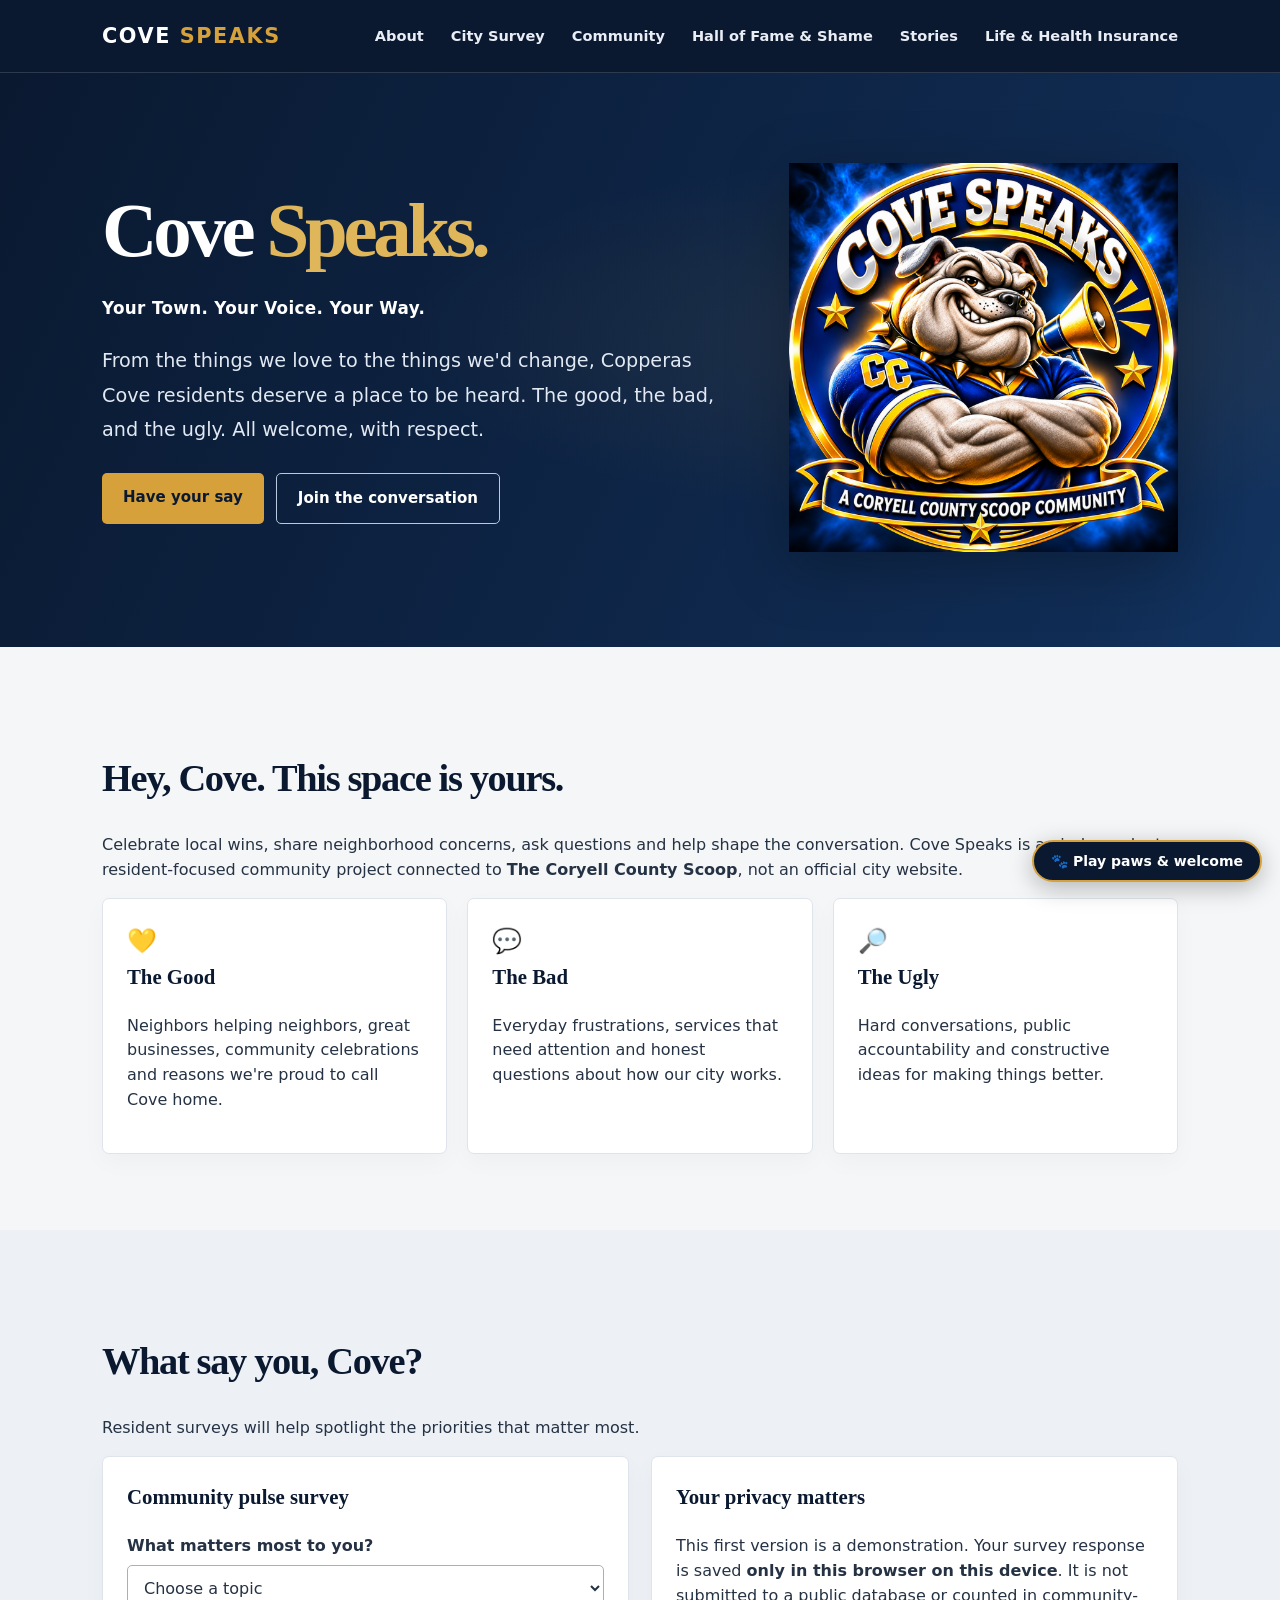
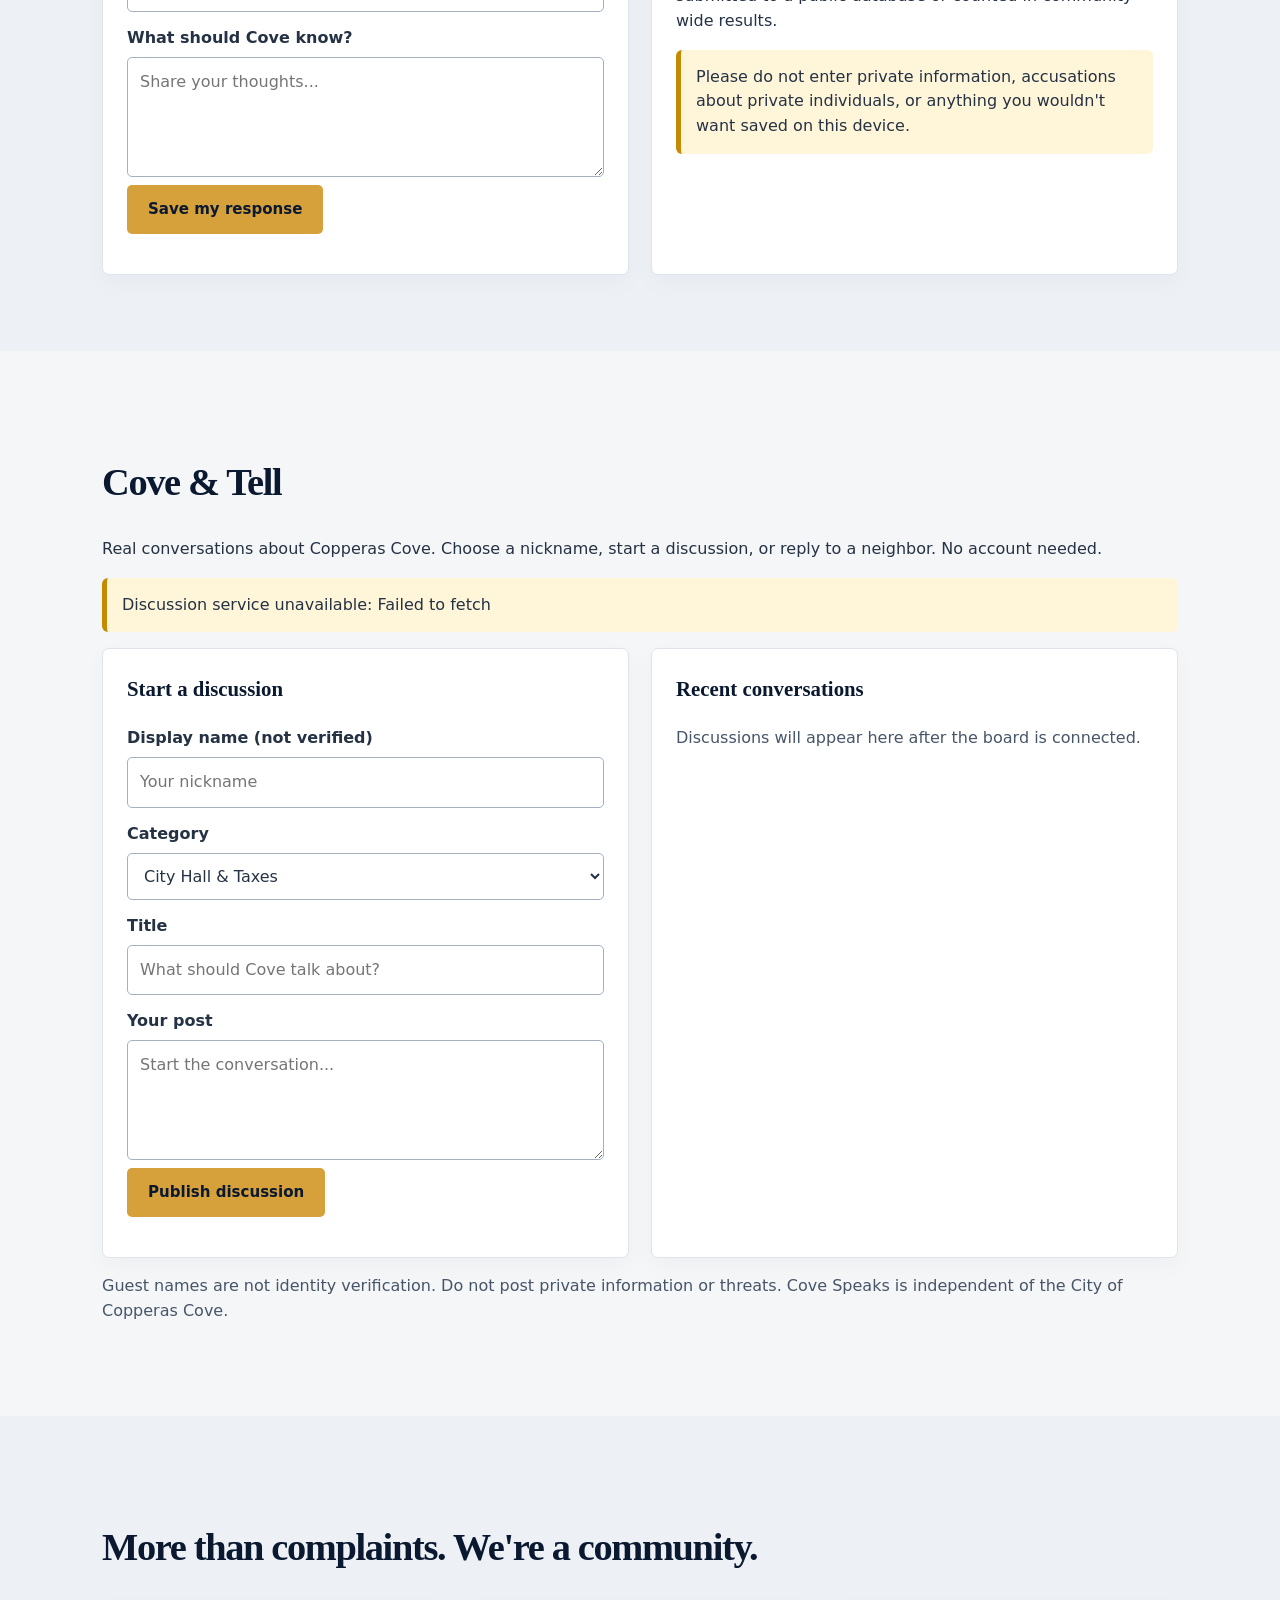
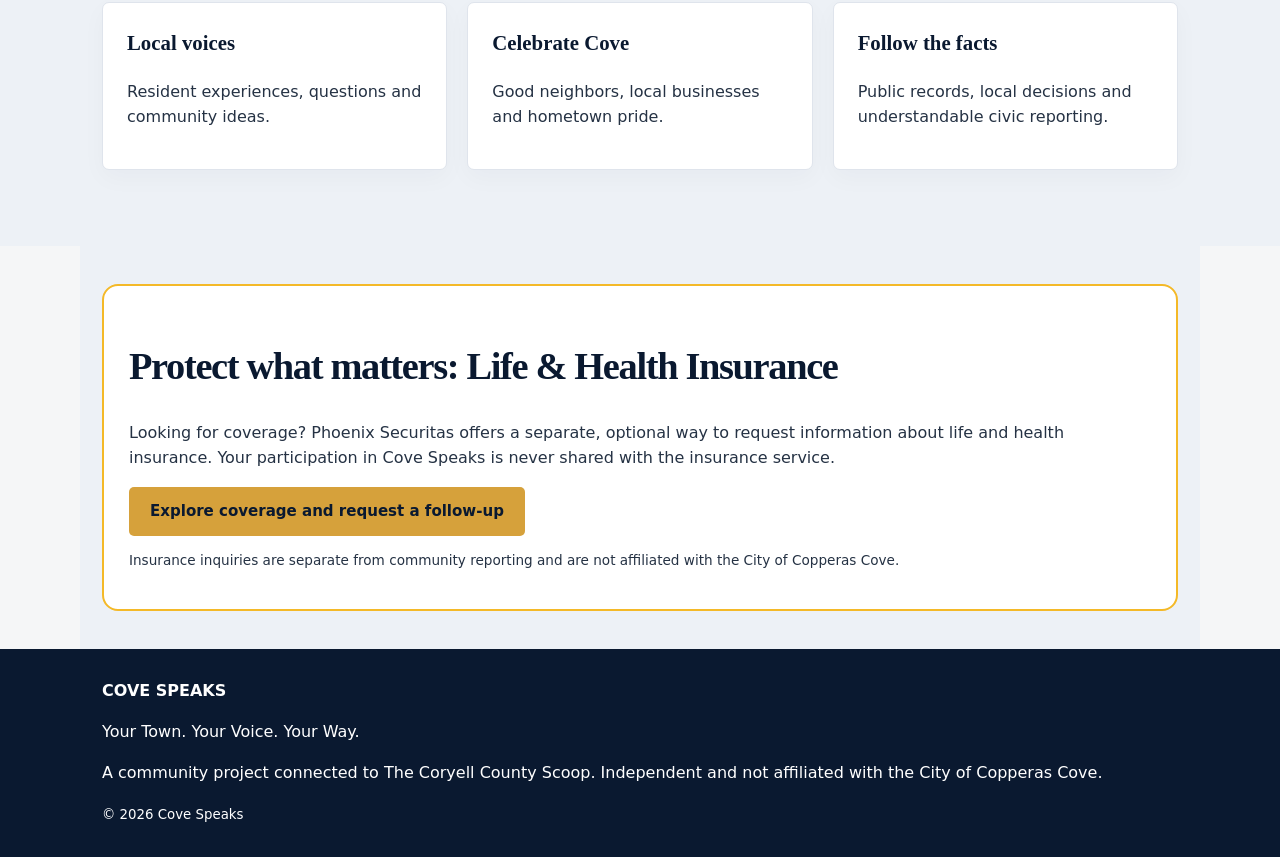
==== index.html @ c3edc69b "Add clearly labeled optional insurance lead flywheel to Cove Speaks homepage" ====
<!doctype html>
<html lang="en"><head><meta charset="utf-8"><meta name="viewport" content="width=device-width,initial-scale=1"><meta name="theme-color" content="#1046B5"><meta name="description" content="Cove Speaks: your town, your voice, your way. A community space for Copperas Cove residents."><title>Cove Speaks | Your Town. Your Voice.</title>
<style>
:root{--blue:#1046b5;--navy:#081b43;--gold:#f4b928;--paper:#fafaf7;--ink:#252b36}*{box-sizing:border-box}html{scroll-behavior:smooth}body{margin:0;font:17px/1.55 system-ui,-apple-system,Segoe UI,sans-serif;background:var(--paper);color:var(--ink)}a{color:#063b9c}a:focus-visible,button:focus-visible,input:focus-visible,textarea:focus-visible{outline:3px solid #d18a00;outline-offset:3px}.wrap{max-width:1120px;margin:auto;padding:0 22px}header{background:var(--navy);color:white}header .wrap{display:flex;align-items:center;justify-content:space-between;gap:15px;flex-wrap:wrap;padding-top:14px;padding-bottom:14px}.brand{font-size:1.6rem;font-weight:900;color:white;text-decoration:none;letter-spacing:-.03em}.brand span{color:var(--gold)}nav{display:flex;flex-wrap:wrap;gap:16px}nav a{color:white;font-weight:650;text-decoration:none}nav a:hover{text-decoration:underline}.hero{background:linear-gradient(135deg,#1046b5,#081b43);color:white;padding:70px 0}.hero .wrap{display:grid;grid-template-columns:1.4fr 1fr;align-items:center;gap:30px}h1{font-size:clamp(2.6rem,6vw,5.4rem);line-height:1.05;margin:0 0 18px}h2{font-size:clamp(1.7rem,3vw,2.4rem);line-height:1.2;color:var(--navy)}.hero p{font-size:1.2rem;max-width:620px}.gold{color:var(--gold)}.mascot{display:grid;place-items:center;min-height:300px;border:5px solid var(--gold);border-radius:45% 45% 32% 32%;background:#ffffff18;text-align:center}.mascot .dog{font-size:clamp(6rem,16vw,12rem);line-height:1}.mascot strong{display:block;color:var(--gold);font-size:1.4rem}.btn{display:inline-block;border:0;border-radius:12px;padding:13px 20px;background:var(--gold);color:var(--navy);font:inherit;font-weight:800;text-decoration:none;cursor:pointer}.btn:hover{filter:brightness(.94)}.btn.secondary{background:white;color:var(--blue)}.actions{display:flex;flex-wrap:wrap;gap:12px;margin-top:25px}section{padding:56px 0}.cards{display:grid;grid-template-columns:repeat(3,1fr);gap:20px}.card{background:white;border:1px solid #d9dfeb;border-radius:18px;padding:24px;box-shadow:0 6px 18px #081b4310}.card h3{margin-top:0;color:var(--navy);font-size:1.4rem}.icon{font-size:2rem}fieldset{border:0;padding:0;margin:0}label{display:block;font-weight:700;margin:14px 0 6px}input,textarea,select{width:100%;padding:12px;border:2px solid #8997ae;border-radius:9px;background:white;color:var(--ink);font:inherit}textarea{min-height:120px}.note{background:#fff5d9;border-left:5px solid #c48b00;padding:15px;border-radius:6px}.muted{color:#475569}.two{display:grid;grid-template-columns:1fr 1fr;gap:22px}footer{background:var(--navy);color:white;padding:30px 0}footer a{color:var(--gold)}.status{font-weight:700;margin-top:12px}@media(max-width:760px){.hero .wrap,.cards,.two{grid-template-columns:1fr}.hero{padding:45px 0}.mascot{min-height:220px}header .wrap{align-items:flex-start}}@media(prefers-reduced-motion:reduce){html{scroll-behavior:auto}}

/* Editorial redesign */
:root{--blue:#174a99;--navy:#0a1930;--gold:#d6a13b;--paper:#f5f6f7;--ink:#253244}body{font-family:Inter,ui-sans-serif,system-ui,-apple-system,Segoe UI,sans-serif;font-size:16px}header{background:#0a1930;border-bottom:1px solid #ffffff24}header .wrap{padding-top:20px;padding-bottom:20px}.brand{font-size:1.3rem;letter-spacing:.075em}nav{gap:27px}nav a{font-size:.91rem;font-weight:550;color:#e9edf5}.hero{background:linear-gradient(110deg,#0a1930 0%,#102c54 65%,#143c74 100%);padding:90px 0 95px}.hero .wrap{grid-template-columns:1.35fr .85fr;gap:70px}.hero h1{font-family:Georgia,Times New Roman,serif;font-size:clamp(3.7rem,6vw,6.5rem);font-weight:700;letter-spacing:-.055em}.hero p{color:#e2e9f3;line-height:1.8}.hero p strong{color:#fff;font-size:1.05rem;letter-spacing:.02em}.hero .gold{color:#e0b65b}.btn{border-radius:5px;padding:13px 21px;background:#d6a13b;color:#0a1930;font-size:.94rem}.btn.secondary{background:transparent;color:#fff;border:1px solid #b9c9e0}.mascot{border:0;border-radius:0;background:transparent;min-height:330px}.crest{width:min(330px,100%);aspect-ratio:1;border:2px solid #d6a13b;border-radius:50%;display:flex;flex-direction:column;justify-content:center;align-items:center;gap:15px;box-shadow:0 0 0 10px #d6a13b16,0 0 0 11px #d6a13b55;background:radial-gradient(circle at center,#1b477c,#091b36)}.crest-top,.crest-bottom{font-size:.7rem;font-weight:750;letter-spacing:.17em;color:#f2d18a}.crest-center{font-family:Georgia,serif;font-size:7rem;line-height:1;font-weight:700;color:white;text-shadow:3px 4px 0 #d6a13b}.crest-bottom{font-size:.58rem}.mascot strong{display:none}section{padding:76px 0}h2{font-family:Georgia,Times New Roman,serif;letter-spacing:-.035em}.card{border-radius:7px;border:1px solid #dfe4ec;box-shadow:0 8px 25px #0a193008}.card h3{font-family:Georgia,serif;font-size:1.3rem}.icon{font-size:1.5rem}section[style]{background:#edf1f6!important}input,textarea,select{border-radius:5px;border:1px solid #a5afbd}footer{background:#0a1930}@media(max-width:760px){.hero .wrap{grid-template-columns:1fr;gap:36px}.hero{padding:60px 0}.mascot{min-height:250px}.crest{width:230px}.crest-center{font-size:5rem}nav{gap:13px}}
.bulldog-badge{display:block;width:min(100%,420px);height:auto;object-fit:contain;filter:drop-shadow(0 14px 30px #0004)}.mascot{min-height:0;display:flex;align-items:center;justify-content:center}@media(max-width:760px){.bulldog-badge{width:min(100%,310px)}}

/* Subtle, accessible hero motion */
@keyframes heroReveal{from{opacity:0;transform:translateY(22px)}to{opacity:1;transform:translateY(0)}}
@keyframes badgeFloat{0%,100%{transform:translateY(0) rotate(-1deg)}50%{transform:translateY(-12px) rotate(1deg)}}
@keyframes badgeGlow{0%,100%{opacity:.38;transform:scale(.95)}50%{opacity:.7;transform:scale(1.06)}}
@keyframes lightDrift{from{background-position:0% 50%}to{background-position:100% 50%}}
.hero{position:relative;isolation:isolate;overflow:hidden;background:linear-gradient(115deg,#0a1930 0%,#102c54 48%,#19457b 70%,#0d2448 100%);background-size:180% 180%;animation:lightDrift 18s ease-in-out infinite alternate}
.hero::before{content:"";position:absolute;inset:0;z-index:-1;pointer-events:none;background:radial-gradient(ellipse at 76% 46%,#d6a13b1a,transparent 42%)}
.hero h1{animation:heroReveal .8s ease-out both}
.hero p{animation:heroReveal .85s ease-out .14s both}
.hero .actions{animation:heroReveal .85s ease-out .3s both}
.hero .mascot{position:relative;animation:heroReveal .9s ease-out .2s both}
.hero .mascot::before{content:"";position:absolute;z-index:-1;width:80%;aspect-ratio:1;border-radius:50%;background:radial-gradient(circle,#d6a13b36 0%,#1d6cb52a 48%,transparent 72%);animation:badgeGlow 6s ease-in-out infinite}
.hero .bulldog-badge{animation:badgeFloat 6s ease-in-out infinite;will-change:transform}
@media(prefers-reduced-motion:reduce){.hero,.hero h1,.hero p,.hero .actions,.hero .mascot,.hero .mascot::before,.hero .bulldog-badge{animation:none!important;transform:none!important}}
.discussion-item{border-bottom:1px solid #dfe4ec;padding:14px 0}.discussion-item p{margin:6px 0;overflow-wrap:anywhere}.discussion-link{display:block;border:0;padding:4px 0;background:none;color:#174a99;font:inherit;font-weight:700;text-align:left;cursor:pointer;text-decoration:underline}#discussion-detail[hidden]{display:none}
.report-link{border:0;background:transparent;color:#6a3640;text-decoration:underline;cursor:pointer;padding:6px 0;font:inherit;font-size:.83rem}

/* Cove Speaks entrance: falling paw prints and accessible sound control */
#paw-rain{position:fixed;inset:0;pointer-events:none;overflow:hidden;z-index:2147483000}.falling-paw{position:absolute;top:-70px;color:#d6a13b;opacity:0;font-size:var(--paw-size,30px);font-family:'Apple Color Emoji','Segoe UI Emoji',sans-serif;filter:drop-shadow(0 2px 2px #07132655);animation:pawFall var(--paw-duration,5s) linear var(--paw-delay,0s) forwards}@keyframes pawFall{0%{transform:translate3d(0,-30px,0) rotate(-35deg);opacity:0}12%{opacity:.8}85%{opacity:.75}100%{transform:translate3d(var(--paw-drift,40px),110vh,0) rotate(85deg);opacity:0}}#welcome-sound{position:fixed;right:18px;bottom:18px;z-index:2147483001;border:2px solid #d6a13b;background:#0a1930;color:white;border-radius:999px;padding:11px 17px;font:700 14px system-ui;box-shadow:0 6px 24px #0004;cursor:pointer}#welcome-sound:focus-visible{outline:3px solid #d6a13b;outline-offset:3px}@media(prefers-reduced-motion:reduce){.falling-paw{animation:none;opacity:.65;top:15vh}}
</style></head>
<body><div id="paw-rain" aria-hidden="true"></div><button id="welcome-sound" type="button" aria-label="Play welcome greeting with bulldog barks">🔊 Hear the welcome</button><a href="#main" style="position:absolute;left:-9999px" onfocus="this.style.left='10px'" onblur="this.style.left='-9999px'">Skip to content</a>
<header><div class="wrap"><a class="brand" href="#">COVE <span>SPEAKS</span></a><nav aria-label="Main navigation"><a href="#about">About</a><a href="/survey.html">City Survey</a><a href="#forum">Community</a><a href="/halls.html">Hall of Fame & Shame</a><a href="#stories">Stories</a><a href="/insurance.html">Life & Health Insurance</a></nav></div></header>
<main id="main"><div class="hero"><div class="wrap"><div><h1>Cove <span class="gold">Speaks.</span></h1><p><strong>Your Town. Your Voice. Your Way.</strong></p><p>From the things we love to the things we'd change, Copperas Cove residents deserve a place to be heard. The good, the bad, and the ugly. All welcome, with respect.</p><div class="actions"><a class="btn" href="/survey.html">Have your say</a><a class="btn secondary" href="#forum">Join the conversation</a></div></div><div class="mascot"><img class="bulldog-badge" src="./Cove%20Speaks%20Bulldog%20Mascot%20Badge.png" alt="Cove Speaks bulldog mascot badge, affiliated with The Coryell County Scoop" width="420" height="420" decoding="async" fetchpriority="high"></div></div></div>
<section id="about"><div class="wrap"><h2>Hey, Cove. This space is yours.</h2><p>Celebrate local wins, share neighborhood concerns, ask questions and help shape the conversation. Cove Speaks is an independent resident-focused community project connected to <strong>The Coryell County Scoop</strong>, not an official city website.</p><div class="cards"><article class="card"><div class="icon" aria-hidden="true">💛</div><h3>The Good</h3><p>Neighbors helping neighbors, great businesses, community celebrations and reasons we're proud to call Cove home.</p></article><article class="card"><div class="icon" aria-hidden="true">💬</div><h3>The Bad</h3><p>Everyday frustrations, services that need attention and honest questions about how our city works.</p></article><article class="card"><div class="icon" aria-hidden="true">🔎</div><h3>The Ugly</h3><p>Hard conversations, public accountability and constructive ideas for making things better.</p></article></div></div></section>
<section id="surveys" style="background:#eaf0fc"><div class="wrap"><h2>What say you, Cove?</h2><p>Resident surveys will help spotlight the priorities that matter most.</p><div class="two"><div class="card"><h3>Community pulse survey</h3><form id="survey"><label for="priority">What matters most to you?</label><select id="priority" required><option value="">Choose a topic</option><option>Roads and sidewalks</option><option>Water and utilities</option><option>Property taxes and spending</option><option>Schools and families</option><option>Local businesses</option><option>Parks and recreation</option><option>Something else</option></select><label for="feedback">What should Cove know?</label><textarea id="feedback" maxlength="1500" required placeholder="Share your thoughts..."></textarea><button class="btn" type="submit">Save my response</button><p id="survey-status" class="status" role="status"></p></form></div><div class="card"><h3>Your privacy matters</h3><p>This first version is a demonstration. Your survey response is saved <strong>only in this browser on this device</strong>. It is not submitted to a public database or counted in community-wide results.</p><p class="note">Please do not enter private information, accusations about private individuals, or anything you wouldn't want saved on this device.</p></div></div></div></section>
<section id="forum"><div class="wrap"><h2>Cove &amp; Tell</h2><p>Real conversations about Copperas Cove. Choose a nickname, start a discussion, or reply to a neighbor. No account needed.</p><p class="note" id="board-notice" role="status">The community board is being connected. Posting will open once the Cloudflare database and security checks are ready.</p><div class="two"><div class="card"><h3>Start a discussion</h3><form id="discussion-form"><label for="display-name">Display name (not verified)</label><input id="display-name" maxlength="40" minlength="2" required autocomplete="nickname" placeholder="Your nickname"><label for="discussion-category">Category</label><select id="discussion-category" required><option>City Hall &amp; Taxes</option><option>Schools &amp; Families</option><option>Roads &amp; Utilities</option><option>Local Businesses</option><option>Community Life</option></select><label for="discussion-title">Title</label><input id="discussion-title" maxlength="120" minlength="5" required placeholder="What should Cove talk about?"><label for="discussion-body">Your post</label><textarea id="discussion-body" maxlength="3000" minlength="10" required placeholder="Start the conversation..."></textarea><div id="discussion-captcha"></div><button class="btn" id="discussion-submit" type="submit" disabled>Posting coming soon</button><p id="discussion-status" class="status" role="status"></p></form></div><div class="card"><h3>Recent conversations</h3><div id="discussion-feed" aria-live="polite"><p class="muted">Discussions will appear here after the board is connected.</p></div></div></div><div class="card" id="discussion-detail" hidden style="margin-top:22px"><h3 id="detail-title"></h3><p id="detail-body"></p><div id="reply-feed"></div><h4>Reply to this discussion</h4><form id="reply-form"><label for="reply-name">Display name</label><input id="reply-name" maxlength="40" minlength="2" required><label for="reply-body">Your reply</label><textarea id="reply-body" maxlength="2000" required></textarea><div id="reply-captcha"></div><button class="btn" id="reply-submit" type="submit" disabled>Reply</button><p id="reply-status" role="status"></p></form></div><p class="muted">Guest names are not identity verification. Do not post private information or threats. Cove Speaks is independent of the City of Copperas Cove.</p></div></section>
<section id="stories" style="background:#eaf0fc"><div class="wrap"><h2>More than complaints. We're a community.</h2><div class="cards"><article class="card"><h3>Local voices</h3><p>Resident experiences, questions and community ideas.</p></article><article class="card"><h3>Celebrate Cove</h3><p>Good neighbors, local businesses and hometown pride.</p></article><article class="card"><h3>Follow the facts</h3><p>Public records, local decisions and understandable civic reporting.</p></article></div></div></section><section class="wrap" aria-labelledby="insurance-heading" style="padding:38px 22px"><div style="border:2px solid #f4b928;border-radius:16px;padding:25px;background:white"><h2 id="insurance-heading">Protect what matters: Life & Health Insurance</h2><p>Looking for coverage? Phoenix Securitas offers a separate, optional way to request information about life and health insurance. Your participation in Cove Speaks is never shared with the insurance service.</p><a class="btn" href="/insurance.html">Explore coverage and request a follow-up</a><p style="font-size:.85rem">Insurance inquiries are separate from community reporting and are not affiliated with the City of Copperas Cove.</p></div></section></main>
<footer><div class="wrap"><strong>COVE SPEAKS</strong><p>Your Town. Your Voice. Your Way.</p><p>A community project connected to The Coryell County Scoop. Independent and not affiliated with the City of Copperas Cove.</p><small>© 2026 Cove Speaks</small></div></footer>
<script>
const $=id=>document.getElementById(id);
const read=key=>{try{return JSON.parse(localStorage.getItem(key)||'[]')}catch{return []}};
$('survey').addEventListener('submit',e=>{e.preventDefault();const entries=read('cove_surveys');entries.push({priority:$('priority').value,feedback:$('feedback').value});localStorage.setItem('cove_surveys',JSON.stringify(entries));$('survey-status').textContent='Saved in this browser only. Thank you for speaking up!';e.target.reset()});
/* Set both values after the Cloudflare Worker and Turnstile widget are deployed. */
const DISCUSSION_API='https://covespeaks-api.truewolfflix777.workers.dev';
const TURNSTILE_SITE_KEY='0x4AAAAAAF31k1SBQbLu193m';
let selectedDiscussion=null;
const boardReady=Boolean(DISCUSSION_API&&TURNSTILE_SITE_KEY);
const node=(tag,text)=>{const el=document.createElement(tag);el.textContent=text;return el};
const request=async(path,options={})=>{const response=await fetch(DISCUSSION_API+path,{credentials:'include',...options,headers:{'Content-Type':'application/json',...(options.headers||{})}});const data=await response.json();if(!response.ok)throw Error(data.error||'Request failed');return data};
const captchaWidgets={};
const token=id=>captchaWidgets[id]!==undefined?(window.turnstile?.getResponse(captchaWidgets[id])||''):'';
function renderCaptcha(){if(!boardReady||!window.turnstile)return;for(const id of ['discussion-captcha','reply-captcha'])captchaWidgets[id]=window.turnstile.render('#'+id,{sitekey:TURNSTILE_SITE_KEY});}
async function loadDiscussions(){if(!boardReady)return;try{const data=await request('/api/discussions');const feed=$('discussion-feed');feed.replaceChildren();if(!data.discussions.length)feed.append(node('p','No discussions yet. Start the first one!'));for(const d of data.discussions){const box=document.createElement('article');box.className='discussion-item';box.append(node('small',d.category+' · '+d.display_name+' · '+d.reply_count+' replies'));const btn=document.createElement('button');btn.type='button';btn.className='discussion-link';btn.textContent=d.title;btn.addEventListener('click',()=>openDiscussion(d.id));box.append(btn,node('p',d.body.slice(0,180)));const report=document.createElement('button');report.type='button';report.className='report-link';report.textContent='Report discussion';report.addEventListener('click',()=>reportContent('discussion',d.id));box.append(report);feed.append(box)}}catch(e){$('board-notice').textContent='Discussion service unavailable: '+e.message}}
async function openDiscussion(id){selectedDiscussion=id;try{const data=await request('/api/discussions/'+id);$('discussion-detail').hidden=false;$('detail-title').textContent=data.discussion.title;$('detail-body').textContent=data.discussion.body;const feed=$('reply-feed');feed.replaceChildren();for(const r of data.replies){const article=document.createElement('article');article.className='discussion-item';article.append(node('strong',r.display_name),node('p',r.body));const replyButton=node('button','Reply to this comment');replyButton.type='button';replyButton.className='discussion-link';replyButton.addEventListener('click',()=>{$('reply-body').dataset.parentId=r.id;$('reply-body').focus();$('reply-status').textContent='Replying to '+r.display_name});article.append(replyButton);const report=document.createElement('button');report.type='button';report.className='report-link';report.textContent='Report reply';report.addEventListener('click',()=>reportContent('reply',r.id));article.append(report);feed.append(article)}$('reply-submit').disabled=false;$('discussion-detail').scrollIntoView({behavior:'smooth',block:'start'})}catch(e){$('board-notice').textContent=e.message}}
async function reportContent(targetType,targetId){if(!boardReady)return;const reason=prompt('Why are you reporting this content? Please describe the concern (at least 5 characters).');if(reason===null)return;if(reason.trim().length<5){alert('Please provide a little more detail.');return}const captchaId='discussion-captcha';const turnstileToken=token(captchaId);if(!turnstileToken){alert('Complete the security check in the Start a discussion form before reporting.');$('discussion-form').scrollIntoView({behavior:'smooth'});return}try{await request('/api/reports',{method:'POST',body:JSON.stringify({targetType,targetId,reason,turnstileToken})});alert('Report received. Thank you.');window.turnstile?.reset(captchaWidgets[captchaId])}catch(e){alert('Could not send report: '+e.message);window.turnstile?.reset(captchaWidgets[captchaId])}}
async function submitPost(path,payload,statusId,form){const status=$(statusId);status.textContent='Sending...';try{await request(path,{method:'POST',body:JSON.stringify(payload)});status.textContent='Posted successfully.';form.reset();window.turnstile?.reset(captchaWidgets[path==='/api/discussions'?'discussion-captcha':'reply-captcha']);if(path==='/api/discussions')await loadDiscussions();else await openDiscussion(selectedDiscussion)}catch(e){status.textContent=e.message}}
$('discussion-form').addEventListener('submit',e=>{e.preventDefault();if(!boardReady)return;submitPost('/api/discussions',{displayName:$('display-name').value,category:$('discussion-category').value,title:$('discussion-title').value,body:$('discussion-body').value,turnstileToken:token('discussion-captcha')},'discussion-status',e.target)});
$('reply-form').addEventListener('submit',e=>{e.preventDefault();if(!boardReady||!selectedDiscussion)return;submitPost('/api/replies',{discussionId:selectedDiscussion,parentId:$('reply-body').dataset.parentId||null,displayName:$('reply-name').value,body:$('reply-body').value,turnstileToken:token('reply-captcha')},'reply-status',e.target);delete $('reply-body').dataset.parentId});
if(boardReady){$('board-notice').textContent='Community discussions are open. Be respectful and protect personal information.';$('discussion-submit').disabled=false;$('discussion-submit').textContent='Publish discussion';loadDiscussions();const script=document.createElement('script');script.src='https://challenges.cloudflare.com/turnstile/v0/api.js?render=explicit';script.onload=renderCaptcha;document.head.append(script)}
</script>
<script>
(()=>{
const rain=document.getElementById('paw-rain'),button=document.getElementById('welcome-sound');
function paws(){rain.replaceChildren();for(let i=0;i<65;i++){const paw=document.createElement('span');paw.className='falling-paw';paw.textContent='🐾';paw.style.left=(Math.random()*98)+'%';paw.style.setProperty('--paw-size',(25+Math.random()*36)+'px');paw.style.setProperty('--paw-duration',(5+Math.random()*4)+'s');paw.style.setProperty('--paw-delay',(Math.random()*3)+'s');paw.style.setProperty('--paw-drift',((Math.random()-.5)*190)+'px');rain.appendChild(paw)}}
function bark(ctx,at){const duration=.24,buffer=ctx.createBuffer(1,Math.floor(ctx.sampleRate*duration),ctx.sampleRate),data=buffer.getChannelData(0);for(let i=0;i<data.length;i++){const t=i/ctx.sampleRate;const env=Math.pow(Math.max(0,1-t/duration),1.7);data[i]=(Math.random()*2-1)*env}const source=ctx.createBufferSource(),filter=ctx.createBiquadFilter(),gain=ctx.createGain();source.buffer=buffer;filter.type='bandpass';filter.frequency.value=420;filter.Q.value=.55;gain.gain.value=.48;source.connect(filter).connect(gain).connect(ctx.destination);source.start(at)}
function speak(){if(!('speechSynthesis'in window))return;const synth=window.speechSynthesis;synth.cancel();const msg=new SpeechSynthesisUtterance('Welcome to Cove Speaks!');msg.lang='en-US';msg.rate=.9;msg.volume=1;synth.speak(msg)}
async function welcome(){paws();button.textContent='🐾 Replay paws & welcome';try{const AudioContext=window.AudioContext||window.webkitAudioContext;if(AudioContext){const ctx=new AudioContext();await ctx.resume();bark(ctx,ctx.currentTime+.02);bark(ctx,ctx.currentTime+.34);setTimeout(()=>ctx.close().catch(()=>{}),1600)}}catch(e){}speak()}
button.textContent='🐾 Play paws & welcome';button.addEventListener('click',welcome);
if(!window.matchMedia('(prefers-reduced-motion: reduce)').matches)paws();
})();
</script>
</body></html>
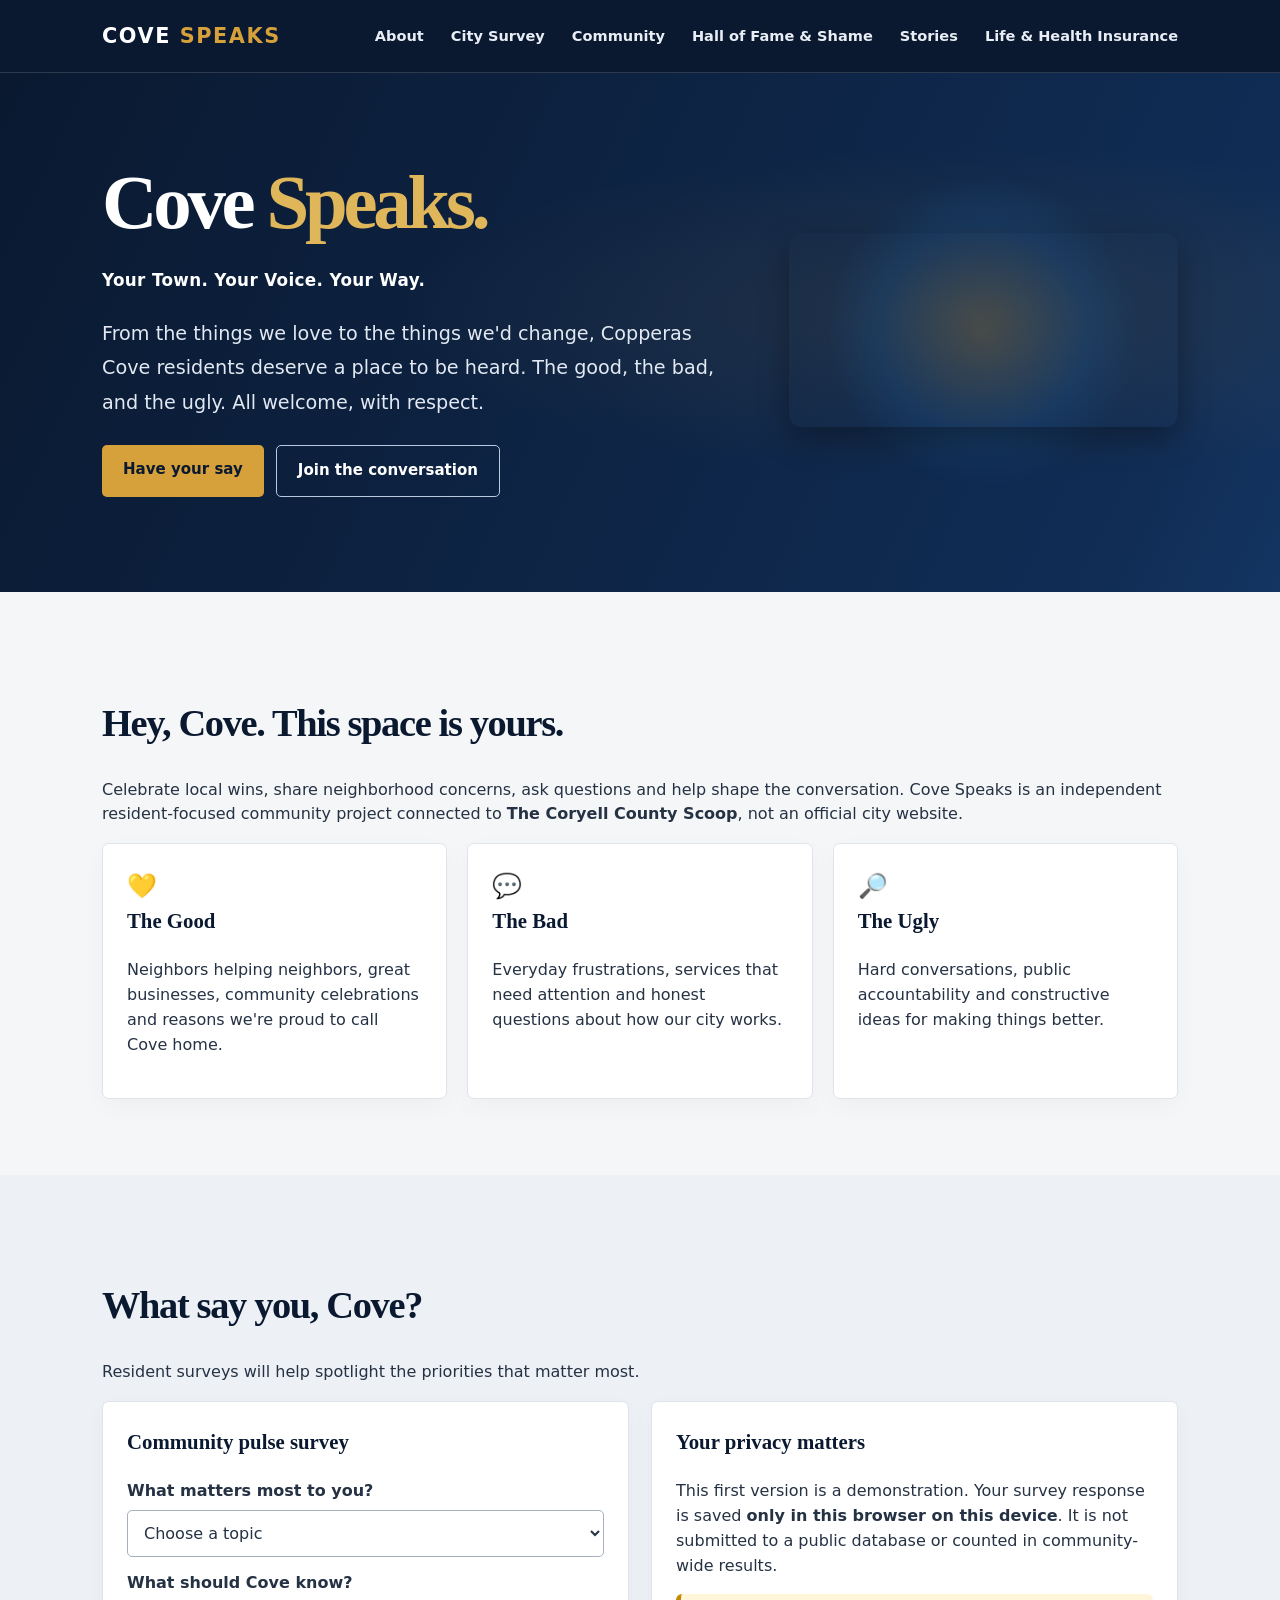
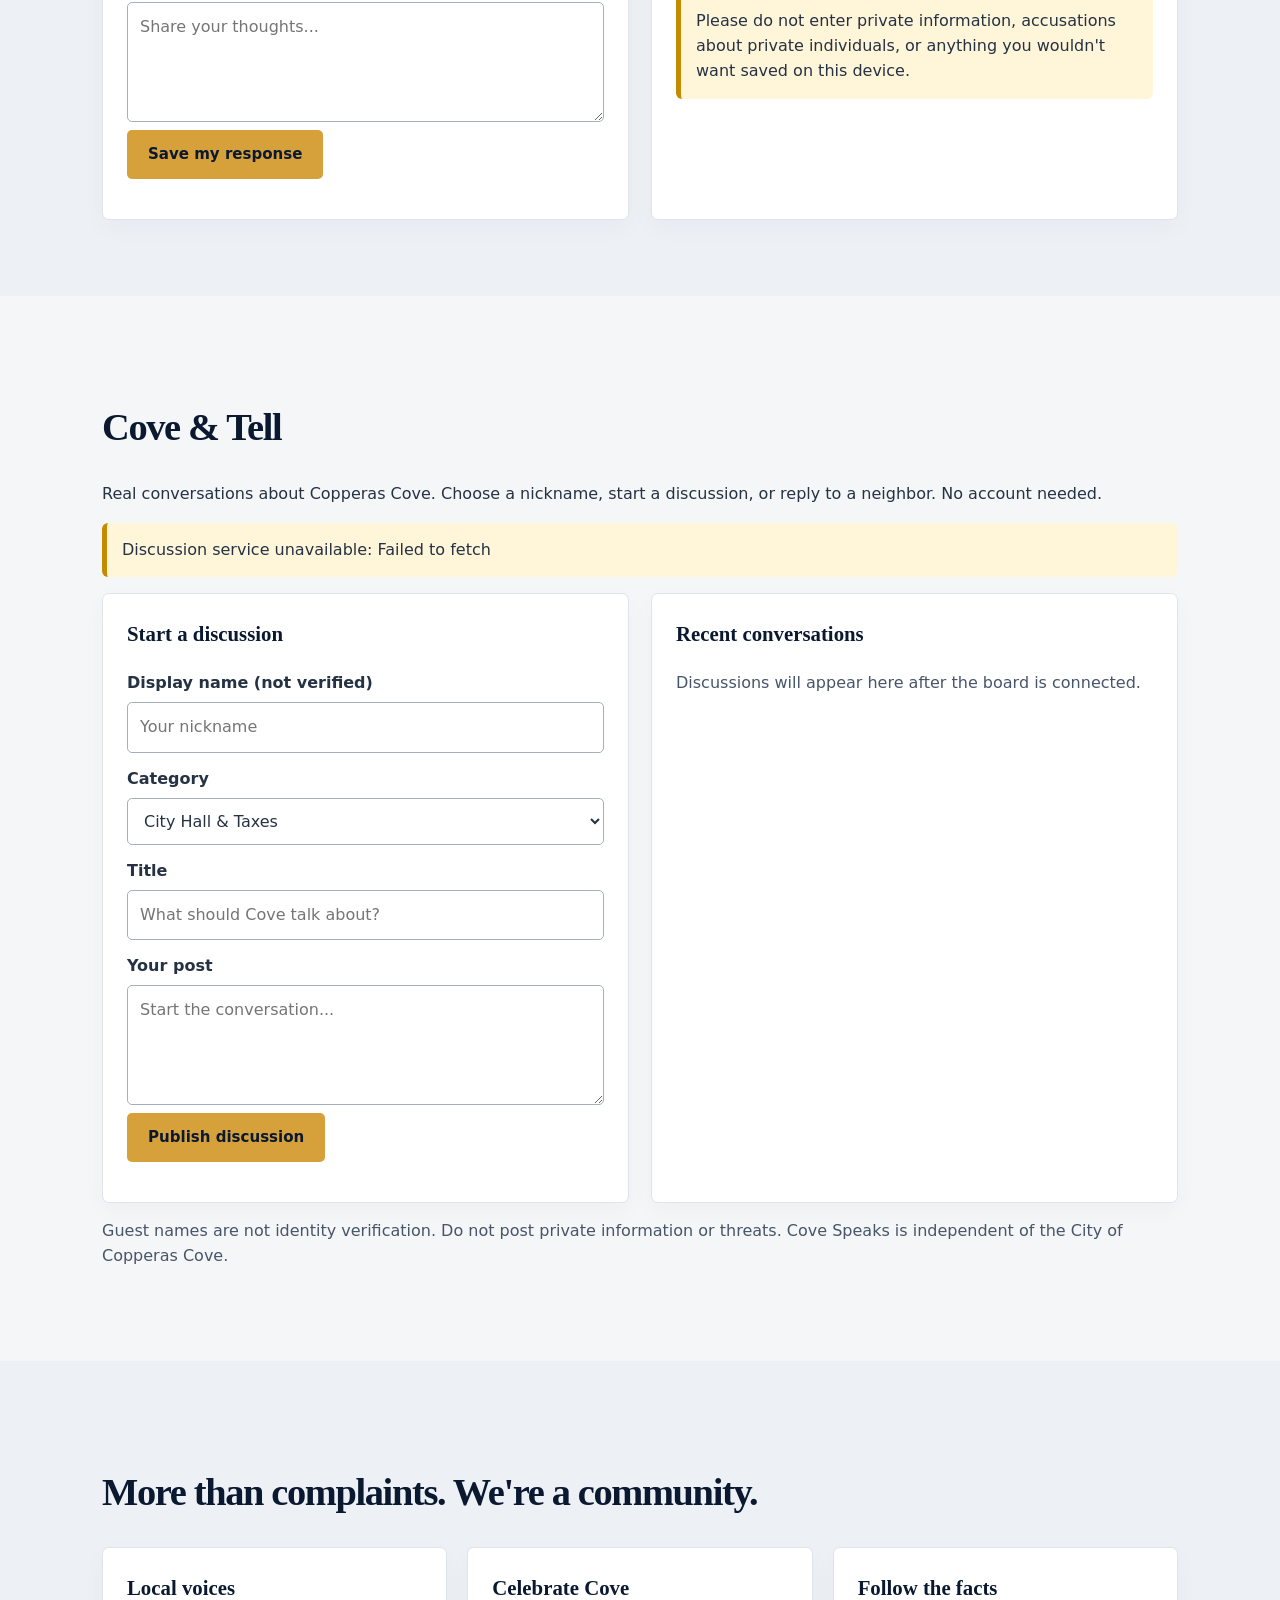
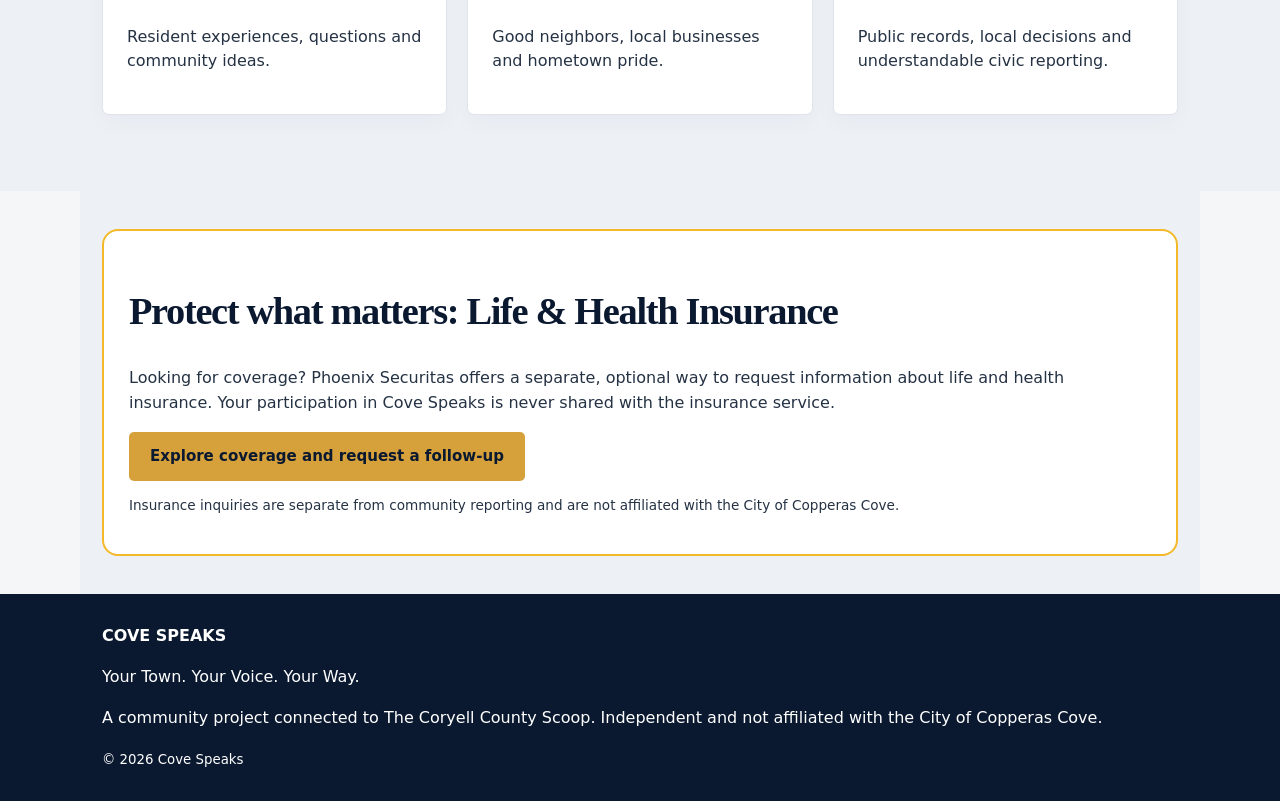
==== commit a067dd70: "Replace homepage hero badge with looping muted video and remove welcome audio player" ====
--- a/index.html
+++ b/index.html
@@ -26,10 +26,10 @@
 
 /* Cove Speaks entrance: falling paw prints and accessible sound control */
 #paw-rain{position:fixed;inset:0;pointer-events:none;overflow:hidden;z-index:2147483000}.falling-paw{position:absolute;top:-70px;color:#d6a13b;opacity:0;font-size:var(--paw-size,30px);font-family:'Apple Color Emoji','Segoe UI Emoji',sans-serif;filter:drop-shadow(0 2px 2px #07132655);animation:pawFall var(--paw-duration,5s) linear var(--paw-delay,0s) forwards}@keyframes pawFall{0%{transform:translate3d(0,-30px,0) rotate(-35deg);opacity:0}12%{opacity:.8}85%{opacity:.75}100%{transform:translate3d(var(--paw-drift,40px),110vh,0) rotate(85deg);opacity:0}}#welcome-sound{position:fixed;right:18px;bottom:18px;z-index:2147483001;border:2px solid #d6a13b;background:#0a1930;color:white;border-radius:999px;padding:11px 17px;font:700 14px system-ui;box-shadow:0 6px 24px #0004;cursor:pointer}#welcome-sound:focus-visible{outline:3px solid #d6a13b;outline-offset:3px}@media(prefers-reduced-motion:reduce){.falling-paw{animation:none;opacity:.65;top:15vh}}
-</style></head>
-<body><div id="paw-rain" aria-hidden="true"></div><button id="welcome-sound" type="button" aria-label="Play welcome greeting with bulldog barks">🔊 Hear the welcome</button><a href="#main" style="position:absolute;left:-9999px" onfocus="this.style.left='10px'" onblur="this.style.left='-9999px'">Skip to content</a>
+.hero-video{display:block;width:100%;max-width:480px;height:auto;max-height:430px;object-fit:contain;border-radius:12px;box-shadow:0 12px 32px #0005}@media(max-width:760px){.hero-video{max-width:100%;max-height:none}}@media(prefers-reduced-motion:reduce){.hero-video{animation:none}}</style></head>
+<body><a href="#main" style="position:absolute;left:-9999px" onfocus="this.style.left='10px'" onblur="this.style.left='-9999px'">Skip to content</a>
 <header><div class="wrap"><a class="brand" href="#">COVE <span>SPEAKS</span></a><nav aria-label="Main navigation"><a href="#about">About</a><a href="/survey.html">City Survey</a><a href="#forum">Community</a><a href="/halls.html">Hall of Fame & Shame</a><a href="#stories">Stories</a><a href="/insurance.html">Life & Health Insurance</a></nav></div></header>
-<main id="main"><div class="hero"><div class="wrap"><div><h1>Cove <span class="gold">Speaks.</span></h1><p><strong>Your Town. Your Voice. Your Way.</strong></p><p>From the things we love to the things we'd change, Copperas Cove residents deserve a place to be heard. The good, the bad, and the ugly. All welcome, with respect.</p><div class="actions"><a class="btn" href="/survey.html">Have your say</a><a class="btn secondary" href="#forum">Join the conversation</a></div></div><div class="mascot"><img class="bulldog-badge" src="./Cove%20Speaks%20Bulldog%20Mascot%20Badge.png" alt="Cove Speaks bulldog mascot badge, affiliated with The Coryell County Scoop" width="420" height="420" decoding="async" fetchpriority="high"></div></div></div>
+<main id="main"><div class="hero"><div class="wrap"><div><h1>Cove <span class="gold">Speaks.</span></h1><p><strong>Your Town. Your Voice. Your Way.</strong></p><p>From the things we love to the things we'd change, Copperas Cove residents deserve a place to be heard. The good, the bad, and the ugly. All welcome, with respect.</p><div class="actions"><a class="btn" href="/survey.html">Have your say</a><a class="btn secondary" href="#forum">Join the conversation</a></div></div><div class="mascot"><video class="hero-video" autoplay muted loop playsinline preload="metadata" aria-label="Cove Speaks welcome video"><source src="/generated_video%20%282%29.mp4" type="video/mp4">Your browser does not support video playback.</video></div></div></div>
 <section id="about"><div class="wrap"><h2>Hey, Cove. This space is yours.</h2><p>Celebrate local wins, share neighborhood concerns, ask questions and help shape the conversation. Cove Speaks is an independent resident-focused community project connected to <strong>The Coryell County Scoop</strong>, not an official city website.</p><div class="cards"><article class="card"><div class="icon" aria-hidden="true">💛</div><h3>The Good</h3><p>Neighbors helping neighbors, great businesses, community celebrations and reasons we're proud to call Cove home.</p></article><article class="card"><div class="icon" aria-hidden="true">💬</div><h3>The Bad</h3><p>Everyday frustrations, services that need attention and honest questions about how our city works.</p></article><article class="card"><div class="icon" aria-hidden="true">🔎</div><h3>The Ugly</h3><p>Hard conversations, public accountability and constructive ideas for making things better.</p></article></div></div></section>
 <section id="surveys" style="background:#eaf0fc"><div class="wrap"><h2>What say you, Cove?</h2><p>Resident surveys will help spotlight the priorities that matter most.</p><div class="two"><div class="card"><h3>Community pulse survey</h3><form id="survey"><label for="priority">What matters most to you?</label><select id="priority" required><option value="">Choose a topic</option><option>Roads and sidewalks</option><option>Water and utilities</option><option>Property taxes and spending</option><option>Schools and families</option><option>Local businesses</option><option>Parks and recreation</option><option>Something else</option></select><label for="feedback">What should Cove know?</label><textarea id="feedback" maxlength="1500" required placeholder="Share your thoughts..."></textarea><button class="btn" type="submit">Save my response</button><p id="survey-status" class="status" role="status"></p></form></div><div class="card"><h3>Your privacy matters</h3><p>This first version is a demonstration. Your survey response is saved <strong>only in this browser on this device</strong>. It is not submitted to a public database or counted in community-wide results.</p><p class="note">Please do not enter private information, accusations about private individuals, or anything you wouldn't want saved on this device.</p></div></div></div></section>
 <section id="forum"><div class="wrap"><h2>Cove &amp; Tell</h2><p>Real conversations about Copperas Cove. Choose a nickname, start a discussion, or reply to a neighbor. No account needed.</p><p class="note" id="board-notice" role="status">The community board is being connected. Posting will open once the Cloudflare database and security checks are ready.</p><div class="two"><div class="card"><h3>Start a discussion</h3><form id="discussion-form"><label for="display-name">Display name (not verified)</label><input id="display-name" maxlength="40" minlength="2" required autocomplete="nickname" placeholder="Your nickname"><label for="discussion-category">Category</label><select id="discussion-category" required><option>City Hall &amp; Taxes</option><option>Schools &amp; Families</option><option>Roads &amp; Utilities</option><option>Local Businesses</option><option>Community Life</option></select><label for="discussion-title">Title</label><input id="discussion-title" maxlength="120" minlength="5" required placeholder="What should Cove talk about?"><label for="discussion-body">Your post</label><textarea id="discussion-body" maxlength="3000" minlength="10" required placeholder="Start the conversation..."></textarea><div id="discussion-captcha"></div><button class="btn" id="discussion-submit" type="submit" disabled>Posting coming soon</button><p id="discussion-status" class="status" role="status"></p></form></div><div class="card"><h3>Recent conversations</h3><div id="discussion-feed" aria-live="polite"><p class="muted">Discussions will appear here after the board is connected.</p></div></div></div><div class="card" id="discussion-detail" hidden style="margin-top:22px"><h3 id="detail-title"></h3><p id="detail-body"></p><div id="reply-feed"></div><h4>Reply to this discussion</h4><form id="reply-form"><label for="reply-name">Display name</label><input id="reply-name" maxlength="40" minlength="2" required><label for="reply-body">Your reply</label><textarea id="reply-body" maxlength="2000" required></textarea><div id="reply-captcha"></div><button class="btn" id="reply-submit" type="submit" disabled>Reply</button><p id="reply-status" role="status"></p></form></div><p class="muted">Guest names are not identity verification. Do not post private information or threats. Cove Speaks is independent of the City of Copperas Cove.</p></div></section>
@@ -57,15 +57,5 @@
 $('reply-form').addEventListener('submit',e=>{e.preventDefault();if(!boardReady||!selectedDiscussion)return;submitPost('/api/replies',{discussionId:selectedDiscussion,parentId:$('reply-body').dataset.parentId||null,displayName:$('reply-name').value,body:$('reply-body').value,turnstileToken:token('reply-captcha')},'reply-status',e.target);delete $('reply-body').dataset.parentId});
 if(boardReady){$('board-notice').textContent='Community discussions are open. Be respectful and protect personal information.';$('discussion-submit').disabled=false;$('discussion-submit').textContent='Publish discussion';loadDiscussions();const script=document.createElement('script');script.src='https://challenges.cloudflare.com/turnstile/v0/api.js?render=explicit';script.onload=renderCaptcha;document.head.append(script)}
 </script>
-<script>
-(()=>{
-const rain=document.getElementById('paw-rain'),button=document.getElementById('welcome-sound');
-function paws(){rain.replaceChildren();for(let i=0;i<65;i++){const paw=document.createElement('span');paw.className='falling-paw';paw.textContent='🐾';paw.style.left=(Math.random()*98)+'%';paw.style.setProperty('--paw-size',(25+Math.random()*36)+'px');paw.style.setProperty('--paw-duration',(5+Math.random()*4)+'s');paw.style.setProperty('--paw-delay',(Math.random()*3)+'s');paw.style.setProperty('--paw-drift',((Math.random()-.5)*190)+'px');rain.appendChild(paw)}}
-function bark(ctx,at){const duration=.24,buffer=ctx.createBuffer(1,Math.floor(ctx.sampleRate*duration),ctx.sampleRate),data=buffer.getChannelData(0);for(let i=0;i<data.length;i++){const t=i/ctx.sampleRate;const env=Math.pow(Math.max(0,1-t/duration),1.7);data[i]=(Math.random()*2-1)*env}const source=ctx.createBufferSource(),filter=ctx.createBiquadFilter(),gain=ctx.createGain();source.buffer=buffer;filter.type='bandpass';filter.frequency.value=420;filter.Q.value=.55;gain.gain.value=.48;source.connect(filter).connect(gain).connect(ctx.destination);source.start(at)}
-function speak(){if(!('speechSynthesis'in window))return;const synth=window.speechSynthesis;synth.cancel();const msg=new SpeechSynthesisUtterance('Welcome to Cove Speaks!');msg.lang='en-US';msg.rate=.9;msg.volume=1;synth.speak(msg)}
-async function welcome(){paws();button.textContent='🐾 Replay paws & welcome';try{const AudioContext=window.AudioContext||window.webkitAudioContext;if(AudioContext){const ctx=new AudioContext();await ctx.resume();bark(ctx,ctx.currentTime+.02);bark(ctx,ctx.currentTime+.34);setTimeout(()=>ctx.close().catch(()=>{}),1600)}}catch(e){}speak()}
-button.textContent='🐾 Play paws & welcome';button.addEventListener('click',welcome);
-if(!window.matchMedia('(prefers-reduced-motion: reduce)').matches)paws();
-})();
-</script>
+
 </body></html>
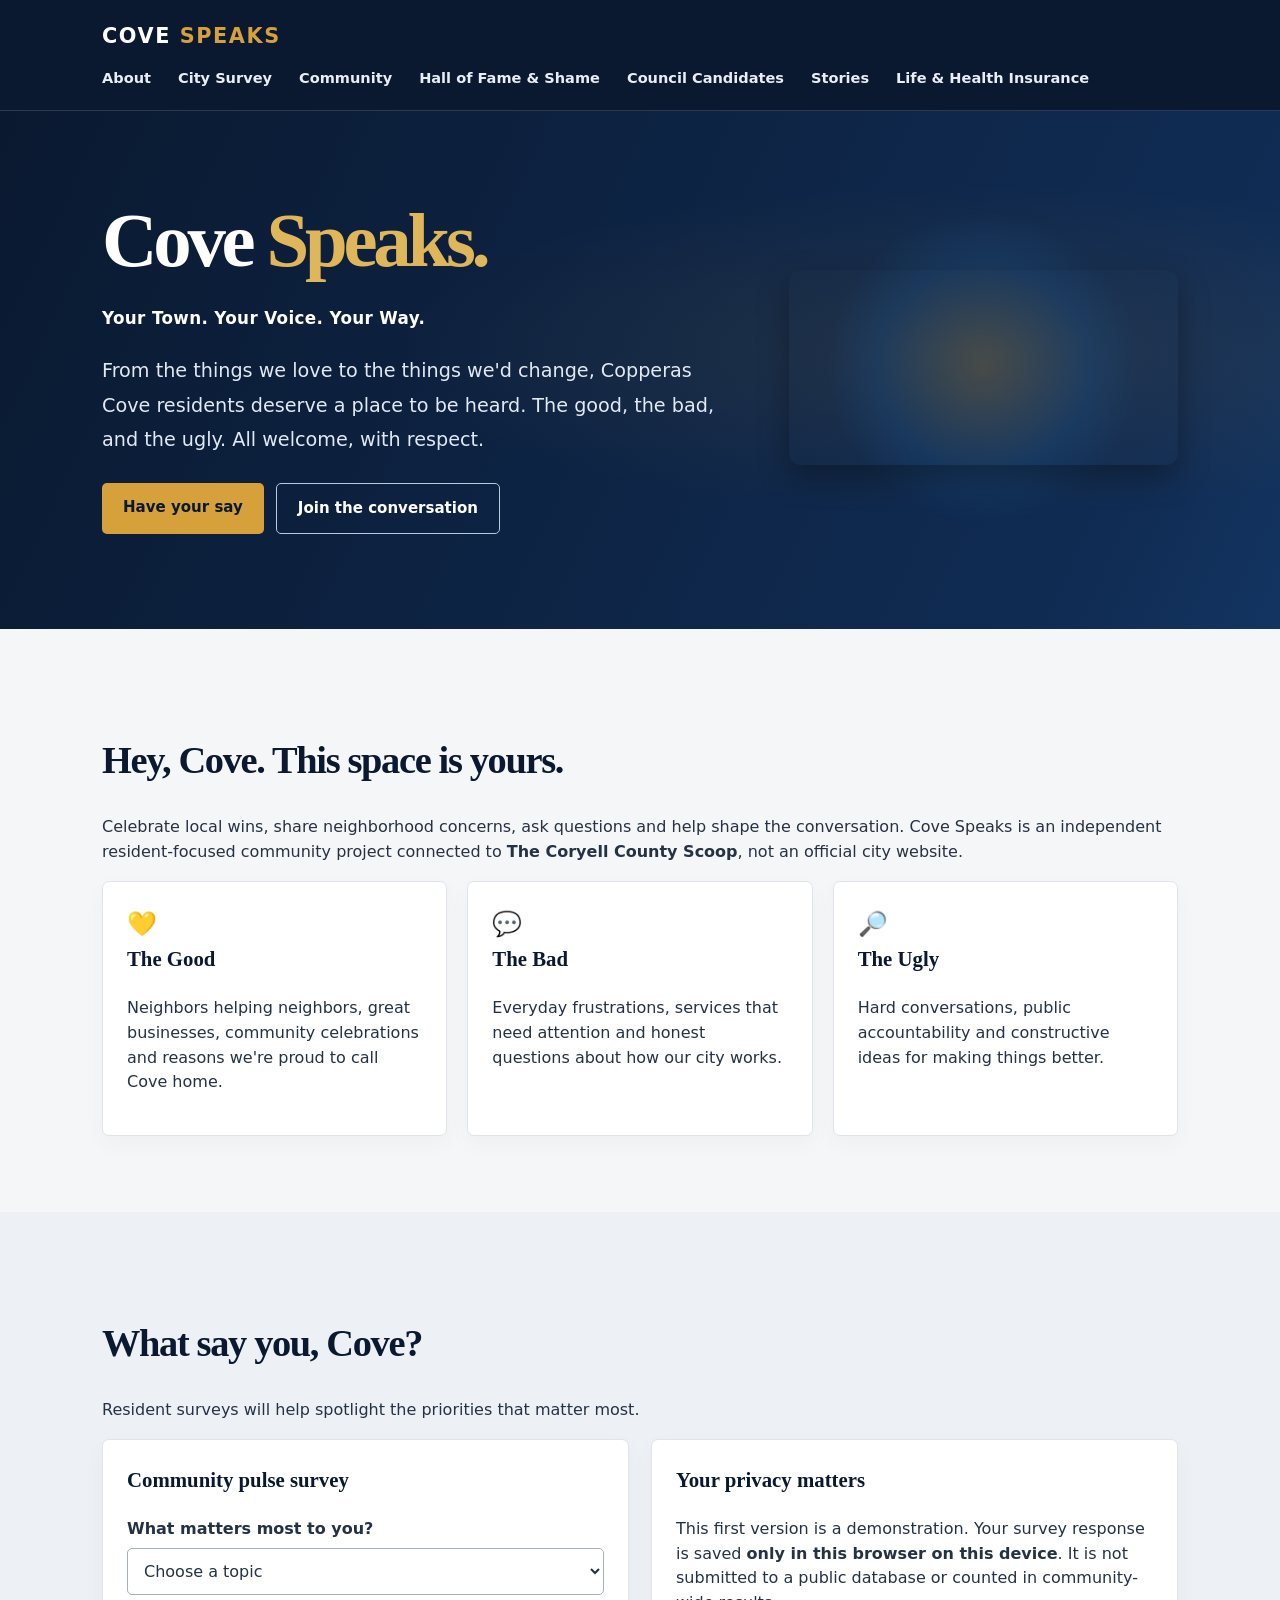
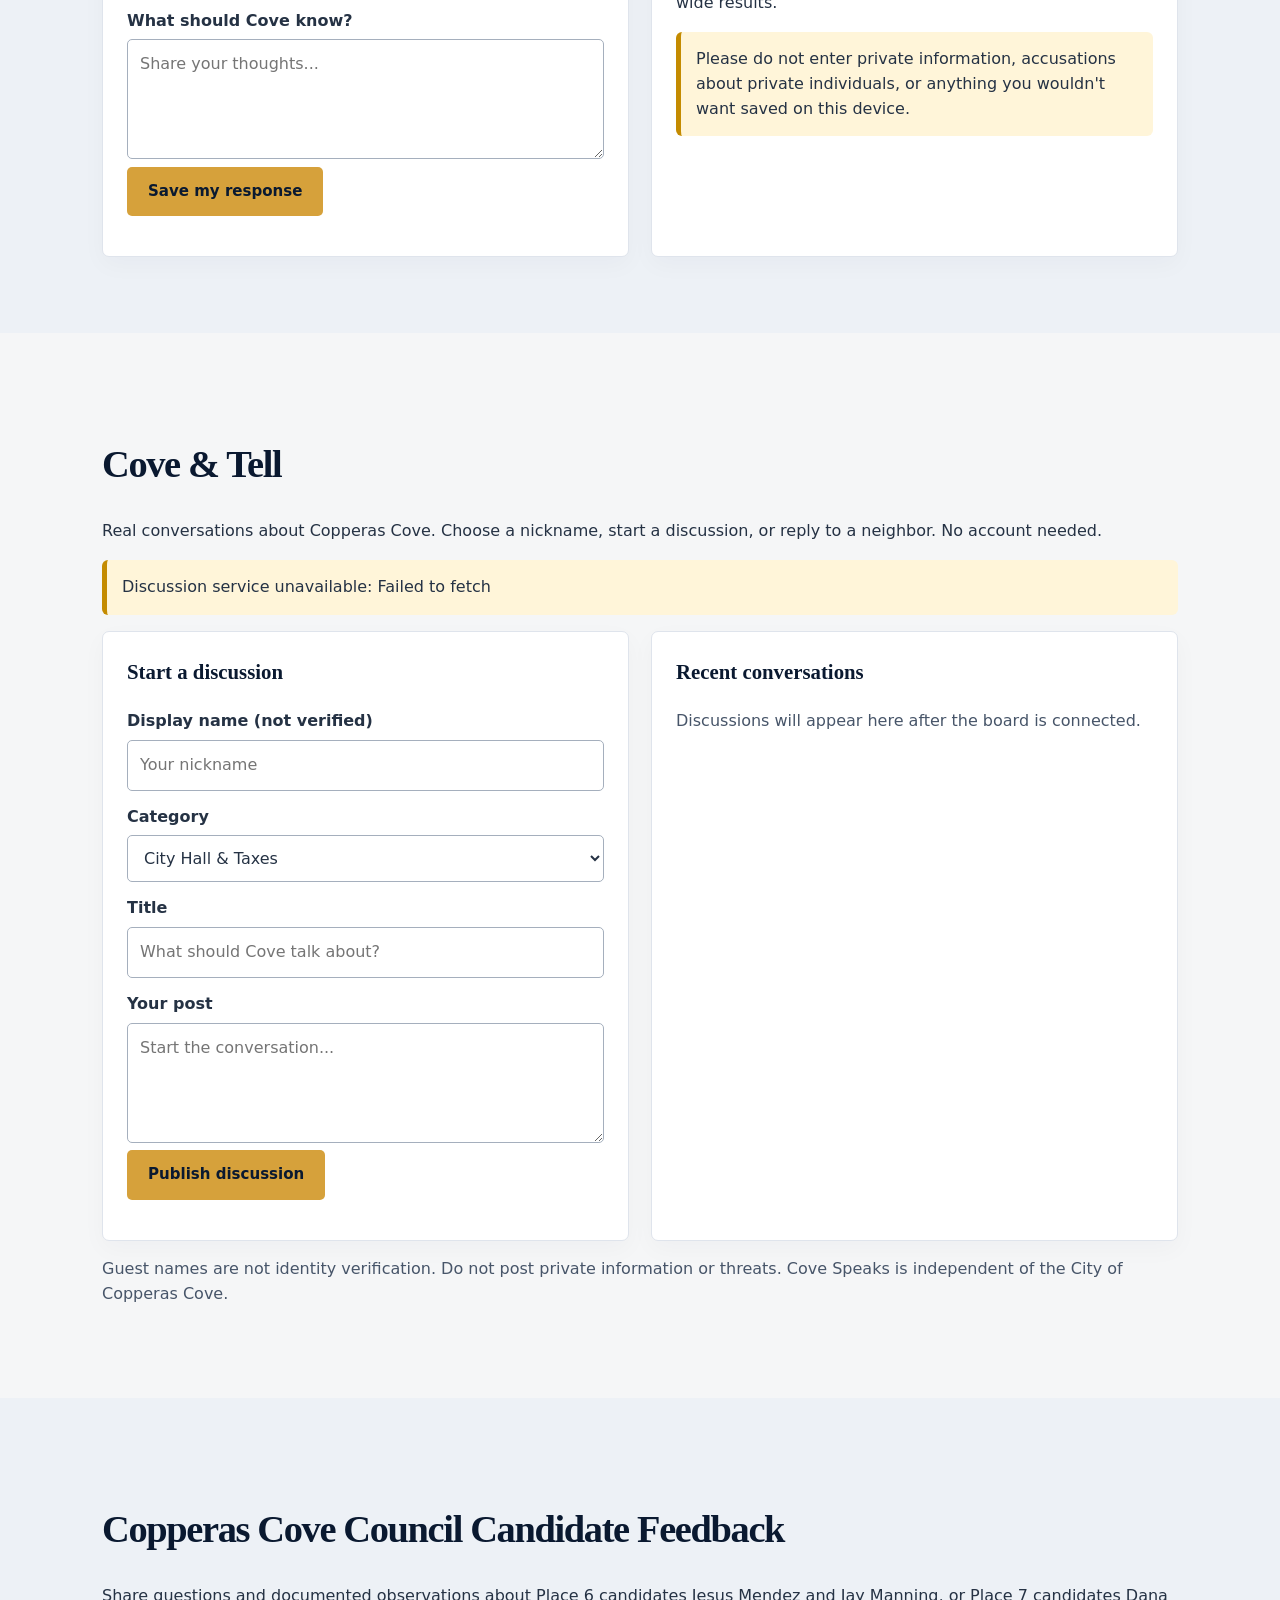
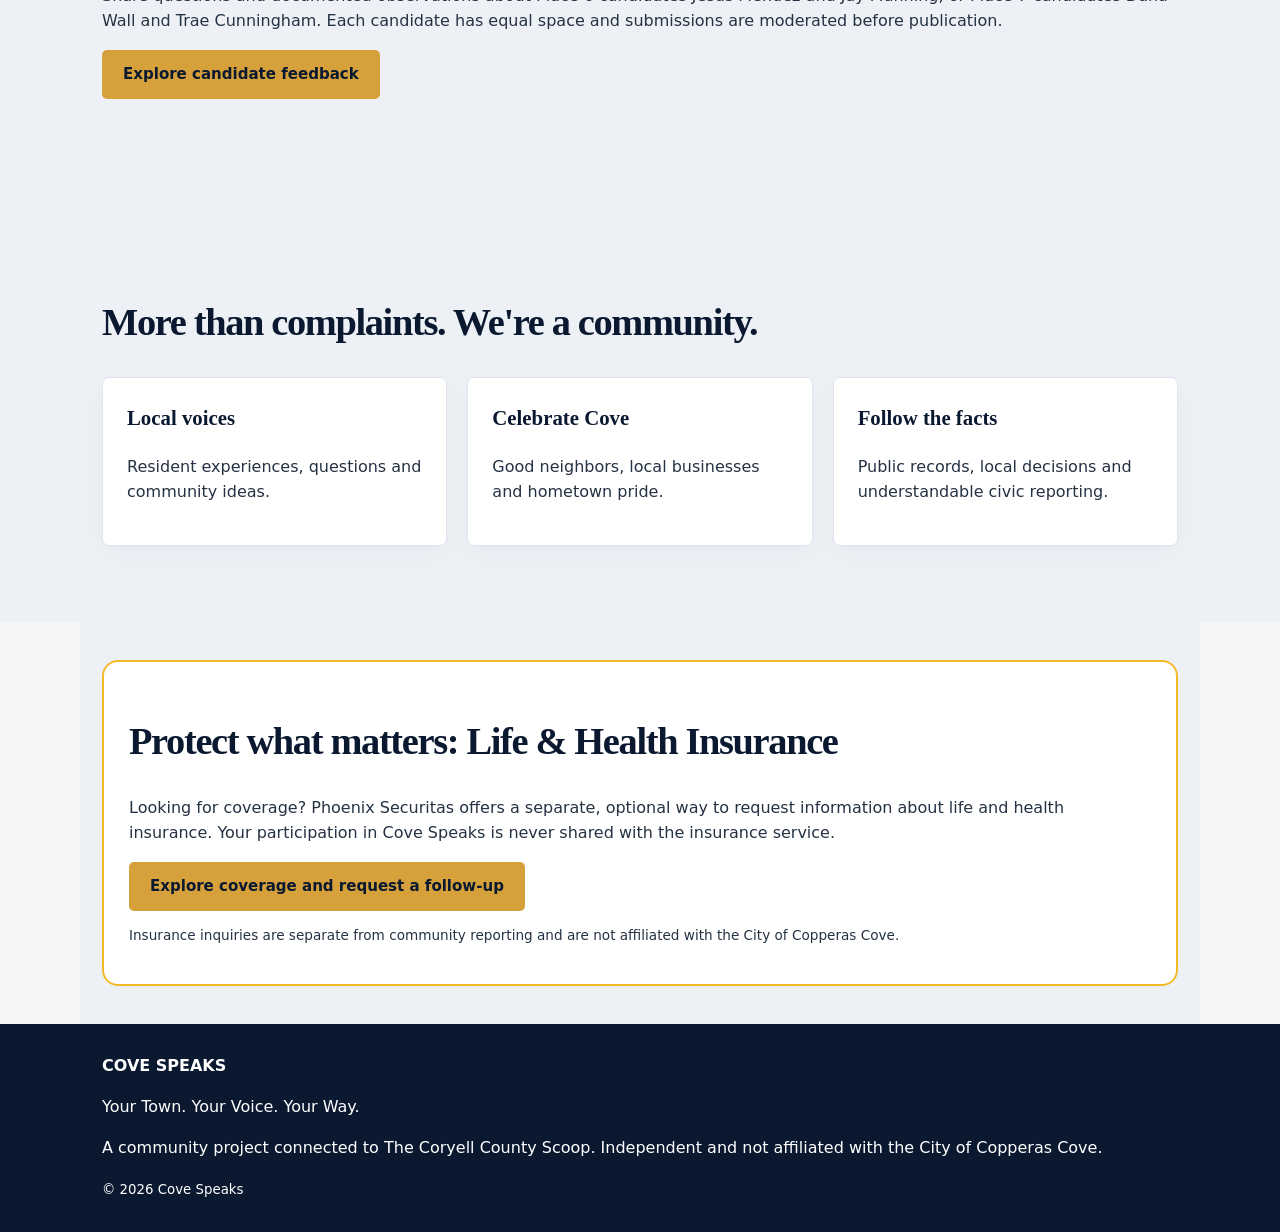
==== commit 2090e97f: "Link candidate feedback area from Cove Speaks homepage" ====
--- a/index.html
+++ b/index.html
@@ -28,12 +28,12 @@
 #paw-rain{position:fixed;inset:0;pointer-events:none;overflow:hidden;z-index:2147483000}.falling-paw{position:absolute;top:-70px;color:#d6a13b;opacity:0;font-size:var(--paw-size,30px);font-family:'Apple Color Emoji','Segoe UI Emoji',sans-serif;filter:drop-shadow(0 2px 2px #07132655);animation:pawFall var(--paw-duration,5s) linear var(--paw-delay,0s) forwards}@keyframes pawFall{0%{transform:translate3d(0,-30px,0) rotate(-35deg);opacity:0}12%{opacity:.8}85%{opacity:.75}100%{transform:translate3d(var(--paw-drift,40px),110vh,0) rotate(85deg);opacity:0}}#welcome-sound{position:fixed;right:18px;bottom:18px;z-index:2147483001;border:2px solid #d6a13b;background:#0a1930;color:white;border-radius:999px;padding:11px 17px;font:700 14px system-ui;box-shadow:0 6px 24px #0004;cursor:pointer}#welcome-sound:focus-visible{outline:3px solid #d6a13b;outline-offset:3px}@media(prefers-reduced-motion:reduce){.falling-paw{animation:none;opacity:.65;top:15vh}}
 .hero-video{display:block;width:100%;max-width:480px;height:auto;max-height:430px;object-fit:contain;border-radius:12px;box-shadow:0 12px 32px #0005}@media(max-width:760px){.hero-video{max-width:100%;max-height:none}}@media(prefers-reduced-motion:reduce){.hero-video{animation:none}}</style></head>
 <body><a href="#main" style="position:absolute;left:-9999px" onfocus="this.style.left='10px'" onblur="this.style.left='-9999px'">Skip to content</a>
-<header><div class="wrap"><a class="brand" href="#">COVE <span>SPEAKS</span></a><nav aria-label="Main navigation"><a href="#about">About</a><a href="/survey.html">City Survey</a><a href="#forum">Community</a><a href="/halls.html">Hall of Fame & Shame</a><a href="#stories">Stories</a><a href="/insurance.html">Life & Health Insurance</a></nav></div></header>
+<header><div class="wrap"><a class="brand" href="#">COVE <span>SPEAKS</span></a><nav aria-label="Main navigation"><a href="#about">About</a><a href="/survey.html">City Survey</a><a href="#forum">Community</a><a href="/halls.html">Hall of Fame & Shame</a><a href="/candidates.html">Council Candidates</a><a href="#stories">Stories</a><a href="/insurance.html">Life & Health Insurance</a></nav></div></header>
 <main id="main"><div class="hero"><div class="wrap"><div><h1>Cove <span class="gold">Speaks.</span></h1><p><strong>Your Town. Your Voice. Your Way.</strong></p><p>From the things we love to the things we'd change, Copperas Cove residents deserve a place to be heard. The good, the bad, and the ugly. All welcome, with respect.</p><div class="actions"><a class="btn" href="/survey.html">Have your say</a><a class="btn secondary" href="#forum">Join the conversation</a></div></div><div class="mascot"><video class="hero-video" autoplay muted loop playsinline preload="metadata" aria-label="Cove Speaks welcome video"><source src="/generated_video%20%282%29.mp4" type="video/mp4">Your browser does not support video playback.</video></div></div></div>
 <section id="about"><div class="wrap"><h2>Hey, Cove. This space is yours.</h2><p>Celebrate local wins, share neighborhood concerns, ask questions and help shape the conversation. Cove Speaks is an independent resident-focused community project connected to <strong>The Coryell County Scoop</strong>, not an official city website.</p><div class="cards"><article class="card"><div class="icon" aria-hidden="true">💛</div><h3>The Good</h3><p>Neighbors helping neighbors, great businesses, community celebrations and reasons we're proud to call Cove home.</p></article><article class="card"><div class="icon" aria-hidden="true">💬</div><h3>The Bad</h3><p>Everyday frustrations, services that need attention and honest questions about how our city works.</p></article><article class="card"><div class="icon" aria-hidden="true">🔎</div><h3>The Ugly</h3><p>Hard conversations, public accountability and constructive ideas for making things better.</p></article></div></div></section>
 <section id="surveys" style="background:#eaf0fc"><div class="wrap"><h2>What say you, Cove?</h2><p>Resident surveys will help spotlight the priorities that matter most.</p><div class="two"><div class="card"><h3>Community pulse survey</h3><form id="survey"><label for="priority">What matters most to you?</label><select id="priority" required><option value="">Choose a topic</option><option>Roads and sidewalks</option><option>Water and utilities</option><option>Property taxes and spending</option><option>Schools and families</option><option>Local businesses</option><option>Parks and recreation</option><option>Something else</option></select><label for="feedback">What should Cove know?</label><textarea id="feedback" maxlength="1500" required placeholder="Share your thoughts..."></textarea><button class="btn" type="submit">Save my response</button><p id="survey-status" class="status" role="status"></p></form></div><div class="card"><h3>Your privacy matters</h3><p>This first version is a demonstration. Your survey response is saved <strong>only in this browser on this device</strong>. It is not submitted to a public database or counted in community-wide results.</p><p class="note">Please do not enter private information, accusations about private individuals, or anything you wouldn't want saved on this device.</p></div></div></div></section>
 <section id="forum"><div class="wrap"><h2>Cove &amp; Tell</h2><p>Real conversations about Copperas Cove. Choose a nickname, start a discussion, or reply to a neighbor. No account needed.</p><p class="note" id="board-notice" role="status">The community board is being connected. Posting will open once the Cloudflare database and security checks are ready.</p><div class="two"><div class="card"><h3>Start a discussion</h3><form id="discussion-form"><label for="display-name">Display name (not verified)</label><input id="display-name" maxlength="40" minlength="2" required autocomplete="nickname" placeholder="Your nickname"><label for="discussion-category">Category</label><select id="discussion-category" required><option>City Hall &amp; Taxes</option><option>Schools &amp; Families</option><option>Roads &amp; Utilities</option><option>Local Businesses</option><option>Community Life</option></select><label for="discussion-title">Title</label><input id="discussion-title" maxlength="120" minlength="5" required placeholder="What should Cove talk about?"><label for="discussion-body">Your post</label><textarea id="discussion-body" maxlength="3000" minlength="10" required placeholder="Start the conversation..."></textarea><div id="discussion-captcha"></div><button class="btn" id="discussion-submit" type="submit" disabled>Posting coming soon</button><p id="discussion-status" class="status" role="status"></p></form></div><div class="card"><h3>Recent conversations</h3><div id="discussion-feed" aria-live="polite"><p class="muted">Discussions will appear here after the board is connected.</p></div></div></div><div class="card" id="discussion-detail" hidden style="margin-top:22px"><h3 id="detail-title"></h3><p id="detail-body"></p><div id="reply-feed"></div><h4>Reply to this discussion</h4><form id="reply-form"><label for="reply-name">Display name</label><input id="reply-name" maxlength="40" minlength="2" required><label for="reply-body">Your reply</label><textarea id="reply-body" maxlength="2000" required></textarea><div id="reply-captcha"></div><button class="btn" id="reply-submit" type="submit" disabled>Reply</button><p id="reply-status" role="status"></p></form></div><p class="muted">Guest names are not identity verification. Do not post private information or threats. Cove Speaks is independent of the City of Copperas Cove.</p></div></section>
-<section id="stories" style="background:#eaf0fc"><div class="wrap"><h2>More than complaints. We're a community.</h2><div class="cards"><article class="card"><h3>Local voices</h3><p>Resident experiences, questions and community ideas.</p></article><article class="card"><h3>Celebrate Cove</h3><p>Good neighbors, local businesses and hometown pride.</p></article><article class="card"><h3>Follow the facts</h3><p>Public records, local decisions and understandable civic reporting.</p></article></div></div></section><section class="wrap" aria-labelledby="insurance-heading" style="padding:38px 22px"><div style="border:2px solid #f4b928;border-radius:16px;padding:25px;background:white"><h2 id="insurance-heading">Protect what matters: Life & Health Insurance</h2><p>Looking for coverage? Phoenix Securitas offers a separate, optional way to request information about life and health insurance. Your participation in Cove Speaks is never shared with the insurance service.</p><a class="btn" href="/insurance.html">Explore coverage and request a follow-up</a><p style="font-size:.85rem">Insurance inquiries are separate from community reporting and are not affiliated with the City of Copperas Cove.</p></div></section></main>
+<section id="candidate-feedback" style="background:#fff"><div class="wrap"><h2>Copperas Cove Council Candidate Feedback</h2><p>Share questions and documented observations about Place 6 candidates Jesus Mendez and Jay Manning, or Place 7 candidates Dana Wall and Trae Cunningham. Each candidate has equal space and submissions are moderated before publication.</p><p><a class="btn" href="/candidates.html">Explore candidate feedback</a></p></div></section><section id="stories" style="background:#eaf0fc"><div class="wrap"><h2>More than complaints. We're a community.</h2><div class="cards"><article class="card"><h3>Local voices</h3><p>Resident experiences, questions and community ideas.</p></article><article class="card"><h3>Celebrate Cove</h3><p>Good neighbors, local businesses and hometown pride.</p></article><article class="card"><h3>Follow the facts</h3><p>Public records, local decisions and understandable civic reporting.</p></article></div></div></section><section class="wrap" aria-labelledby="insurance-heading" style="padding:38px 22px"><div style="border:2px solid #f4b928;border-radius:16px;padding:25px;background:white"><h2 id="insurance-heading">Protect what matters: Life & Health Insurance</h2><p>Looking for coverage? Phoenix Securitas offers a separate, optional way to request information about life and health insurance. Your participation in Cove Speaks is never shared with the insurance service.</p><a class="btn" href="/insurance.html">Explore coverage and request a follow-up</a><p style="font-size:.85rem">Insurance inquiries are separate from community reporting and are not affiliated with the City of Copperas Cove.</p></div></section></main>
 <footer><div class="wrap"><strong>COVE SPEAKS</strong><p>Your Town. Your Voice. Your Way.</p><p>A community project connected to The Coryell County Scoop. Independent and not affiliated with the City of Copperas Cove.</p><small>© 2026 Cove Speaks</small></div></footer>
 <script>
 const $=id=>document.getElementById(id);
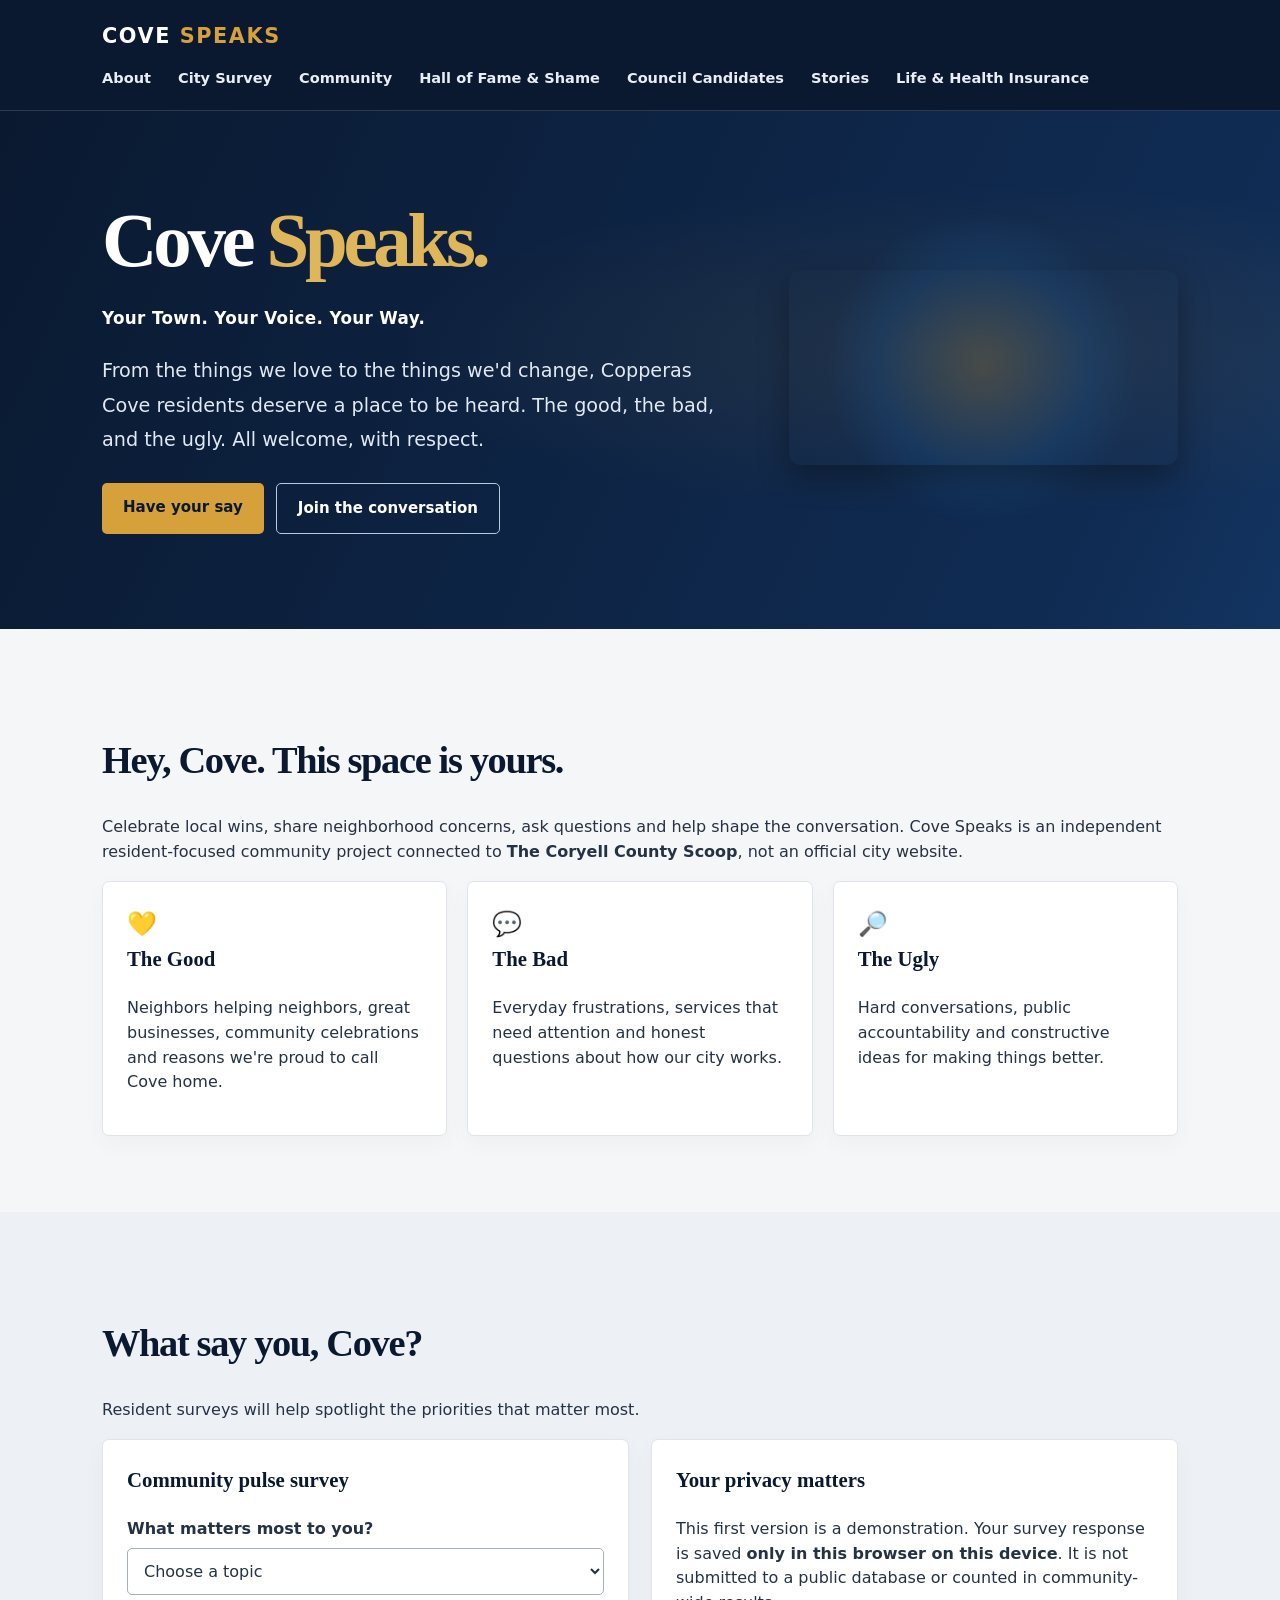
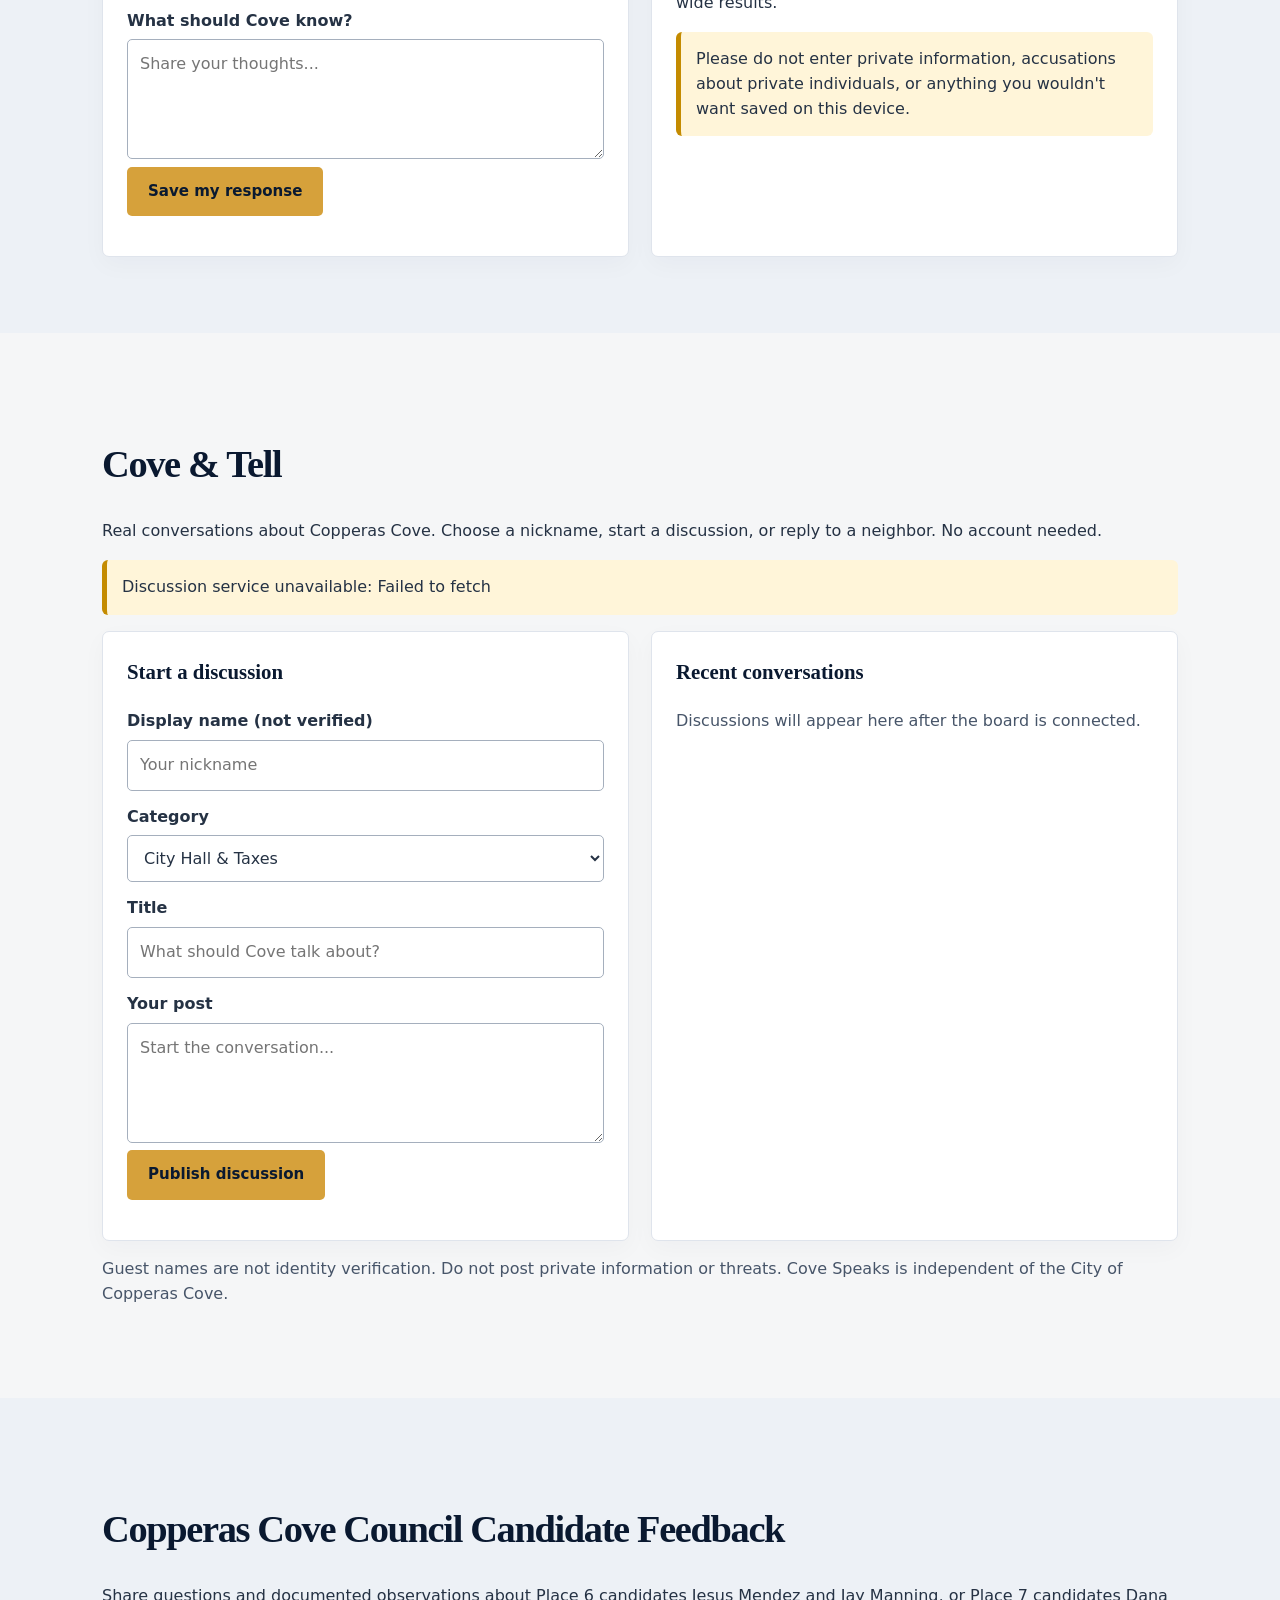
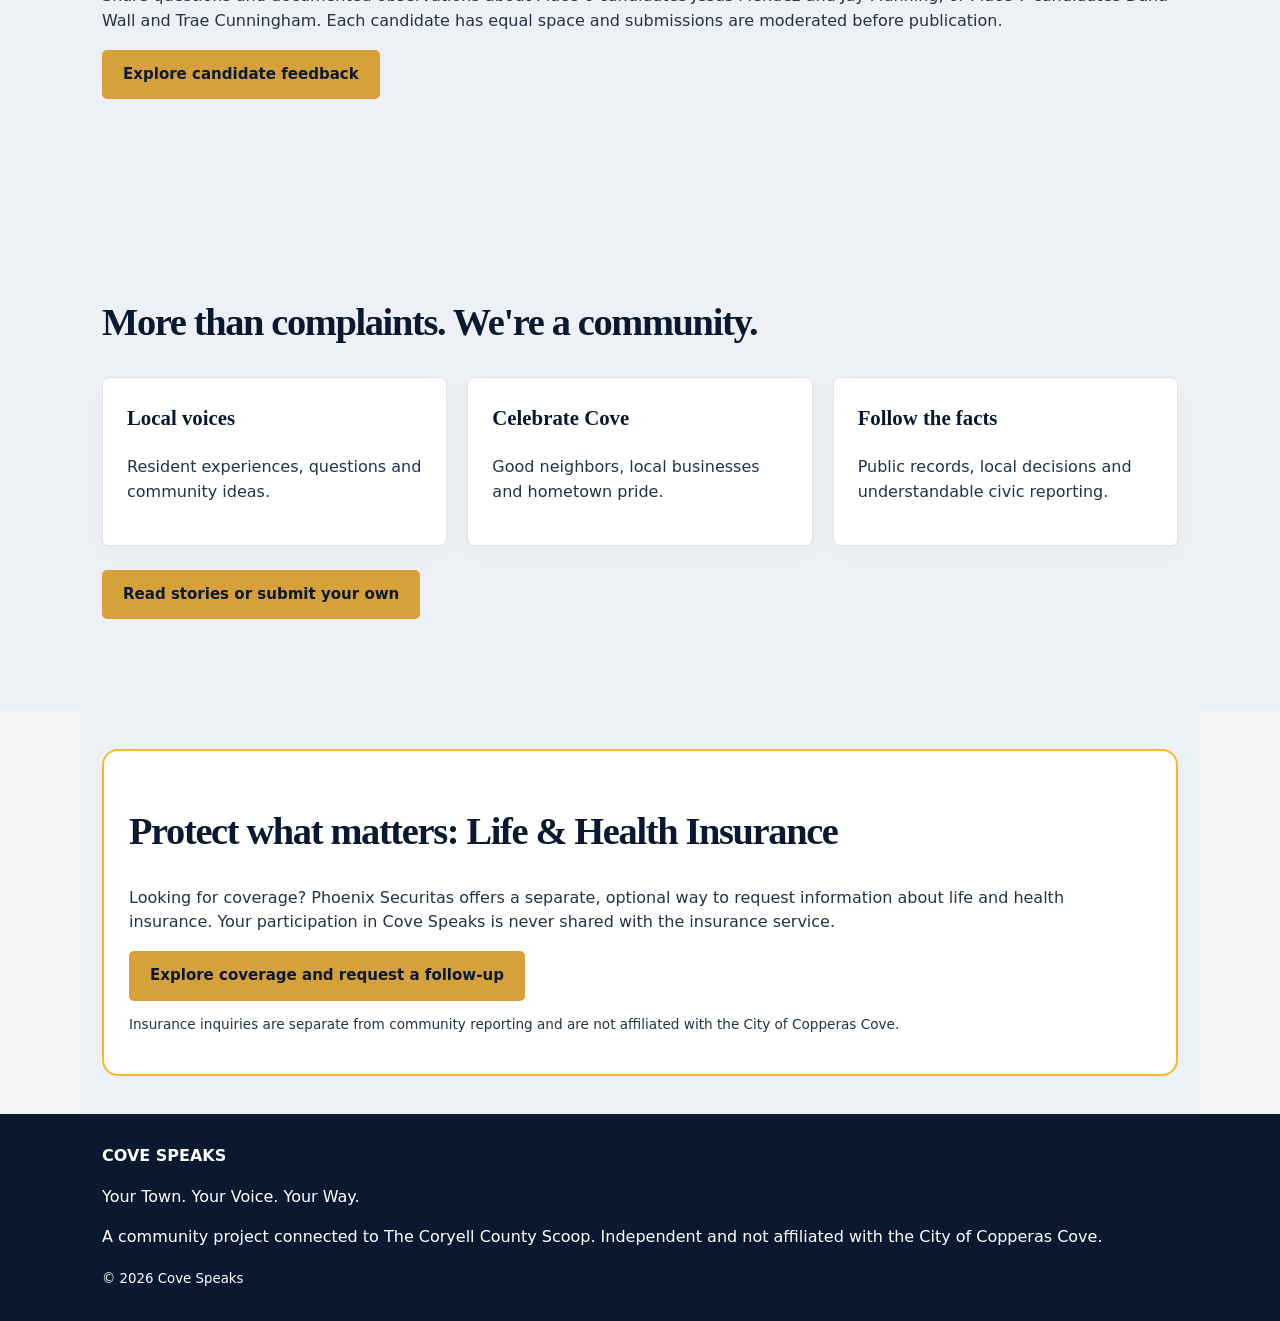
==== commit 3de15f3d: "Connect homepage Stories section to new community newsroom" ====
--- a/index.html
+++ b/index.html
@@ -28,12 +28,12 @@
 #paw-rain{position:fixed;inset:0;pointer-events:none;overflow:hidden;z-index:2147483000}.falling-paw{position:absolute;top:-70px;color:#d6a13b;opacity:0;font-size:var(--paw-size,30px);font-family:'Apple Color Emoji','Segoe UI Emoji',sans-serif;filter:drop-shadow(0 2px 2px #07132655);animation:pawFall var(--paw-duration,5s) linear var(--paw-delay,0s) forwards}@keyframes pawFall{0%{transform:translate3d(0,-30px,0) rotate(-35deg);opacity:0}12%{opacity:.8}85%{opacity:.75}100%{transform:translate3d(var(--paw-drift,40px),110vh,0) rotate(85deg);opacity:0}}#welcome-sound{position:fixed;right:18px;bottom:18px;z-index:2147483001;border:2px solid #d6a13b;background:#0a1930;color:white;border-radius:999px;padding:11px 17px;font:700 14px system-ui;box-shadow:0 6px 24px #0004;cursor:pointer}#welcome-sound:focus-visible{outline:3px solid #d6a13b;outline-offset:3px}@media(prefers-reduced-motion:reduce){.falling-paw{animation:none;opacity:.65;top:15vh}}
 .hero-video{display:block;width:100%;max-width:480px;height:auto;max-height:430px;object-fit:contain;border-radius:12px;box-shadow:0 12px 32px #0005}@media(max-width:760px){.hero-video{max-width:100%;max-height:none}}@media(prefers-reduced-motion:reduce){.hero-video{animation:none}}</style></head>
 <body><a href="#main" style="position:absolute;left:-9999px" onfocus="this.style.left='10px'" onblur="this.style.left='-9999px'">Skip to content</a>
-<header><div class="wrap"><a class="brand" href="#">COVE <span>SPEAKS</span></a><nav aria-label="Main navigation"><a href="#about">About</a><a href="/survey.html">City Survey</a><a href="#forum">Community</a><a href="/halls.html">Hall of Fame & Shame</a><a href="/candidates.html">Council Candidates</a><a href="#stories">Stories</a><a href="/insurance.html">Life & Health Insurance</a></nav></div></header>
+<header><div class="wrap"><a class="brand" href="#">COVE <span>SPEAKS</span></a><nav aria-label="Main navigation"><a href="#about">About</a><a href="/survey.html">City Survey</a><a href="#forum">Community</a><a href="/halls.html">Hall of Fame & Shame</a><a href="/candidates.html">Council Candidates</a><a href="/stories.html">Stories</a><a href="/insurance.html">Life & Health Insurance</a></nav></div></header>
 <main id="main"><div class="hero"><div class="wrap"><div><h1>Cove <span class="gold">Speaks.</span></h1><p><strong>Your Town. Your Voice. Your Way.</strong></p><p>From the things we love to the things we'd change, Copperas Cove residents deserve a place to be heard. The good, the bad, and the ugly. All welcome, with respect.</p><div class="actions"><a class="btn" href="/survey.html">Have your say</a><a class="btn secondary" href="#forum">Join the conversation</a></div></div><div class="mascot"><video class="hero-video" autoplay muted loop playsinline preload="metadata" aria-label="Cove Speaks welcome video"><source src="/generated_video%20%282%29.mp4" type="video/mp4">Your browser does not support video playback.</video></div></div></div>
 <section id="about"><div class="wrap"><h2>Hey, Cove. This space is yours.</h2><p>Celebrate local wins, share neighborhood concerns, ask questions and help shape the conversation. Cove Speaks is an independent resident-focused community project connected to <strong>The Coryell County Scoop</strong>, not an official city website.</p><div class="cards"><article class="card"><div class="icon" aria-hidden="true">💛</div><h3>The Good</h3><p>Neighbors helping neighbors, great businesses, community celebrations and reasons we're proud to call Cove home.</p></article><article class="card"><div class="icon" aria-hidden="true">💬</div><h3>The Bad</h3><p>Everyday frustrations, services that need attention and honest questions about how our city works.</p></article><article class="card"><div class="icon" aria-hidden="true">🔎</div><h3>The Ugly</h3><p>Hard conversations, public accountability and constructive ideas for making things better.</p></article></div></div></section>
 <section id="surveys" style="background:#eaf0fc"><div class="wrap"><h2>What say you, Cove?</h2><p>Resident surveys will help spotlight the priorities that matter most.</p><div class="two"><div class="card"><h3>Community pulse survey</h3><form id="survey"><label for="priority">What matters most to you?</label><select id="priority" required><option value="">Choose a topic</option><option>Roads and sidewalks</option><option>Water and utilities</option><option>Property taxes and spending</option><option>Schools and families</option><option>Local businesses</option><option>Parks and recreation</option><option>Something else</option></select><label for="feedback">What should Cove know?</label><textarea id="feedback" maxlength="1500" required placeholder="Share your thoughts..."></textarea><button class="btn" type="submit">Save my response</button><p id="survey-status" class="status" role="status"></p></form></div><div class="card"><h3>Your privacy matters</h3><p>This first version is a demonstration. Your survey response is saved <strong>only in this browser on this device</strong>. It is not submitted to a public database or counted in community-wide results.</p><p class="note">Please do not enter private information, accusations about private individuals, or anything you wouldn't want saved on this device.</p></div></div></div></section>
 <section id="forum"><div class="wrap"><h2>Cove &amp; Tell</h2><p>Real conversations about Copperas Cove. Choose a nickname, start a discussion, or reply to a neighbor. No account needed.</p><p class="note" id="board-notice" role="status">The community board is being connected. Posting will open once the Cloudflare database and security checks are ready.</p><div class="two"><div class="card"><h3>Start a discussion</h3><form id="discussion-form"><label for="display-name">Display name (not verified)</label><input id="display-name" maxlength="40" minlength="2" required autocomplete="nickname" placeholder="Your nickname"><label for="discussion-category">Category</label><select id="discussion-category" required><option>City Hall &amp; Taxes</option><option>Schools &amp; Families</option><option>Roads &amp; Utilities</option><option>Local Businesses</option><option>Community Life</option></select><label for="discussion-title">Title</label><input id="discussion-title" maxlength="120" minlength="5" required placeholder="What should Cove talk about?"><label for="discussion-body">Your post</label><textarea id="discussion-body" maxlength="3000" minlength="10" required placeholder="Start the conversation..."></textarea><div id="discussion-captcha"></div><button class="btn" id="discussion-submit" type="submit" disabled>Posting coming soon</button><p id="discussion-status" class="status" role="status"></p></form></div><div class="card"><h3>Recent conversations</h3><div id="discussion-feed" aria-live="polite"><p class="muted">Discussions will appear here after the board is connected.</p></div></div></div><div class="card" id="discussion-detail" hidden style="margin-top:22px"><h3 id="detail-title"></h3><p id="detail-body"></p><div id="reply-feed"></div><h4>Reply to this discussion</h4><form id="reply-form"><label for="reply-name">Display name</label><input id="reply-name" maxlength="40" minlength="2" required><label for="reply-body">Your reply</label><textarea id="reply-body" maxlength="2000" required></textarea><div id="reply-captcha"></div><button class="btn" id="reply-submit" type="submit" disabled>Reply</button><p id="reply-status" role="status"></p></form></div><p class="muted">Guest names are not identity verification. Do not post private information or threats. Cove Speaks is independent of the City of Copperas Cove.</p></div></section>
-<section id="candidate-feedback" style="background:#fff"><div class="wrap"><h2>Copperas Cove Council Candidate Feedback</h2><p>Share questions and documented observations about Place 6 candidates Jesus Mendez and Jay Manning, or Place 7 candidates Dana Wall and Trae Cunningham. Each candidate has equal space and submissions are moderated before publication.</p><p><a class="btn" href="/candidates.html">Explore candidate feedback</a></p></div></section><section id="stories" style="background:#eaf0fc"><div class="wrap"><h2>More than complaints. We're a community.</h2><div class="cards"><article class="card"><h3>Local voices</h3><p>Resident experiences, questions and community ideas.</p></article><article class="card"><h3>Celebrate Cove</h3><p>Good neighbors, local businesses and hometown pride.</p></article><article class="card"><h3>Follow the facts</h3><p>Public records, local decisions and understandable civic reporting.</p></article></div></div></section><section class="wrap" aria-labelledby="insurance-heading" style="padding:38px 22px"><div style="border:2px solid #f4b928;border-radius:16px;padding:25px;background:white"><h2 id="insurance-heading">Protect what matters: Life & Health Insurance</h2><p>Looking for coverage? Phoenix Securitas offers a separate, optional way to request information about life and health insurance. Your participation in Cove Speaks is never shared with the insurance service.</p><a class="btn" href="/insurance.html">Explore coverage and request a follow-up</a><p style="font-size:.85rem">Insurance inquiries are separate from community reporting and are not affiliated with the City of Copperas Cove.</p></div></section></main>
+<section id="candidate-feedback" style="background:#fff"><div class="wrap"><h2>Copperas Cove Council Candidate Feedback</h2><p>Share questions and documented observations about Place 6 candidates Jesus Mendez and Jay Manning, or Place 7 candidates Dana Wall and Trae Cunningham. Each candidate has equal space and submissions are moderated before publication.</p><p><a class="btn" href="/candidates.html">Explore candidate feedback</a></p></div></section><section id="stories" style="background:#eaf0fc"><div class="wrap"><h2>More than complaints. We're a community.</h2><div class="cards"><article class="card"><h3>Local voices</h3><p>Resident experiences, questions and community ideas.</p></article><article class="card"><h3>Celebrate Cove</h3><p>Good neighbors, local businesses and hometown pride.</p></article><article class="card"><h3>Follow the facts</h3><p>Public records, local decisions and understandable civic reporting.</p></article></div><p style="margin-top:24px"><a class="btn" href="/stories.html">Read stories or submit your own</a></p></div></section><section class="wrap" aria-labelledby="insurance-heading" style="padding:38px 22px"><div style="border:2px solid #f4b928;border-radius:16px;padding:25px;background:white"><h2 id="insurance-heading">Protect what matters: Life & Health Insurance</h2><p>Looking for coverage? Phoenix Securitas offers a separate, optional way to request information about life and health insurance. Your participation in Cove Speaks is never shared with the insurance service.</p><a class="btn" href="/insurance.html">Explore coverage and request a follow-up</a><p style="font-size:.85rem">Insurance inquiries are separate from community reporting and are not affiliated with the City of Copperas Cove.</p></div></section></main>
 <footer><div class="wrap"><strong>COVE SPEAKS</strong><p>Your Town. Your Voice. Your Way.</p><p>A community project connected to The Coryell County Scoop. Independent and not affiliated with the City of Copperas Cove.</p><small>© 2026 Cove Speaks</small></div></footer>
 <script>
 const $=id=>document.getElementById(id);
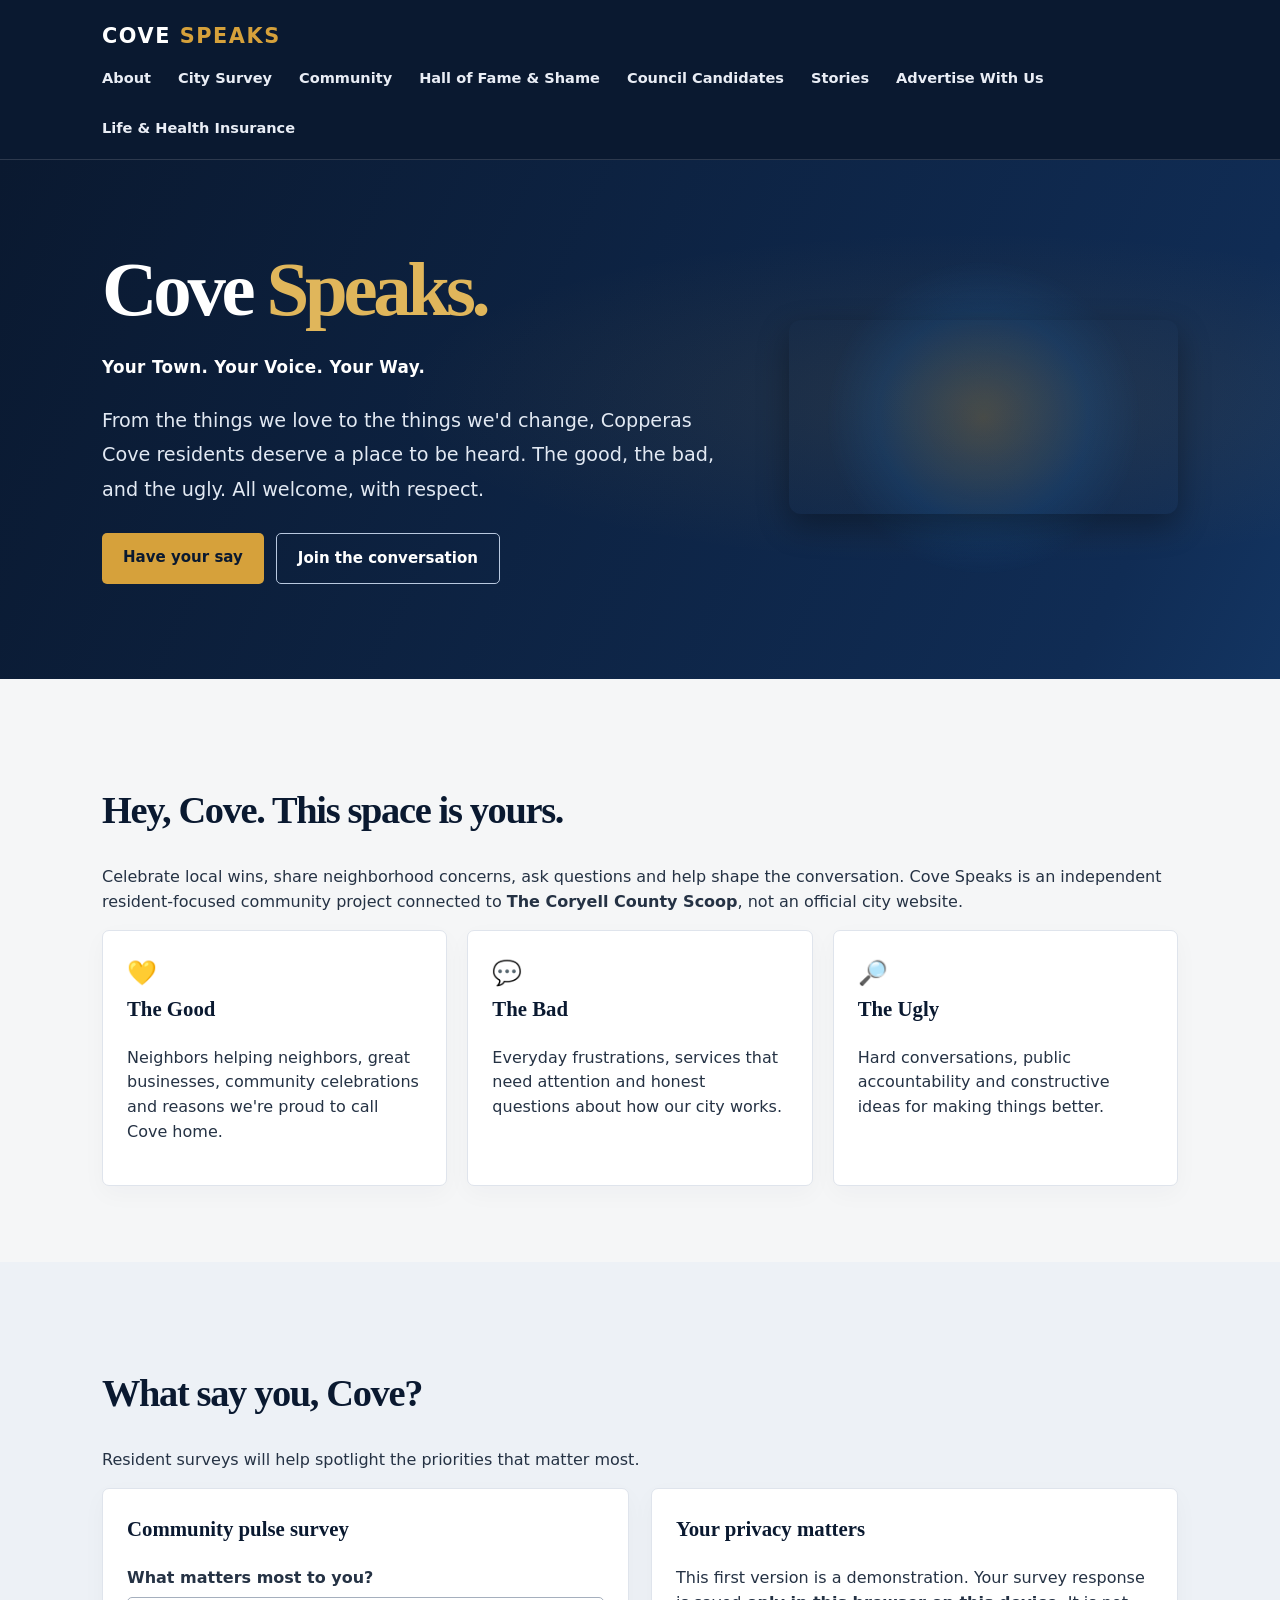
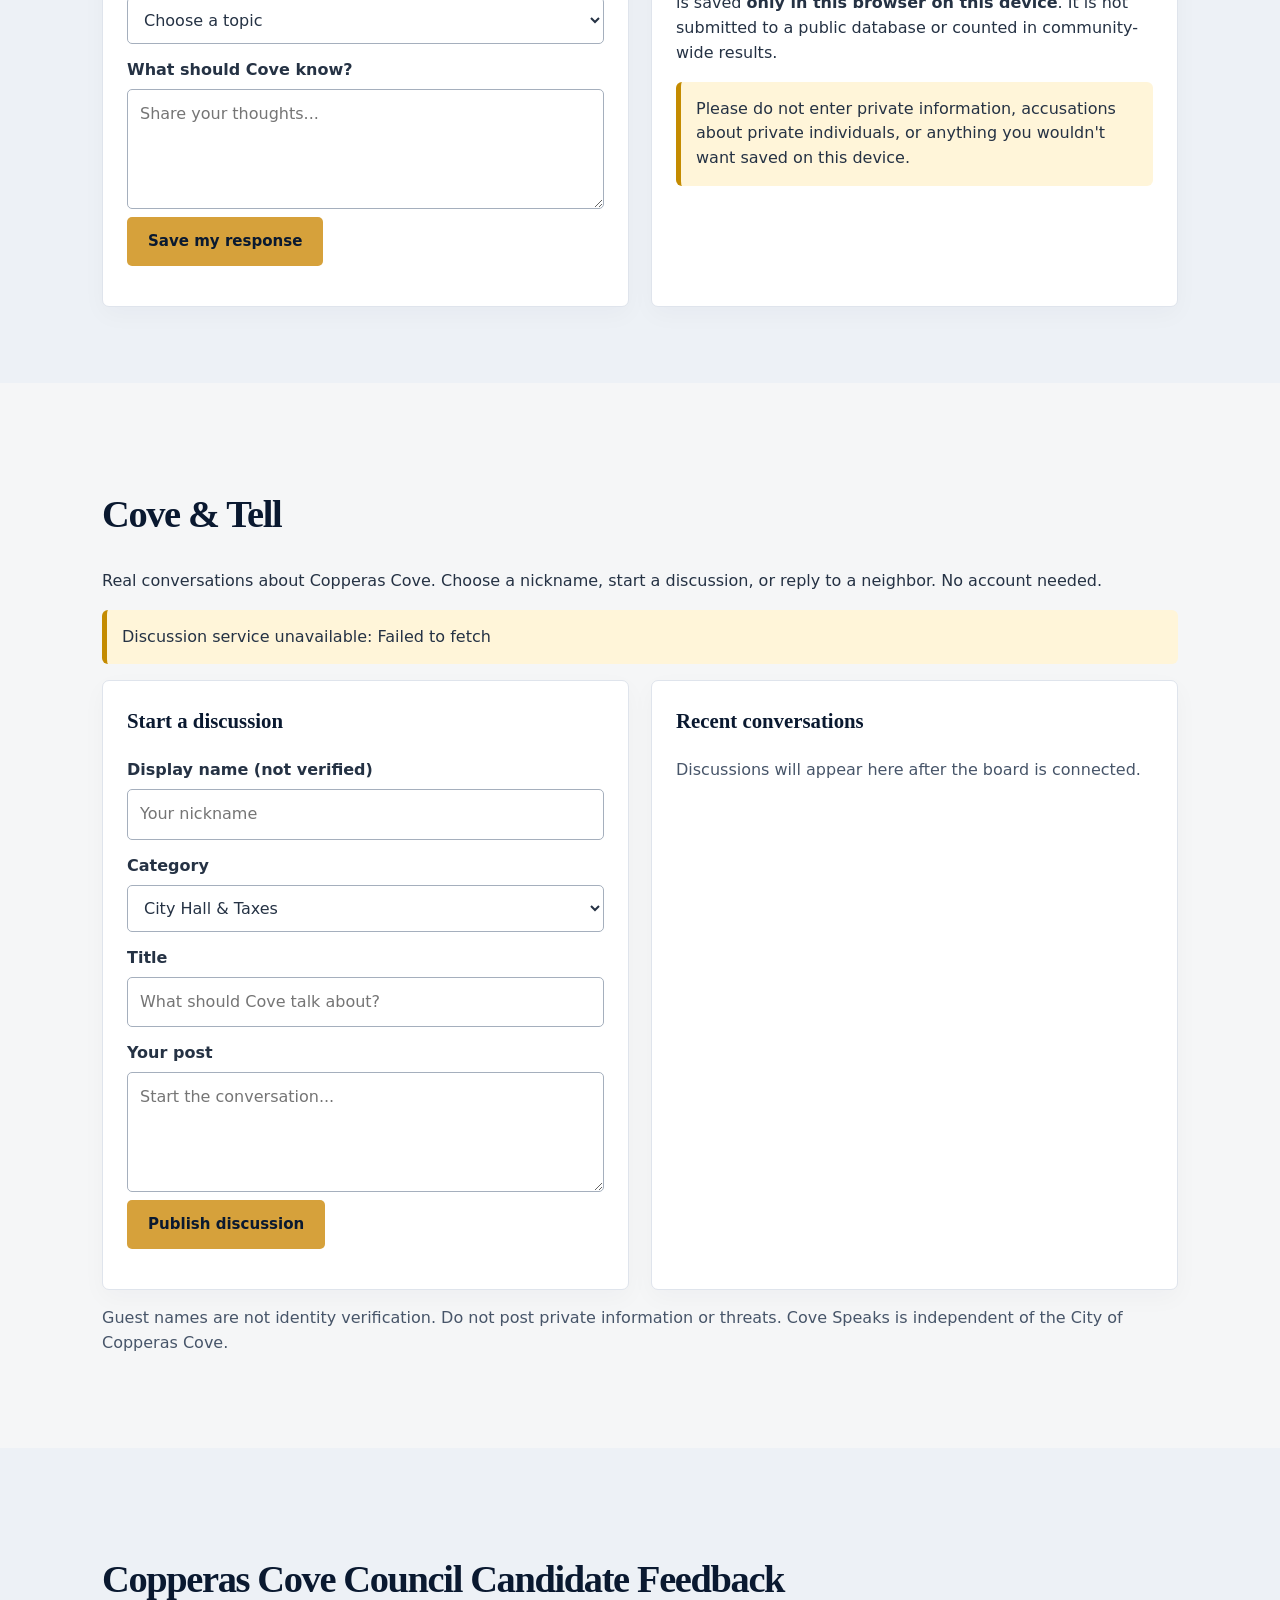
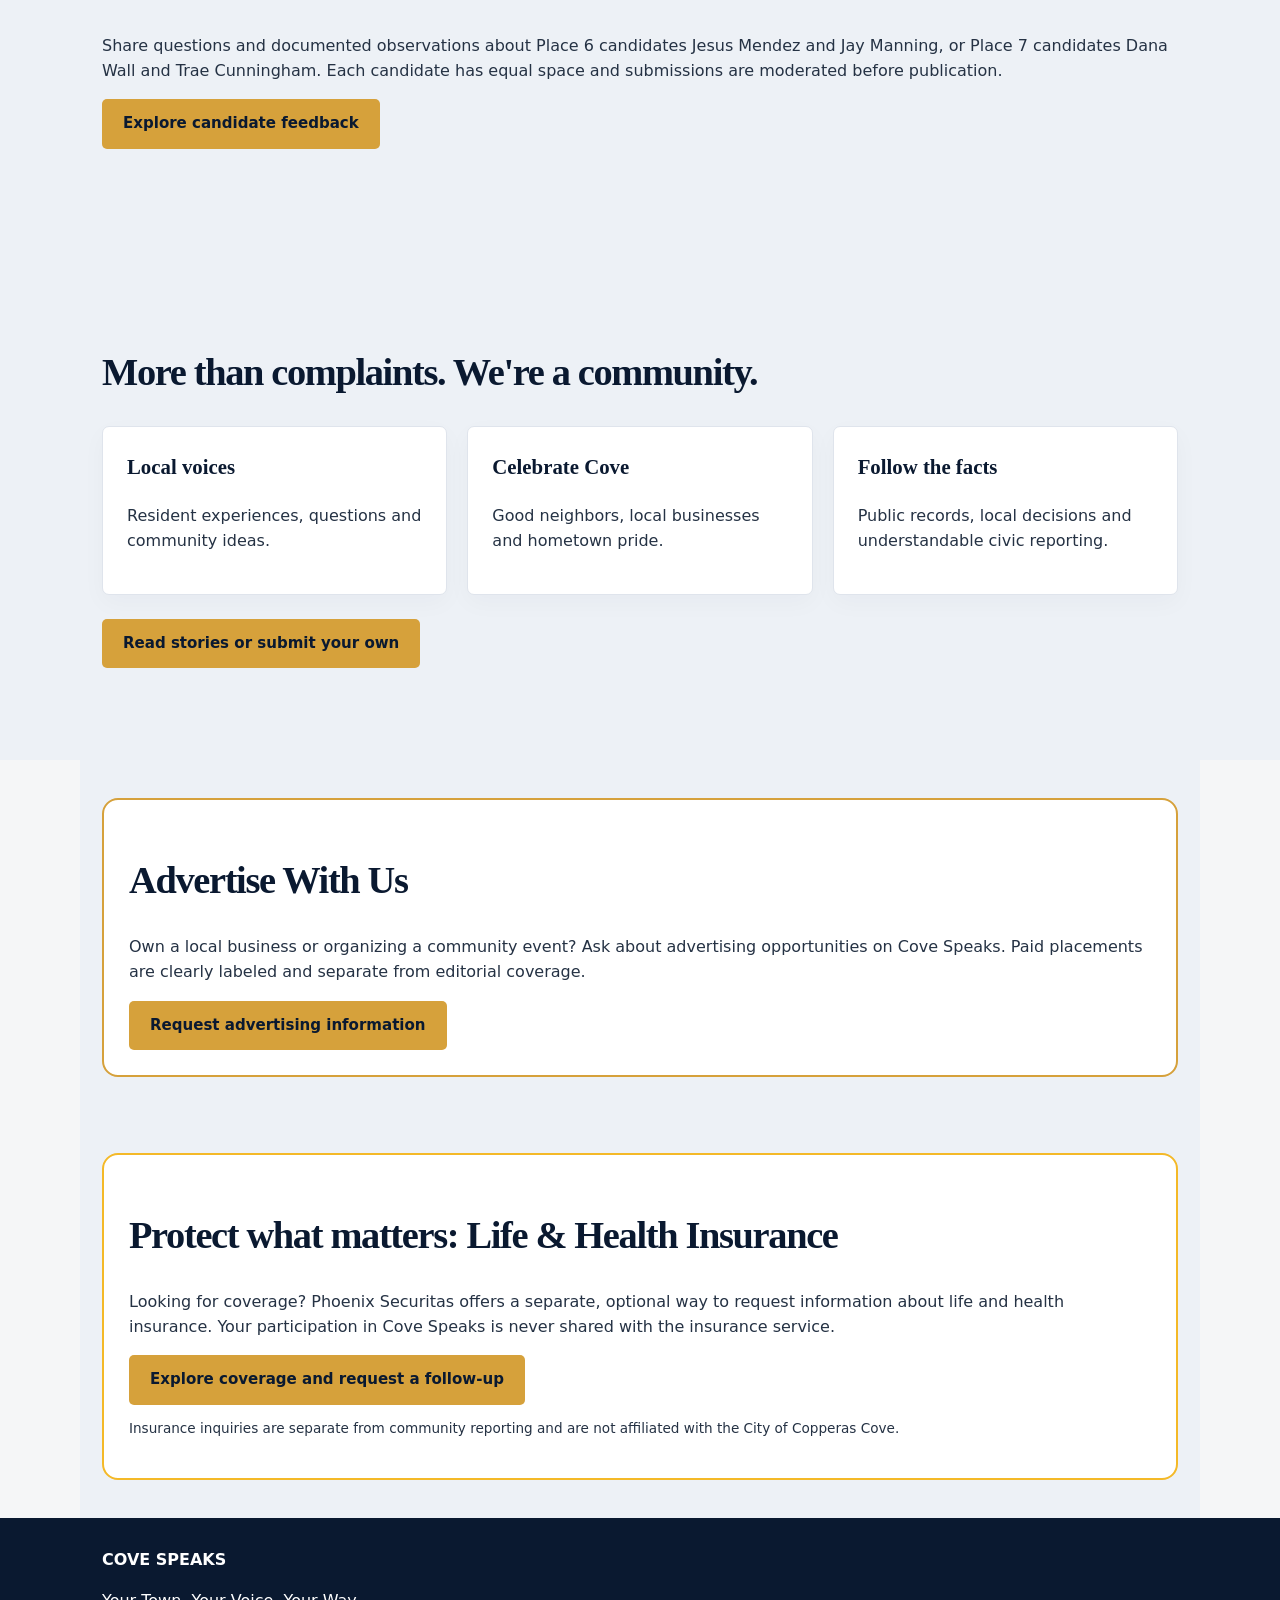
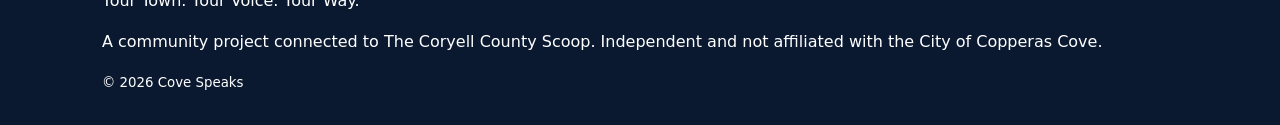
==== commit 3829526e: "Add Advertise With Us to homepage and navigation" ====
--- a/index.html
+++ b/index.html
@@ -28,12 +28,12 @@
 #paw-rain{position:fixed;inset:0;pointer-events:none;overflow:hidden;z-index:2147483000}.falling-paw{position:absolute;top:-70px;color:#d6a13b;opacity:0;font-size:var(--paw-size,30px);font-family:'Apple Color Emoji','Segoe UI Emoji',sans-serif;filter:drop-shadow(0 2px 2px #07132655);animation:pawFall var(--paw-duration,5s) linear var(--paw-delay,0s) forwards}@keyframes pawFall{0%{transform:translate3d(0,-30px,0) rotate(-35deg);opacity:0}12%{opacity:.8}85%{opacity:.75}100%{transform:translate3d(var(--paw-drift,40px),110vh,0) rotate(85deg);opacity:0}}#welcome-sound{position:fixed;right:18px;bottom:18px;z-index:2147483001;border:2px solid #d6a13b;background:#0a1930;color:white;border-radius:999px;padding:11px 17px;font:700 14px system-ui;box-shadow:0 6px 24px #0004;cursor:pointer}#welcome-sound:focus-visible{outline:3px solid #d6a13b;outline-offset:3px}@media(prefers-reduced-motion:reduce){.falling-paw{animation:none;opacity:.65;top:15vh}}
 .hero-video{display:block;width:100%;max-width:480px;height:auto;max-height:430px;object-fit:contain;border-radius:12px;box-shadow:0 12px 32px #0005}@media(max-width:760px){.hero-video{max-width:100%;max-height:none}}@media(prefers-reduced-motion:reduce){.hero-video{animation:none}}</style></head>
 <body><a href="#main" style="position:absolute;left:-9999px" onfocus="this.style.left='10px'" onblur="this.style.left='-9999px'">Skip to content</a>
-<header><div class="wrap"><a class="brand" href="#">COVE <span>SPEAKS</span></a><nav aria-label="Main navigation"><a href="#about">About</a><a href="/survey.html">City Survey</a><a href="#forum">Community</a><a href="/halls.html">Hall of Fame & Shame</a><a href="/candidates.html">Council Candidates</a><a href="/stories.html">Stories</a><a href="/insurance.html">Life & Health Insurance</a></nav></div></header>
+<header><div class="wrap"><a class="brand" href="#">COVE <span>SPEAKS</span></a><nav aria-label="Main navigation"><a href="#about">About</a><a href="/survey.html">City Survey</a><a href="#forum">Community</a><a href="/halls.html">Hall of Fame & Shame</a><a href="/candidates.html">Council Candidates</a><a href="/stories.html">Stories</a><a href="/advertise.html">Advertise With Us</a><a href="/insurance.html">Life & Health Insurance</a></nav></div></header>
 <main id="main"><div class="hero"><div class="wrap"><div><h1>Cove <span class="gold">Speaks.</span></h1><p><strong>Your Town. Your Voice. Your Way.</strong></p><p>From the things we love to the things we'd change, Copperas Cove residents deserve a place to be heard. The good, the bad, and the ugly. All welcome, with respect.</p><div class="actions"><a class="btn" href="/survey.html">Have your say</a><a class="btn secondary" href="#forum">Join the conversation</a></div></div><div class="mascot"><video class="hero-video" autoplay muted loop playsinline preload="metadata" aria-label="Cove Speaks welcome video"><source src="/generated_video%20%282%29.mp4" type="video/mp4">Your browser does not support video playback.</video></div></div></div>
 <section id="about"><div class="wrap"><h2>Hey, Cove. This space is yours.</h2><p>Celebrate local wins, share neighborhood concerns, ask questions and help shape the conversation. Cove Speaks is an independent resident-focused community project connected to <strong>The Coryell County Scoop</strong>, not an official city website.</p><div class="cards"><article class="card"><div class="icon" aria-hidden="true">💛</div><h3>The Good</h3><p>Neighbors helping neighbors, great businesses, community celebrations and reasons we're proud to call Cove home.</p></article><article class="card"><div class="icon" aria-hidden="true">💬</div><h3>The Bad</h3><p>Everyday frustrations, services that need attention and honest questions about how our city works.</p></article><article class="card"><div class="icon" aria-hidden="true">🔎</div><h3>The Ugly</h3><p>Hard conversations, public accountability and constructive ideas for making things better.</p></article></div></div></section>
 <section id="surveys" style="background:#eaf0fc"><div class="wrap"><h2>What say you, Cove?</h2><p>Resident surveys will help spotlight the priorities that matter most.</p><div class="two"><div class="card"><h3>Community pulse survey</h3><form id="survey"><label for="priority">What matters most to you?</label><select id="priority" required><option value="">Choose a topic</option><option>Roads and sidewalks</option><option>Water and utilities</option><option>Property taxes and spending</option><option>Schools and families</option><option>Local businesses</option><option>Parks and recreation</option><option>Something else</option></select><label for="feedback">What should Cove know?</label><textarea id="feedback" maxlength="1500" required placeholder="Share your thoughts..."></textarea><button class="btn" type="submit">Save my response</button><p id="survey-status" class="status" role="status"></p></form></div><div class="card"><h3>Your privacy matters</h3><p>This first version is a demonstration. Your survey response is saved <strong>only in this browser on this device</strong>. It is not submitted to a public database or counted in community-wide results.</p><p class="note">Please do not enter private information, accusations about private individuals, or anything you wouldn't want saved on this device.</p></div></div></div></section>
 <section id="forum"><div class="wrap"><h2>Cove &amp; Tell</h2><p>Real conversations about Copperas Cove. Choose a nickname, start a discussion, or reply to a neighbor. No account needed.</p><p class="note" id="board-notice" role="status">The community board is being connected. Posting will open once the Cloudflare database and security checks are ready.</p><div class="two"><div class="card"><h3>Start a discussion</h3><form id="discussion-form"><label for="display-name">Display name (not verified)</label><input id="display-name" maxlength="40" minlength="2" required autocomplete="nickname" placeholder="Your nickname"><label for="discussion-category">Category</label><select id="discussion-category" required><option>City Hall &amp; Taxes</option><option>Schools &amp; Families</option><option>Roads &amp; Utilities</option><option>Local Businesses</option><option>Community Life</option></select><label for="discussion-title">Title</label><input id="discussion-title" maxlength="120" minlength="5" required placeholder="What should Cove talk about?"><label for="discussion-body">Your post</label><textarea id="discussion-body" maxlength="3000" minlength="10" required placeholder="Start the conversation..."></textarea><div id="discussion-captcha"></div><button class="btn" id="discussion-submit" type="submit" disabled>Posting coming soon</button><p id="discussion-status" class="status" role="status"></p></form></div><div class="card"><h3>Recent conversations</h3><div id="discussion-feed" aria-live="polite"><p class="muted">Discussions will appear here after the board is connected.</p></div></div></div><div class="card" id="discussion-detail" hidden style="margin-top:22px"><h3 id="detail-title"></h3><p id="detail-body"></p><div id="reply-feed"></div><h4>Reply to this discussion</h4><form id="reply-form"><label for="reply-name">Display name</label><input id="reply-name" maxlength="40" minlength="2" required><label for="reply-body">Your reply</label><textarea id="reply-body" maxlength="2000" required></textarea><div id="reply-captcha"></div><button class="btn" id="reply-submit" type="submit" disabled>Reply</button><p id="reply-status" role="status"></p></form></div><p class="muted">Guest names are not identity verification. Do not post private information or threats. Cove Speaks is independent of the City of Copperas Cove.</p></div></section>
-<section id="candidate-feedback" style="background:#fff"><div class="wrap"><h2>Copperas Cove Council Candidate Feedback</h2><p>Share questions and documented observations about Place 6 candidates Jesus Mendez and Jay Manning, or Place 7 candidates Dana Wall and Trae Cunningham. Each candidate has equal space and submissions are moderated before publication.</p><p><a class="btn" href="/candidates.html">Explore candidate feedback</a></p></div></section><section id="stories" style="background:#eaf0fc"><div class="wrap"><h2>More than complaints. We're a community.</h2><div class="cards"><article class="card"><h3>Local voices</h3><p>Resident experiences, questions and community ideas.</p></article><article class="card"><h3>Celebrate Cove</h3><p>Good neighbors, local businesses and hometown pride.</p></article><article class="card"><h3>Follow the facts</h3><p>Public records, local decisions and understandable civic reporting.</p></article></div><p style="margin-top:24px"><a class="btn" href="/stories.html">Read stories or submit your own</a></p></div></section><section class="wrap" aria-labelledby="insurance-heading" style="padding:38px 22px"><div style="border:2px solid #f4b928;border-radius:16px;padding:25px;background:white"><h2 id="insurance-heading">Protect what matters: Life & Health Insurance</h2><p>Looking for coverage? Phoenix Securitas offers a separate, optional way to request information about life and health insurance. Your participation in Cove Speaks is never shared with the insurance service.</p><a class="btn" href="/insurance.html">Explore coverage and request a follow-up</a><p style="font-size:.85rem">Insurance inquiries are separate from community reporting and are not affiliated with the City of Copperas Cove.</p></div></section></main>
+<section id="candidate-feedback" style="background:#fff"><div class="wrap"><h2>Copperas Cove Council Candidate Feedback</h2><p>Share questions and documented observations about Place 6 candidates Jesus Mendez and Jay Manning, or Place 7 candidates Dana Wall and Trae Cunningham. Each candidate has equal space and submissions are moderated before publication.</p><p><a class="btn" href="/candidates.html">Explore candidate feedback</a></p></div></section><section id="stories" style="background:#eaf0fc"><div class="wrap"><h2>More than complaints. We're a community.</h2><div class="cards"><article class="card"><h3>Local voices</h3><p>Resident experiences, questions and community ideas.</p></article><article class="card"><h3>Celebrate Cove</h3><p>Good neighbors, local businesses and hometown pride.</p></article><article class="card"><h3>Follow the facts</h3><p>Public records, local decisions and understandable civic reporting.</p></article></div><p style="margin-top:24px"><a class="btn" href="/stories.html">Read stories or submit your own</a></p></div></section><section class="wrap" aria-labelledby="advertise-heading" style="padding:38px 22px"><div style="border:2px solid #d6a13b;border-radius:16px;padding:25px;background:#fff"><h2 id="advertise-heading">Advertise With Us</h2><p>Own a local business or organizing a community event? Ask about advertising opportunities on Cove Speaks. Paid placements are clearly labeled and separate from editorial coverage.</p><a class="btn" href="/advertise.html">Request advertising information</a></div></section><section class="wrap" aria-labelledby="insurance-heading" style="padding:38px 22px"><div style="border:2px solid #f4b928;border-radius:16px;padding:25px;background:white"><h2 id="insurance-heading">Protect what matters: Life & Health Insurance</h2><p>Looking for coverage? Phoenix Securitas offers a separate, optional way to request information about life and health insurance. Your participation in Cove Speaks is never shared with the insurance service.</p><a class="btn" href="/insurance.html">Explore coverage and request a follow-up</a><p style="font-size:.85rem">Insurance inquiries are separate from community reporting and are not affiliated with the City of Copperas Cove.</p></div></section></main>
 <footer><div class="wrap"><strong>COVE SPEAKS</strong><p>Your Town. Your Voice. Your Way.</p><p>A community project connected to The Coryell County Scoop. Independent and not affiliated with the City of Copperas Cove.</p><small>© 2026 Cove Speaks</small></div></footer>
 <script>
 const $=id=>document.getElementById(id);
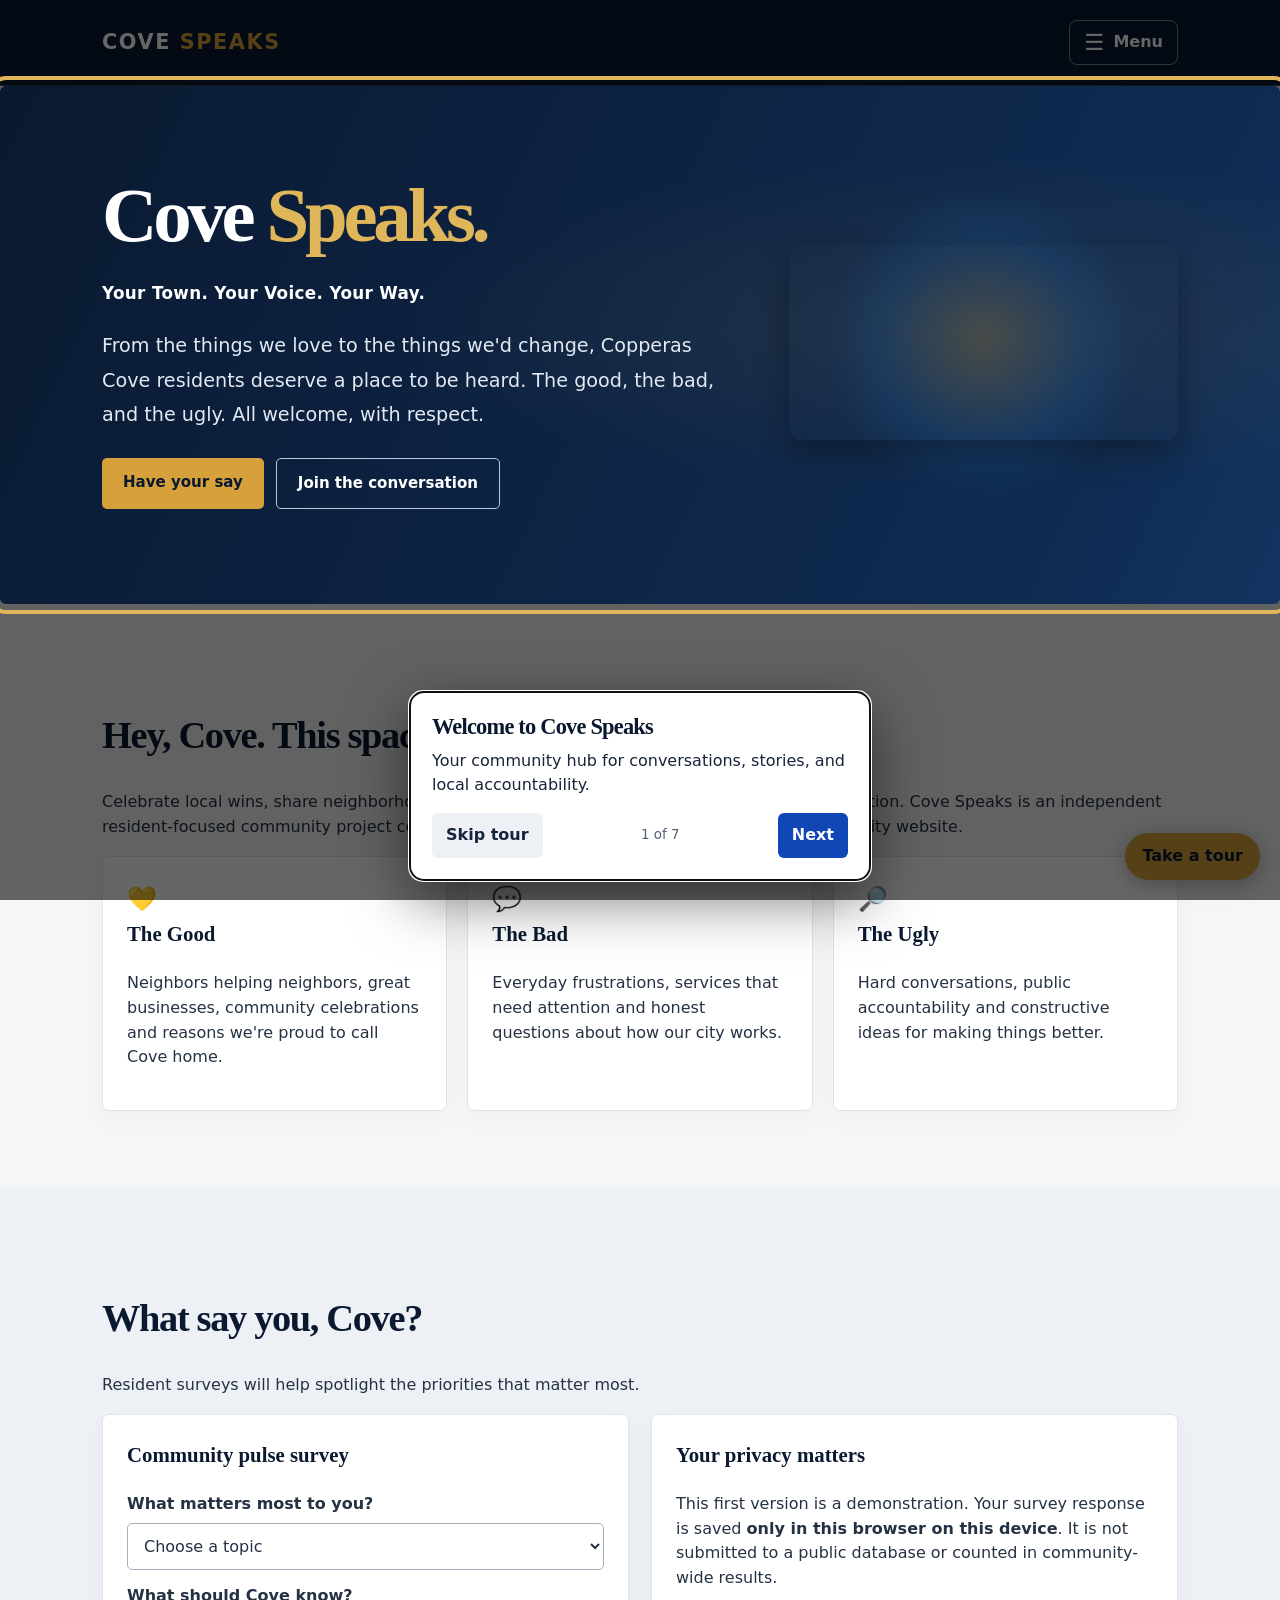
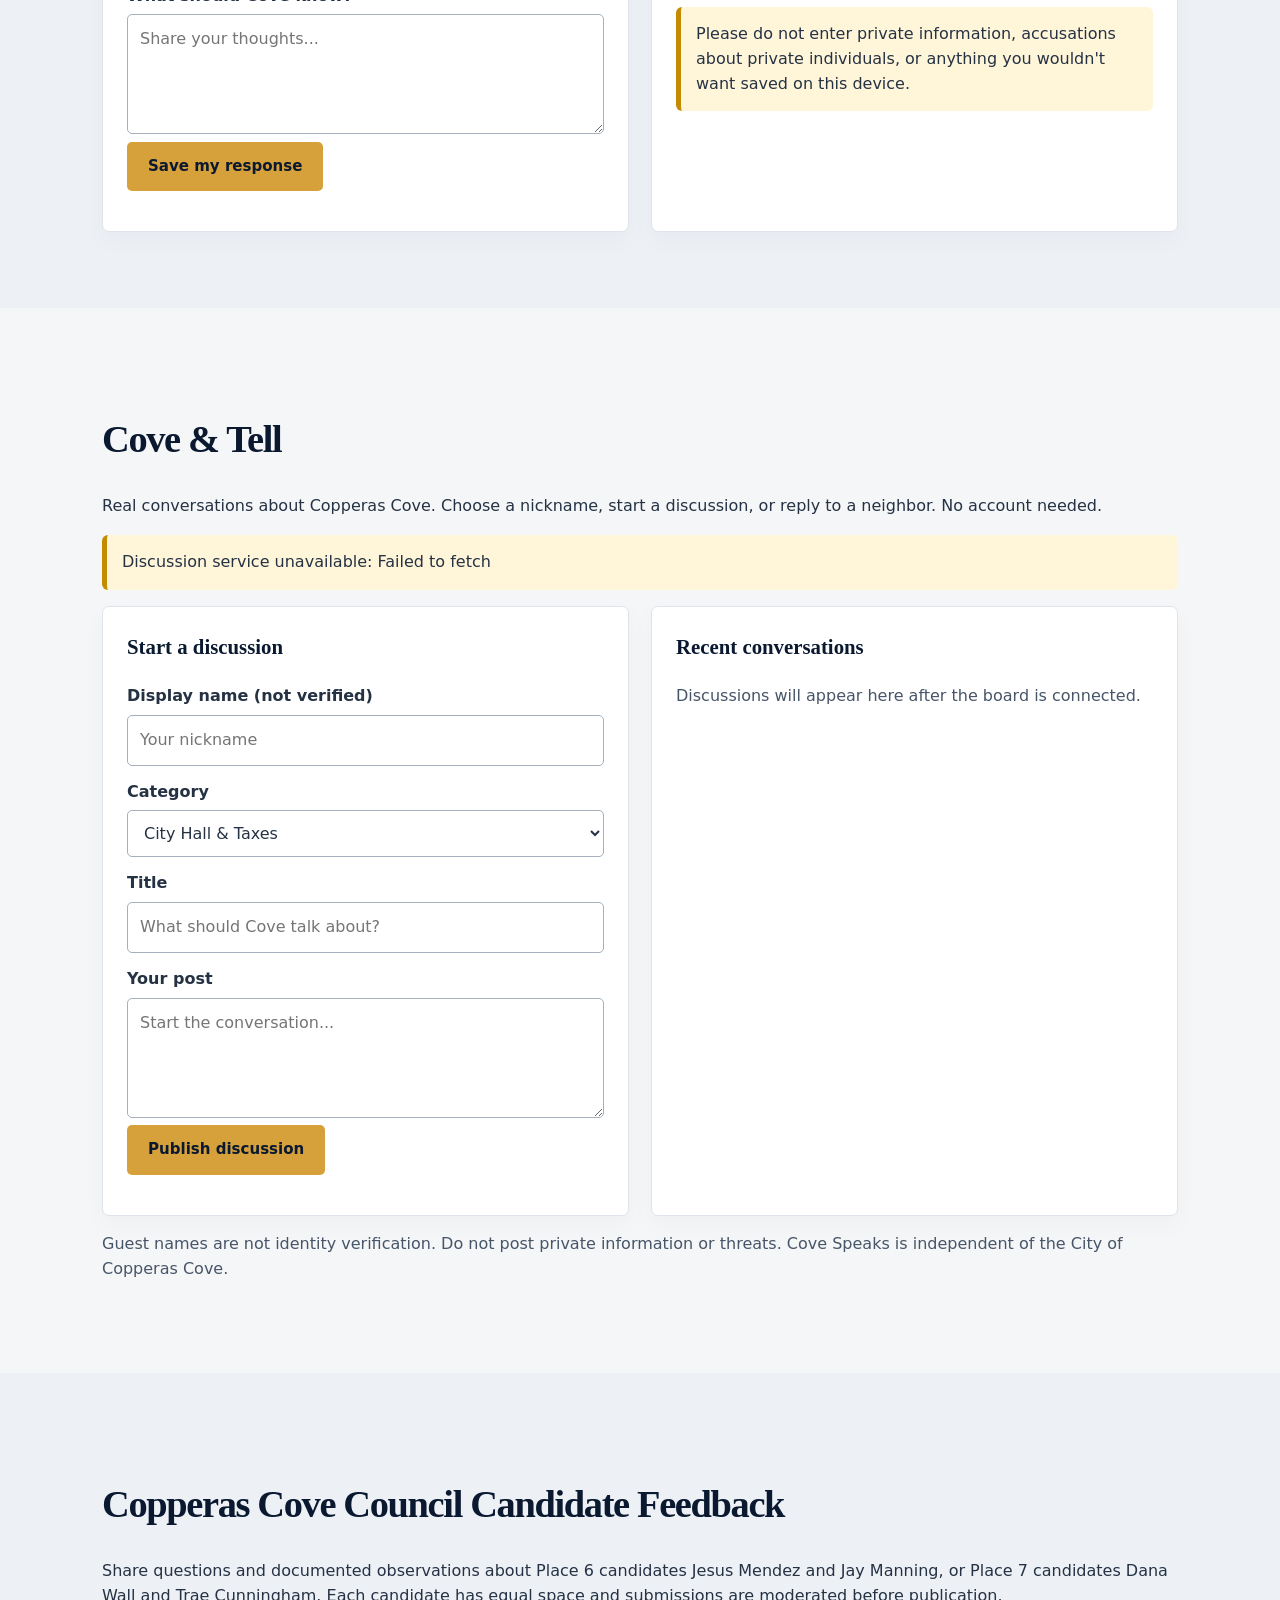
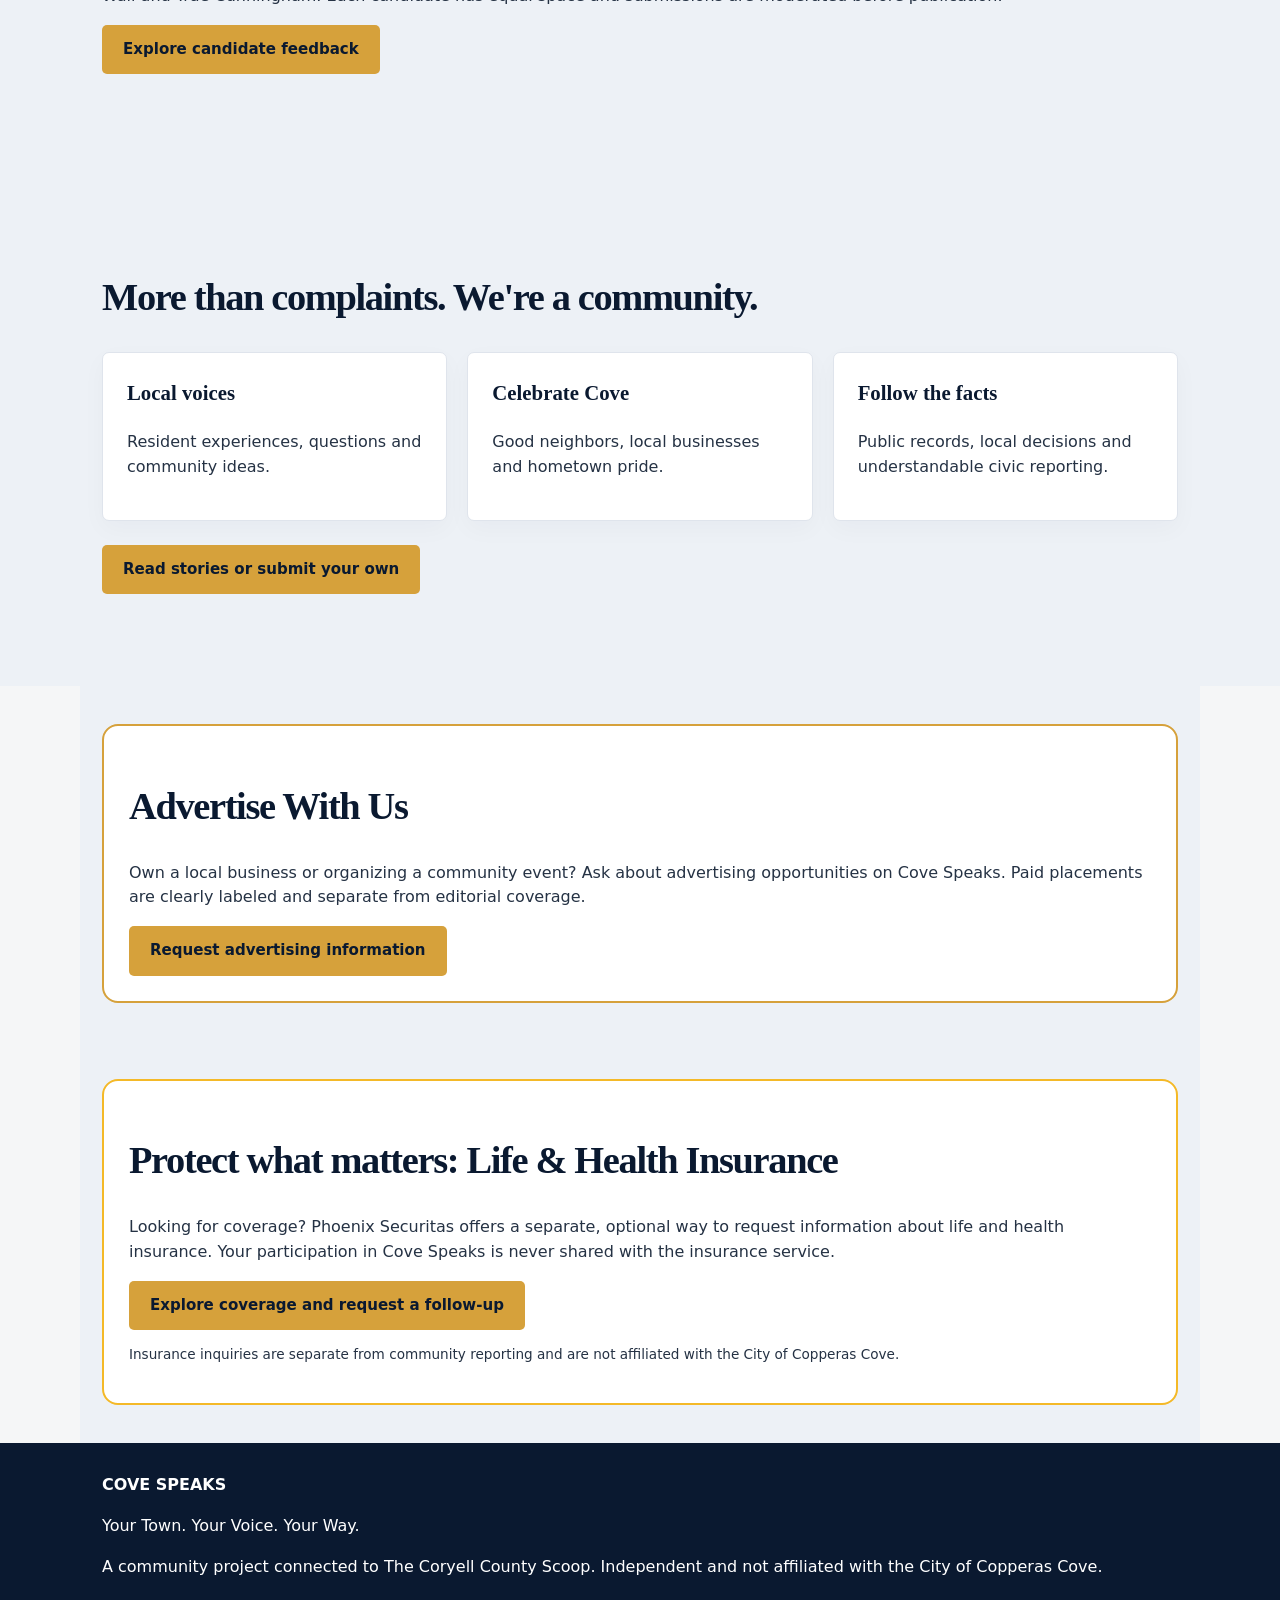
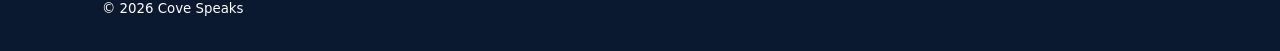
==== commit 84df7ee0: "Add responsive hamburger navigation and guided first-visit homepage tour" ====
--- a/index.html
+++ b/index.html
@@ -26,10 +26,13 @@
 
 /* Cove Speaks entrance: falling paw prints and accessible sound control */
 #paw-rain{position:fixed;inset:0;pointer-events:none;overflow:hidden;z-index:2147483000}.falling-paw{position:absolute;top:-70px;color:#d6a13b;opacity:0;font-size:var(--paw-size,30px);font-family:'Apple Color Emoji','Segoe UI Emoji',sans-serif;filter:drop-shadow(0 2px 2px #07132655);animation:pawFall var(--paw-duration,5s) linear var(--paw-delay,0s) forwards}@keyframes pawFall{0%{transform:translate3d(0,-30px,0) rotate(-35deg);opacity:0}12%{opacity:.8}85%{opacity:.75}100%{transform:translate3d(var(--paw-drift,40px),110vh,0) rotate(85deg);opacity:0}}#welcome-sound{position:fixed;right:18px;bottom:18px;z-index:2147483001;border:2px solid #d6a13b;background:#0a1930;color:white;border-radius:999px;padding:11px 17px;font:700 14px system-ui;box-shadow:0 6px 24px #0004;cursor:pointer}#welcome-sound:focus-visible{outline:3px solid #d6a13b;outline-offset:3px}@media(prefers-reduced-motion:reduce){.falling-paw{animation:none;opacity:.65;top:15vh}}
-.hero-video{display:block;width:100%;max-width:480px;height:auto;max-height:430px;object-fit:contain;border-radius:12px;box-shadow:0 12px 32px #0005}@media(max-width:760px){.hero-video{max-width:100%;max-height:none}}@media(prefers-reduced-motion:reduce){.hero-video{animation:none}}</style></head>
+.hero-video{display:block;width:100%;max-width:480px;height:auto;max-height:430px;object-fit:contain;border-radius:12px;box-shadow:0 12px 32px #0005}@media(max-width:760px){.hero-video{max-width:100%;max-height:none}}@media(prefers-reduced-motion:reduce){.hero-video{animation:none}}
+/* Collapsible navigation and first-visit tour */
+header .wrap{flex-wrap:nowrap;position:relative}#main-nav{display:none;position:absolute;z-index:60;top:calc(100% - 1px);right:22px;width:min(330px,calc(100vw - 44px));background:#0a1930;border:1px solid #ffffff40;border-radius:0 0 12px 12px;box-shadow:0 15px 30px #0005;padding:12px;flex-direction:column;gap:0}#main-nav.open{display:flex}#main-nav a{display:block;padding:12px 14px;border-radius:6px}#main-nav a:hover,#main-nav a:focus-visible{background:#ffffff20}.menu-toggle{display:flex;align-items:center;gap:9px;padding:9px 14px;background:transparent;border:1px solid #ffffff75;border-radius:8px;color:white;font:inherit;font-weight:700;cursor:pointer}.menu-toggle span:first-child{font-size:1.4rem;line-height:1}.tour-launch{position:fixed;bottom:20px;right:20px;z-index:65;background:#d6a13b;color:#0a1930;border:0;border-radius:30px;padding:11px 17px;font:inherit;font-weight:800;box-shadow:0 4px 20px #0004;cursor:pointer}.tour-overlay{position:fixed;inset:0;background:#0009;z-index:100;display:none}.tour-overlay.active{display:block}.tour-highlight{position:relative!important;z-index:101!important;outline:4px solid #e0b65b;outline-offset:6px;border-radius:6px;background-color:#102c54}.tour-dialog{position:fixed;z-index:102;bottom:20px;left:50%;transform:translateX(-50%);width:min(460px,calc(100vw - 32px));padding:22px;background:white;color:#17243a;border-radius:14px;box-shadow:0 18px 60px #0008;display:none}.tour-dialog.active{display:block}.tour-dialog h2{font-size:1.4rem;margin:0 0 8px}.tour-dialog p{margin:0 0 15px}.tour-actions{display:flex;justify-content:space-between;gap:10px;align-items:center}.tour-actions button{border:0;border-radius:6px;padding:10px 14px;font:inherit;font-weight:700;cursor:pointer}.tour-next{background:#1046b5;color:white}.tour-skip{background:#edf1f6;color:#17243a}.tour-counter{font-size:.84rem;color:#536176}@media(max-width:760px){header .wrap{align-items:center}#main-nav{right:22px}.tour-dialog{bottom:12px;padding:17px}}
+</style></head>
 <body><a href="#main" style="position:absolute;left:-9999px" onfocus="this.style.left='10px'" onblur="this.style.left='-9999px'">Skip to content</a>
-<header><div class="wrap"><a class="brand" href="#">COVE <span>SPEAKS</span></a><nav aria-label="Main navigation"><a href="#about">About</a><a href="/survey.html">City Survey</a><a href="#forum">Community</a><a href="/halls.html">Hall of Fame & Shame</a><a href="/candidates.html">Council Candidates</a><a href="/stories.html">Stories</a><a href="/advertise.html">Advertise With Us</a><a href="/insurance.html">Life & Health Insurance</a></nav></div></header>
-<main id="main"><div class="hero"><div class="wrap"><div><h1>Cove <span class="gold">Speaks.</span></h1><p><strong>Your Town. Your Voice. Your Way.</strong></p><p>From the things we love to the things we'd change, Copperas Cove residents deserve a place to be heard. The good, the bad, and the ugly. All welcome, with respect.</p><div class="actions"><a class="btn" href="/survey.html">Have your say</a><a class="btn secondary" href="#forum">Join the conversation</a></div></div><div class="mascot"><video class="hero-video" autoplay muted loop playsinline preload="metadata" aria-label="Cove Speaks welcome video"><source src="/generated_video%20%282%29.mp4" type="video/mp4">Your browser does not support video playback.</video></div></div></div>
+<header><div class="wrap"><a class="brand" href="#">COVE <span>SPEAKS</span></a><button id="menu-toggle" class="menu-toggle" type="button" aria-label="Open navigation menu" aria-expanded="false" aria-controls="main-nav"><span aria-hidden="true">☰</span><span>Menu</span></button><nav id="main-nav" aria-label="Main navigation"><a href="#about">About</a><a href="/survey.html">City Survey</a><a href="#forum">Community</a><a href="/halls.html">Hall of Fame & Shame</a><a href="/candidates.html">Council Candidates</a><a href="/stories.html">Stories</a><a href="/advertise.html">Advertise With Us</a><a href="/insurance.html">Life & Health Insurance</a></nav></div></header>
+<div id="tour-overlay" class="tour-overlay" aria-hidden="true"></div><div id="tour-dialog" class="tour-dialog" role="dialog" aria-modal="true" aria-labelledby="tour-title" aria-describedby="tour-description" tabindex="-1"><h2 id="tour-title"></h2><p id="tour-description"></p><div class="tour-actions"><button type="button" id="tour-skip" class="tour-skip">Skip tour</button><span id="tour-counter" class="tour-counter"></span><button type="button" id="tour-next" class="tour-next">Next</button></div></div><button id="tour-launch" class="tour-launch" type="button">Take a tour</button><main id="main"><div class="hero" id="home-hero"><div class="wrap"><div><h1>Cove <span class="gold">Speaks.</span></h1><p><strong>Your Town. Your Voice. Your Way.</strong></p><p>From the things we love to the things we'd change, Copperas Cove residents deserve a place to be heard. The good, the bad, and the ugly. All welcome, with respect.</p><div class="actions"><a class="btn" href="/survey.html">Have your say</a><a class="btn secondary" href="#forum">Join the conversation</a></div></div><div class="mascot"><video class="hero-video" autoplay muted loop playsinline preload="metadata" aria-label="Cove Speaks welcome video"><source src="/generated_video%20%282%29.mp4" type="video/mp4">Your browser does not support video playback.</video></div></div></div>
 <section id="about"><div class="wrap"><h2>Hey, Cove. This space is yours.</h2><p>Celebrate local wins, share neighborhood concerns, ask questions and help shape the conversation. Cove Speaks is an independent resident-focused community project connected to <strong>The Coryell County Scoop</strong>, not an official city website.</p><div class="cards"><article class="card"><div class="icon" aria-hidden="true">💛</div><h3>The Good</h3><p>Neighbors helping neighbors, great businesses, community celebrations and reasons we're proud to call Cove home.</p></article><article class="card"><div class="icon" aria-hidden="true">💬</div><h3>The Bad</h3><p>Everyday frustrations, services that need attention and honest questions about how our city works.</p></article><article class="card"><div class="icon" aria-hidden="true">🔎</div><h3>The Ugly</h3><p>Hard conversations, public accountability and constructive ideas for making things better.</p></article></div></div></section>
 <section id="surveys" style="background:#eaf0fc"><div class="wrap"><h2>What say you, Cove?</h2><p>Resident surveys will help spotlight the priorities that matter most.</p><div class="two"><div class="card"><h3>Community pulse survey</h3><form id="survey"><label for="priority">What matters most to you?</label><select id="priority" required><option value="">Choose a topic</option><option>Roads and sidewalks</option><option>Water and utilities</option><option>Property taxes and spending</option><option>Schools and families</option><option>Local businesses</option><option>Parks and recreation</option><option>Something else</option></select><label for="feedback">What should Cove know?</label><textarea id="feedback" maxlength="1500" required placeholder="Share your thoughts..."></textarea><button class="btn" type="submit">Save my response</button><p id="survey-status" class="status" role="status"></p></form></div><div class="card"><h3>Your privacy matters</h3><p>This first version is a demonstration. Your survey response is saved <strong>only in this browser on this device</strong>. It is not submitted to a public database or counted in community-wide results.</p><p class="note">Please do not enter private information, accusations about private individuals, or anything you wouldn't want saved on this device.</p></div></div></div></section>
 <section id="forum"><div class="wrap"><h2>Cove &amp; Tell</h2><p>Real conversations about Copperas Cove. Choose a nickname, start a discussion, or reply to a neighbor. No account needed.</p><p class="note" id="board-notice" role="status">The community board is being connected. Posting will open once the Cloudflare database and security checks are ready.</p><div class="two"><div class="card"><h3>Start a discussion</h3><form id="discussion-form"><label for="display-name">Display name (not verified)</label><input id="display-name" maxlength="40" minlength="2" required autocomplete="nickname" placeholder="Your nickname"><label for="discussion-category">Category</label><select id="discussion-category" required><option>City Hall &amp; Taxes</option><option>Schools &amp; Families</option><option>Roads &amp; Utilities</option><option>Local Businesses</option><option>Community Life</option></select><label for="discussion-title">Title</label><input id="discussion-title" maxlength="120" minlength="5" required placeholder="What should Cove talk about?"><label for="discussion-body">Your post</label><textarea id="discussion-body" maxlength="3000" minlength="10" required placeholder="Start the conversation..."></textarea><div id="discussion-captcha"></div><button class="btn" id="discussion-submit" type="submit" disabled>Posting coming soon</button><p id="discussion-status" class="status" role="status"></p></form></div><div class="card"><h3>Recent conversations</h3><div id="discussion-feed" aria-live="polite"><p class="muted">Discussions will appear here after the board is connected.</p></div></div></div><div class="card" id="discussion-detail" hidden style="margin-top:22px"><h3 id="detail-title"></h3><p id="detail-body"></p><div id="reply-feed"></div><h4>Reply to this discussion</h4><form id="reply-form"><label for="reply-name">Display name</label><input id="reply-name" maxlength="40" minlength="2" required><label for="reply-body">Your reply</label><textarea id="reply-body" maxlength="2000" required></textarea><div id="reply-captcha"></div><button class="btn" id="reply-submit" type="submit" disabled>Reply</button><p id="reply-status" role="status"></p></form></div><p class="muted">Guest names are not identity verification. Do not post private information or threats. Cove Speaks is independent of the City of Copperas Cove.</p></div></section>
@@ -58,4 +61,7 @@
 if(boardReady){$('board-notice').textContent='Community discussions are open. Be respectful and protect personal information.';$('discussion-submit').disabled=false;$('discussion-submit').textContent='Publish discussion';loadDiscussions();const script=document.createElement('script');script.src='https://challenges.cloudflare.com/turnstile/v0/api.js?render=explicit';script.onload=renderCaptcha;document.head.append(script)}
 </script>
 
+<script>
+(()=>{const menu=document.getElementById('menu-toggle'),nav=document.getElementById('main-nav'),overlay=document.getElementById('tour-overlay'),dialog=document.getElementById('tour-dialog'),title=document.getElementById('tour-title'),description=document.getElementById('tour-description'),counter=document.getElementById('tour-counter'),next=document.getElementById('tour-next'),skip=document.getElementById('tour-skip'),launch=document.getElementById('tour-launch');let step=0,active=false,highlight=null,lastFocus=null;const steps=[{target:'#home-hero',title:'Welcome to Cove Speaks',description:'Your community hub for conversations, stories, and local accountability.'},{target:'#main-nav',title:'Explore the menu',description:'Find the city survey, community discussions, candidate feedback, Stories, advertising and more.',menu:true},{target:'#surveys',title:'Share what matters',description:'Explore community priorities and find the city survey.'},{target:'#forum',title:'Cove & Tell',description:'Join conversations about local issues and neighborhood life.'},{target:'#stories',title:'Community Stories',description:'Read local experiences or submit your own story for editorial review.'},{target:'#candidate-feedback',title:'Council candidates',description:'Explore moderated resident feedback about local council candidates.'},{target:'#advertise-heading',title:'Advertise With Us',description:'Local businesses and organizations can ask about advertising opportunities.'}];function setMenu(open){nav.classList.toggle('open',open);menu.setAttribute('aria-expanded',String(open));menu.setAttribute('aria-label',open?'Close navigation menu':'Open navigation menu');menu.querySelector('span').textContent=open?'✕':'☰'}menu.addEventListener('click',()=>setMenu(!nav.classList.contains('open')));document.addEventListener('click',e=>{if(!menu.contains(e.target)&&!nav.contains(e.target)&&!active)setMenu(false)});nav.addEventListener('click',e=>{if(e.target.closest('a')&&!active)setMenu(false)});function clear(){if(highlight){highlight.classList.remove('tour-highlight');highlight=null}}function show(){clear();const item=steps[step];setMenu(!!item.menu);highlight=document.querySelector(item.target);if(highlight){highlight.classList.add('tour-highlight');highlight.scrollIntoView({behavior:'instant',block:'center'})}title.textContent=item.title;description.textContent=item.description;counter.textContent=(step+1)+' of '+steps.length;next.textContent=step===steps.length-1?'Finish':'Next';dialog.focus()}function finish(){active=false;clear();overlay.classList.remove('active');dialog.classList.remove('active');setMenu(false);try{localStorage.setItem('covespeaks-tour-complete','1')}catch{}if(lastFocus?.isConnected)lastFocus.focus();else launch.focus()}function start(){if(active)return;lastFocus=document.activeElement;active=true;step=0;overlay.classList.add('active');dialog.classList.add('active');show()}next.addEventListener('click',()=>{if(step===steps.length-1)finish();else{step++;show()}});skip.addEventListener('click',finish);launch.addEventListener('click',start);document.addEventListener('keydown',e=>{if(active){if(e.key==='Escape'){finish();return}if(e.key==='Tab'){const buttons=[skip,next];if(e.shiftKey&&document.activeElement===skip){e.preventDefault();next.focus()}else if(!e.shiftKey&&document.activeElement===next){e.preventDefault();skip.focus()}}}else if(e.key==='Escape')setMenu(false)});let seen=false;try{seen=localStorage.getItem('covespeaks-tour-complete')==='1'}catch{}if(!seen)window.addEventListener('load',()=>setTimeout(start,600),{once:true});})();
+</script>
 </body></html>
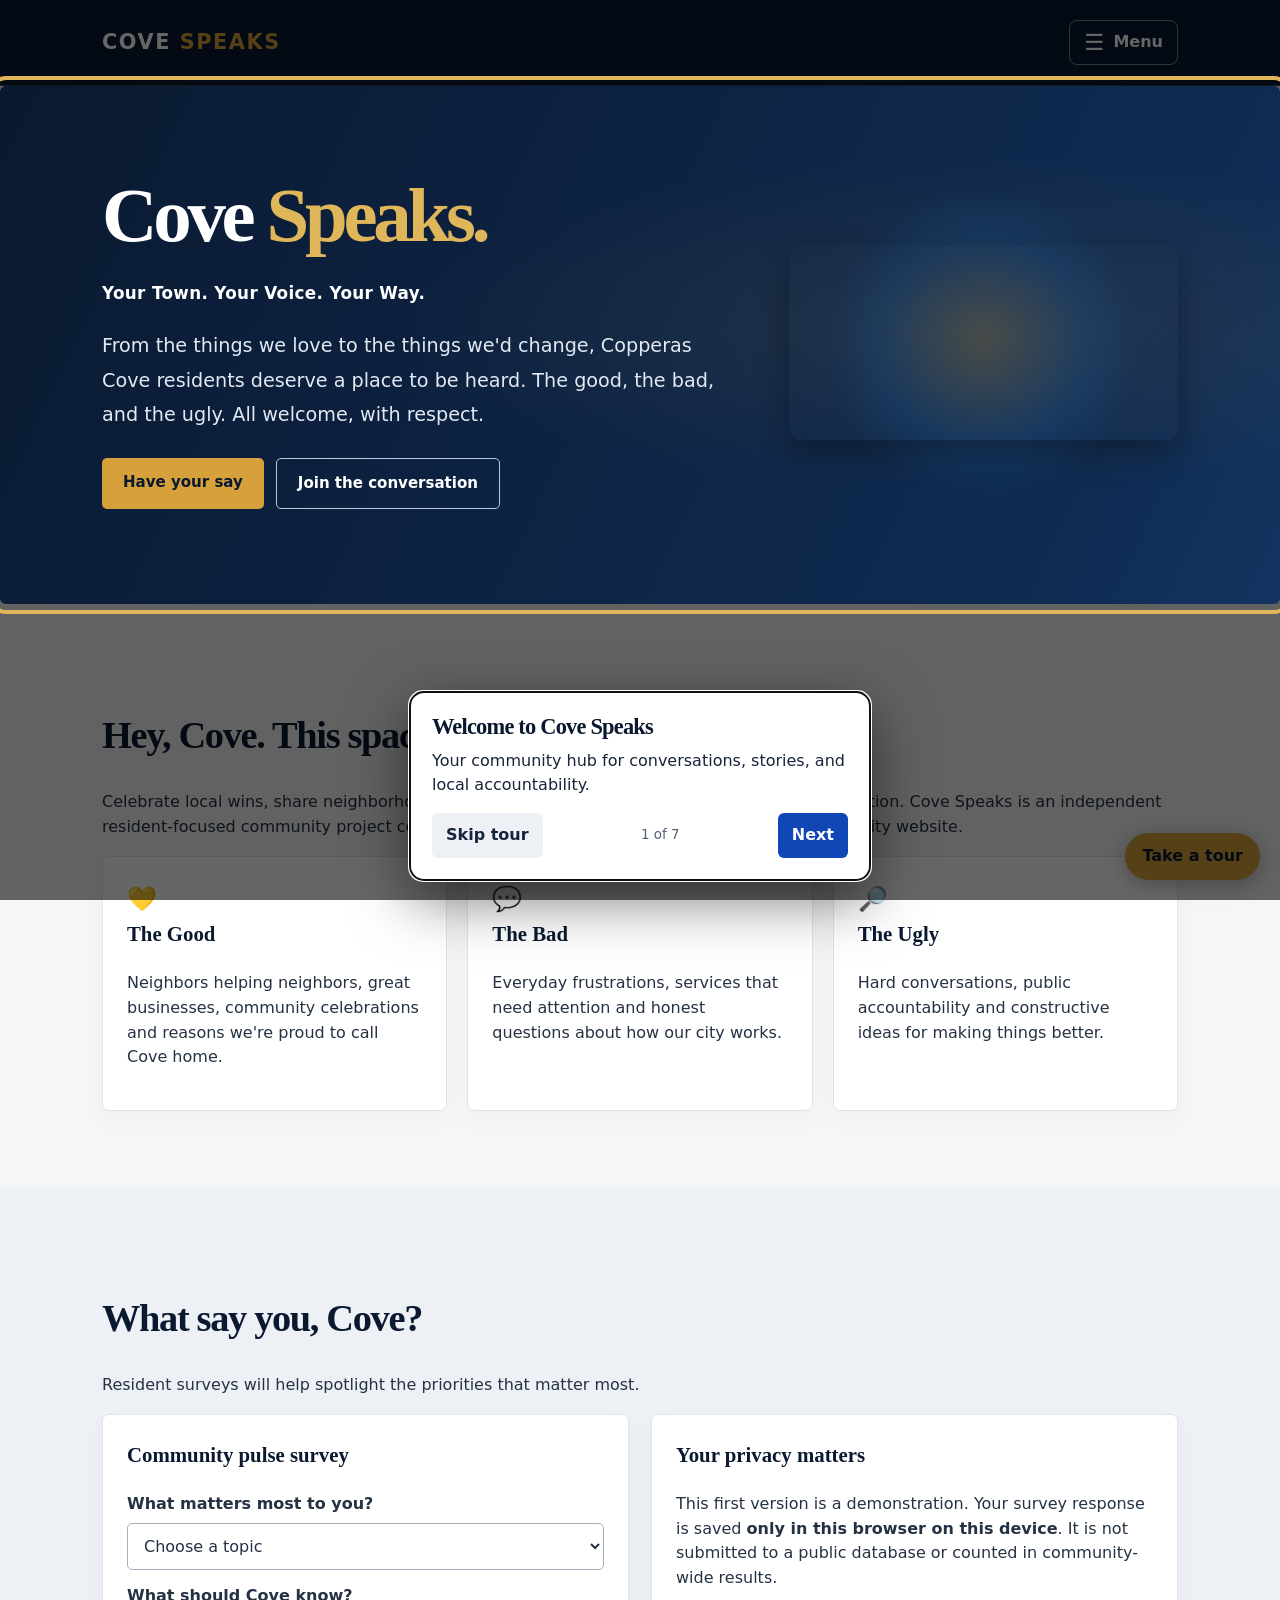
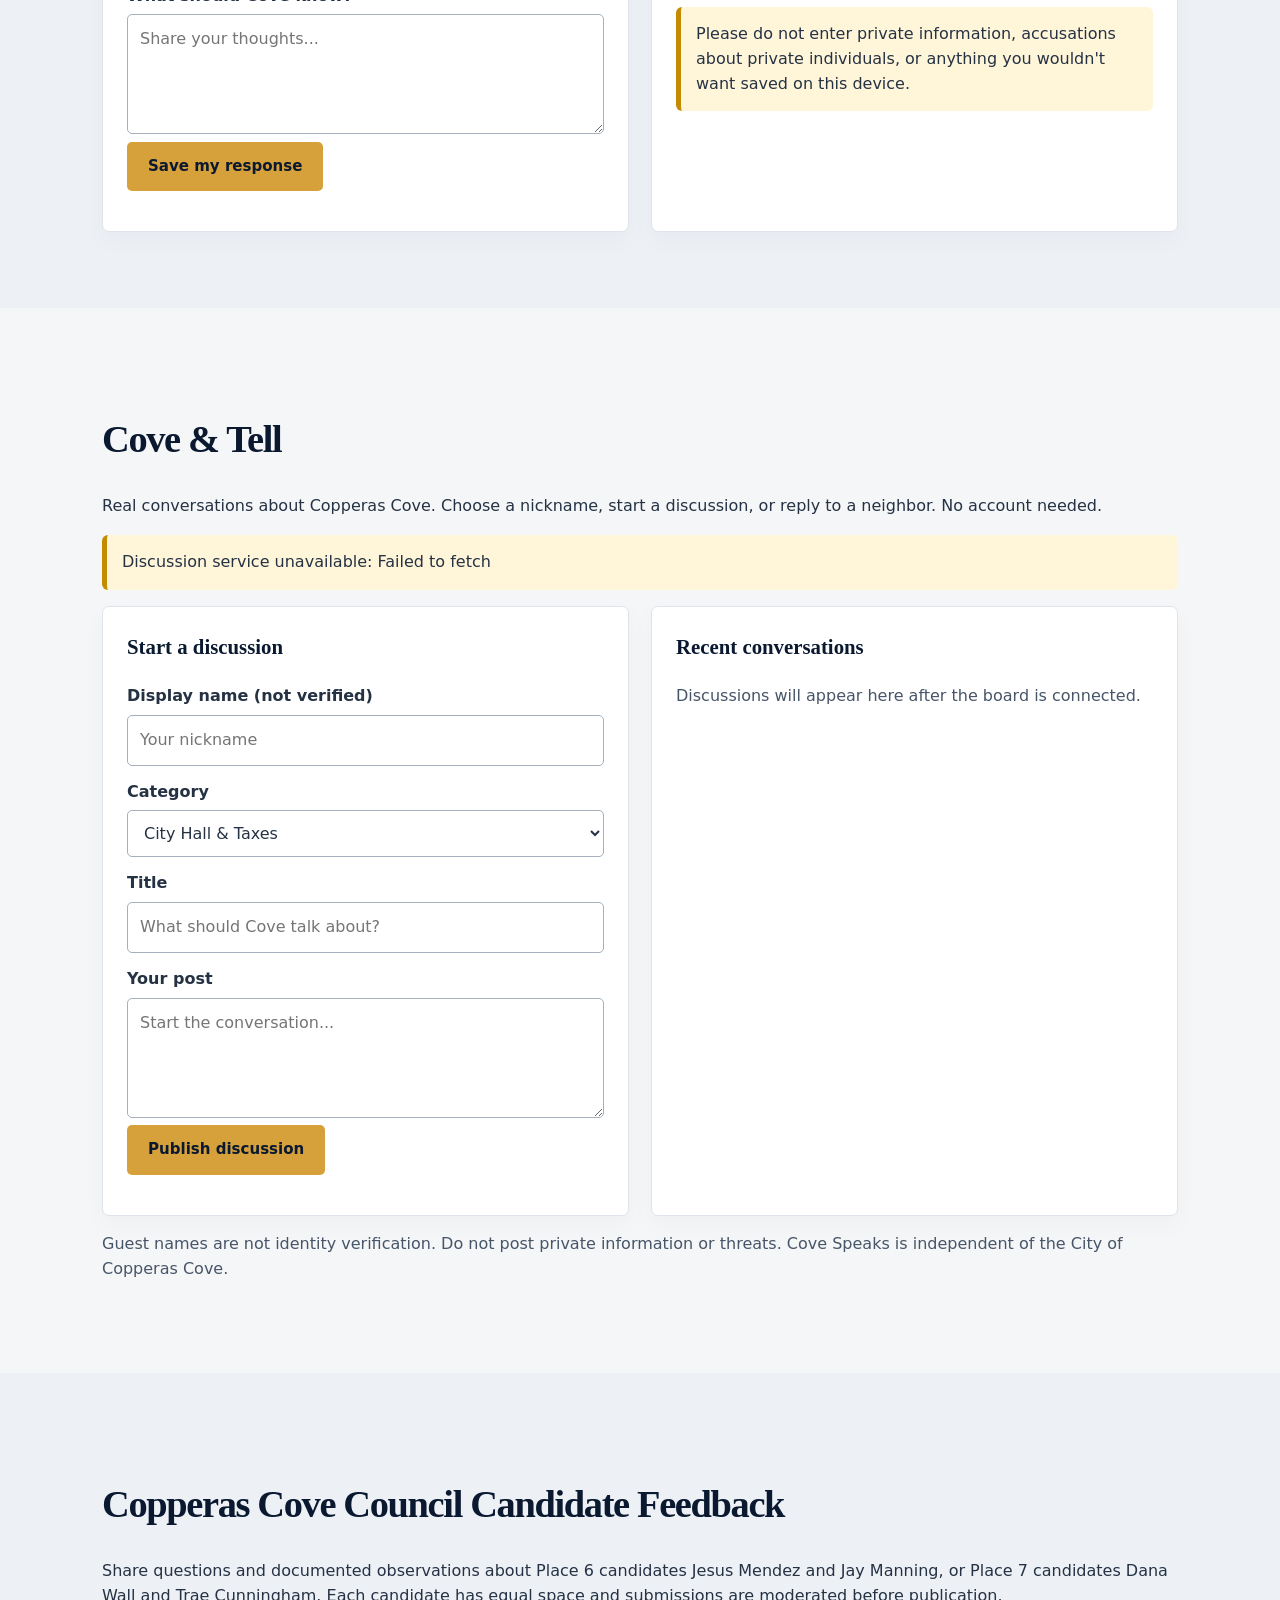
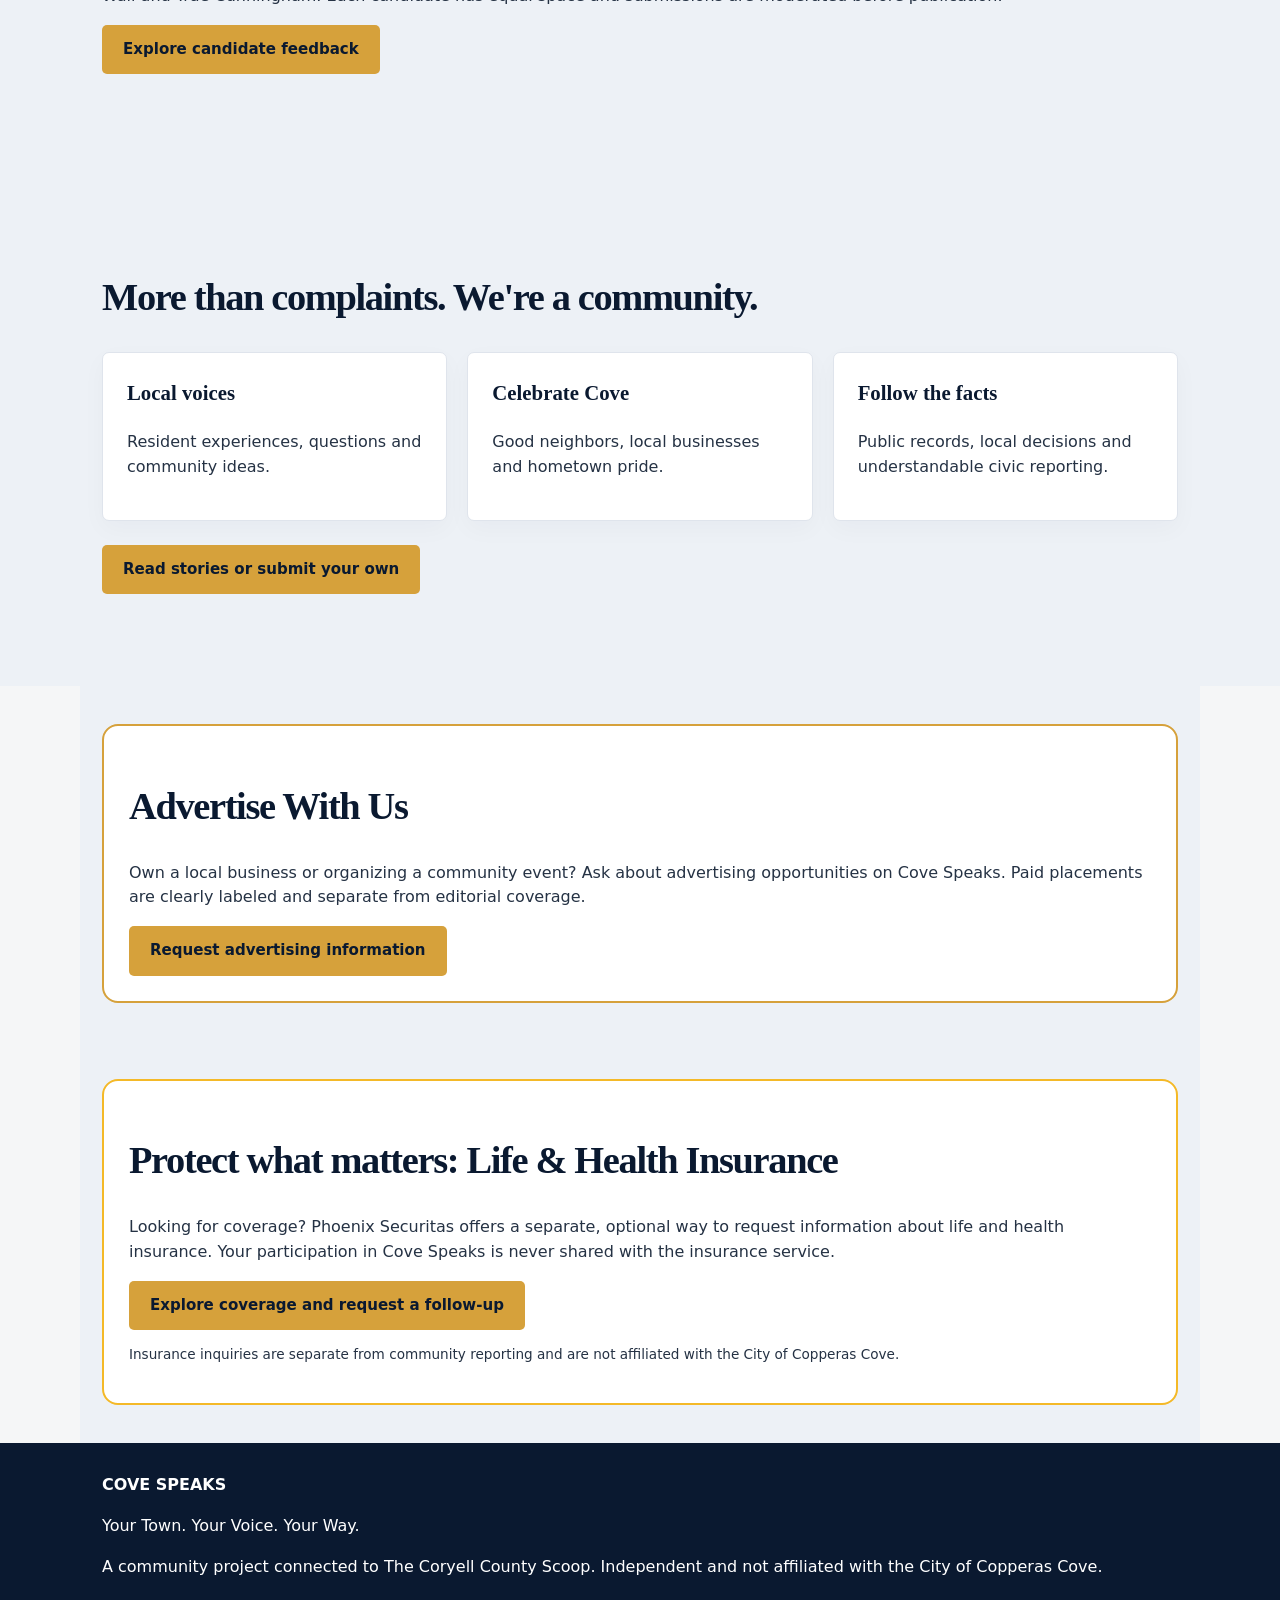
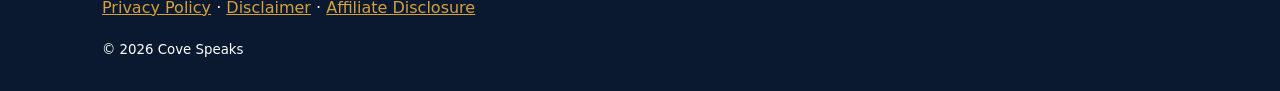
==== commit 7bf4e201: "Link privacy disclaimer and affiliate disclosures" ====
--- a/index.html
+++ b/index.html
@@ -37,7 +37,7 @@
 <section id="surveys" style="background:#eaf0fc"><div class="wrap"><h2>What say you, Cove?</h2><p>Resident surveys will help spotlight the priorities that matter most.</p><div class="two"><div class="card"><h3>Community pulse survey</h3><form id="survey"><label for="priority">What matters most to you?</label><select id="priority" required><option value="">Choose a topic</option><option>Roads and sidewalks</option><option>Water and utilities</option><option>Property taxes and spending</option><option>Schools and families</option><option>Local businesses</option><option>Parks and recreation</option><option>Something else</option></select><label for="feedback">What should Cove know?</label><textarea id="feedback" maxlength="1500" required placeholder="Share your thoughts..."></textarea><button class="btn" type="submit">Save my response</button><p id="survey-status" class="status" role="status"></p></form></div><div class="card"><h3>Your privacy matters</h3><p>This first version is a demonstration. Your survey response is saved <strong>only in this browser on this device</strong>. It is not submitted to a public database or counted in community-wide results.</p><p class="note">Please do not enter private information, accusations about private individuals, or anything you wouldn't want saved on this device.</p></div></div></div></section>
 <section id="forum"><div class="wrap"><h2>Cove &amp; Tell</h2><p>Real conversations about Copperas Cove. Choose a nickname, start a discussion, or reply to a neighbor. No account needed.</p><p class="note" id="board-notice" role="status">The community board is being connected. Posting will open once the Cloudflare database and security checks are ready.</p><div class="two"><div class="card"><h3>Start a discussion</h3><form id="discussion-form"><label for="display-name">Display name (not verified)</label><input id="display-name" maxlength="40" minlength="2" required autocomplete="nickname" placeholder="Your nickname"><label for="discussion-category">Category</label><select id="discussion-category" required><option>City Hall &amp; Taxes</option><option>Schools &amp; Families</option><option>Roads &amp; Utilities</option><option>Local Businesses</option><option>Community Life</option></select><label for="discussion-title">Title</label><input id="discussion-title" maxlength="120" minlength="5" required placeholder="What should Cove talk about?"><label for="discussion-body">Your post</label><textarea id="discussion-body" maxlength="3000" minlength="10" required placeholder="Start the conversation..."></textarea><div id="discussion-captcha"></div><button class="btn" id="discussion-submit" type="submit" disabled>Posting coming soon</button><p id="discussion-status" class="status" role="status"></p></form></div><div class="card"><h3>Recent conversations</h3><div id="discussion-feed" aria-live="polite"><p class="muted">Discussions will appear here after the board is connected.</p></div></div></div><div class="card" id="discussion-detail" hidden style="margin-top:22px"><h3 id="detail-title"></h3><p id="detail-body"></p><div id="reply-feed"></div><h4>Reply to this discussion</h4><form id="reply-form"><label for="reply-name">Display name</label><input id="reply-name" maxlength="40" minlength="2" required><label for="reply-body">Your reply</label><textarea id="reply-body" maxlength="2000" required></textarea><div id="reply-captcha"></div><button class="btn" id="reply-submit" type="submit" disabled>Reply</button><p id="reply-status" role="status"></p></form></div><p class="muted">Guest names are not identity verification. Do not post private information or threats. Cove Speaks is independent of the City of Copperas Cove.</p></div></section>
 <section id="candidate-feedback" style="background:#fff"><div class="wrap"><h2>Copperas Cove Council Candidate Feedback</h2><p>Share questions and documented observations about Place 6 candidates Jesus Mendez and Jay Manning, or Place 7 candidates Dana Wall and Trae Cunningham. Each candidate has equal space and submissions are moderated before publication.</p><p><a class="btn" href="/candidates.html">Explore candidate feedback</a></p></div></section><section id="stories" style="background:#eaf0fc"><div class="wrap"><h2>More than complaints. We're a community.</h2><div class="cards"><article class="card"><h3>Local voices</h3><p>Resident experiences, questions and community ideas.</p></article><article class="card"><h3>Celebrate Cove</h3><p>Good neighbors, local businesses and hometown pride.</p></article><article class="card"><h3>Follow the facts</h3><p>Public records, local decisions and understandable civic reporting.</p></article></div><p style="margin-top:24px"><a class="btn" href="/stories.html">Read stories or submit your own</a></p></div></section><section class="wrap" aria-labelledby="advertise-heading" style="padding:38px 22px"><div style="border:2px solid #d6a13b;border-radius:16px;padding:25px;background:#fff"><h2 id="advertise-heading">Advertise With Us</h2><p>Own a local business or organizing a community event? Ask about advertising opportunities on Cove Speaks. Paid placements are clearly labeled and separate from editorial coverage.</p><a class="btn" href="/advertise.html">Request advertising information</a></div></section><section class="wrap" aria-labelledby="insurance-heading" style="padding:38px 22px"><div style="border:2px solid #f4b928;border-radius:16px;padding:25px;background:white"><h2 id="insurance-heading">Protect what matters: Life & Health Insurance</h2><p>Looking for coverage? Phoenix Securitas offers a separate, optional way to request information about life and health insurance. Your participation in Cove Speaks is never shared with the insurance service.</p><a class="btn" href="/insurance.html">Explore coverage and request a follow-up</a><p style="font-size:.85rem">Insurance inquiries are separate from community reporting and are not affiliated with the City of Copperas Cove.</p></div></section></main>
-<footer><div class="wrap"><strong>COVE SPEAKS</strong><p>Your Town. Your Voice. Your Way.</p><p>A community project connected to The Coryell County Scoop. Independent and not affiliated with the City of Copperas Cove.</p><small>© 2026 Cove Speaks</small></div></footer>
+<footer><div class="wrap"><strong>COVE SPEAKS</strong><p>Your Town. Your Voice. Your Way.</p><p>A community project connected to The Coryell County Scoop. Independent and not affiliated with the City of Copperas Cove.</p><p><a href="/privacy.html">Privacy Policy</a> · <a href="/disclaimer.html">Disclaimer</a> · <a href="/affiliates.html">Affiliate Disclosure</a></p><small>© 2026 Cove Speaks</small></div></footer>
 <script>
 const $=id=>document.getElementById(id);
 const read=key=>{try{return JSON.parse(localStorage.getItem(key)||'[]')}catch{return []}};
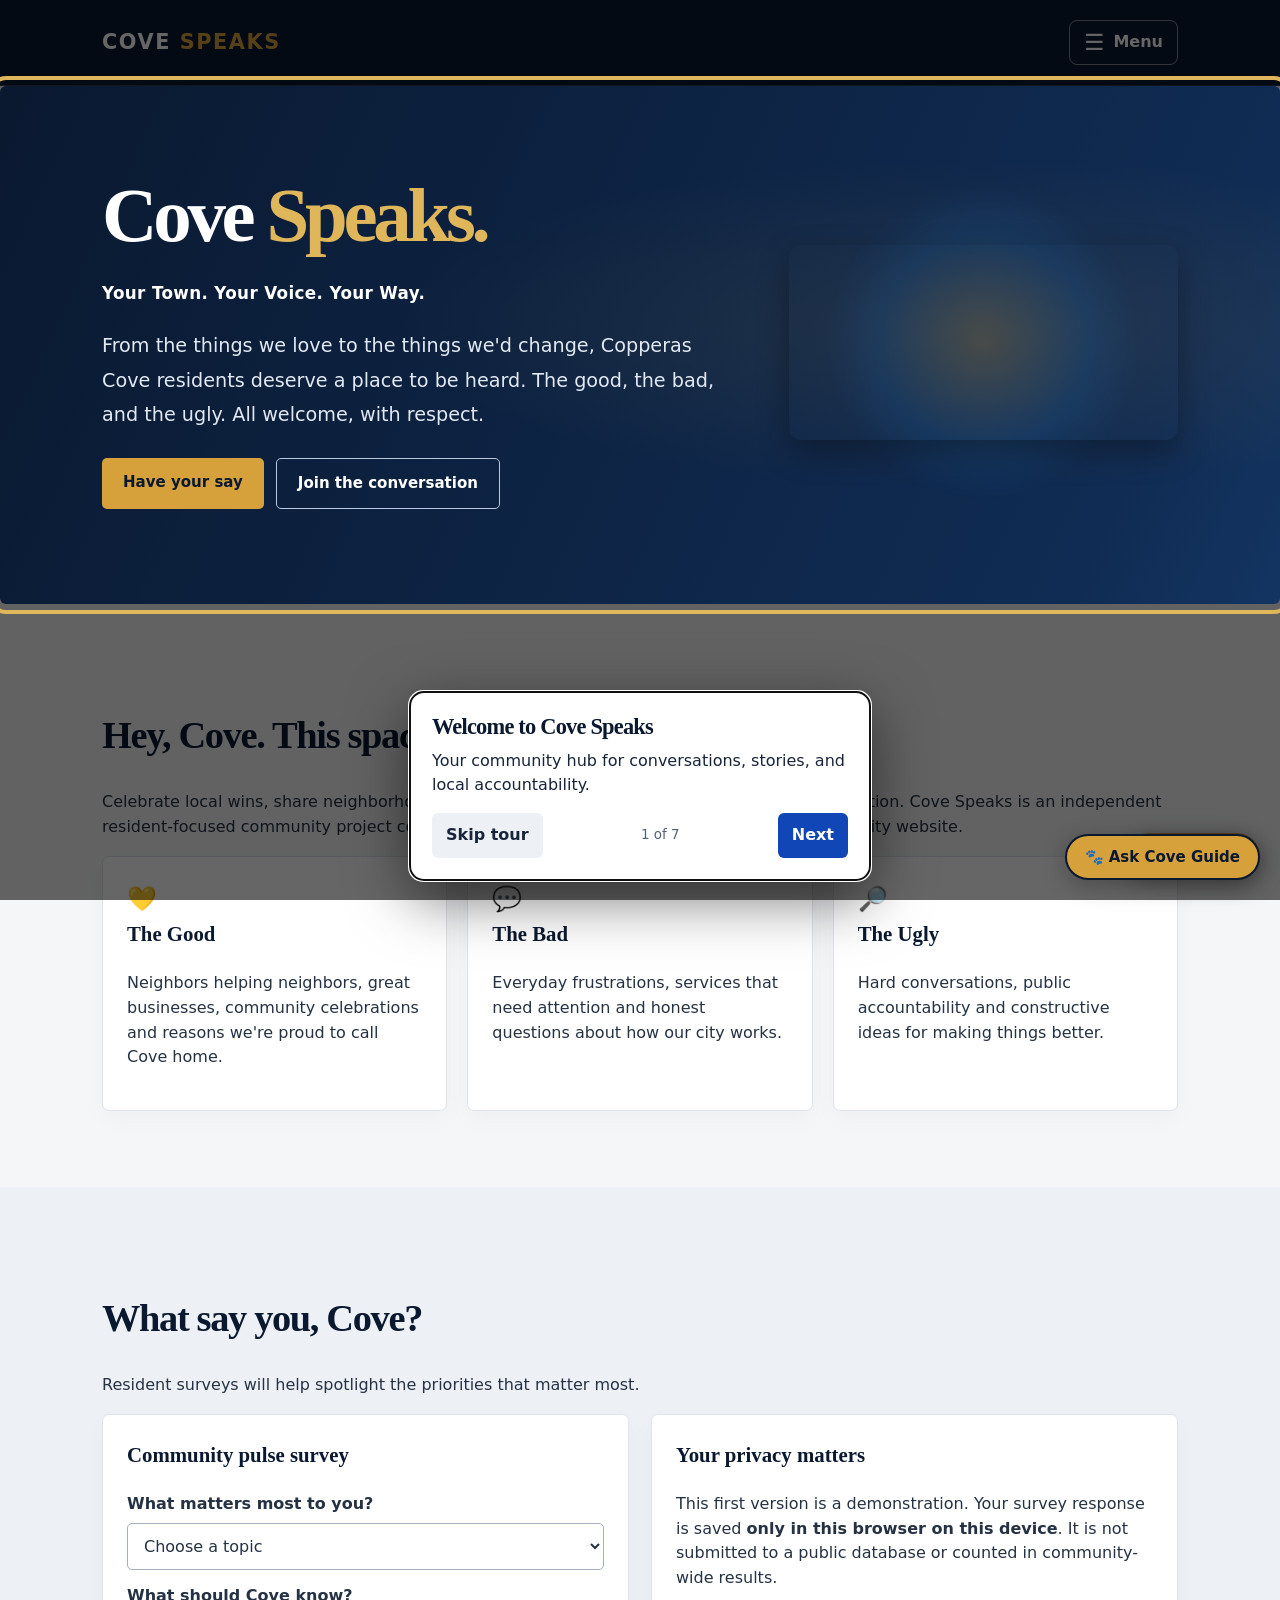
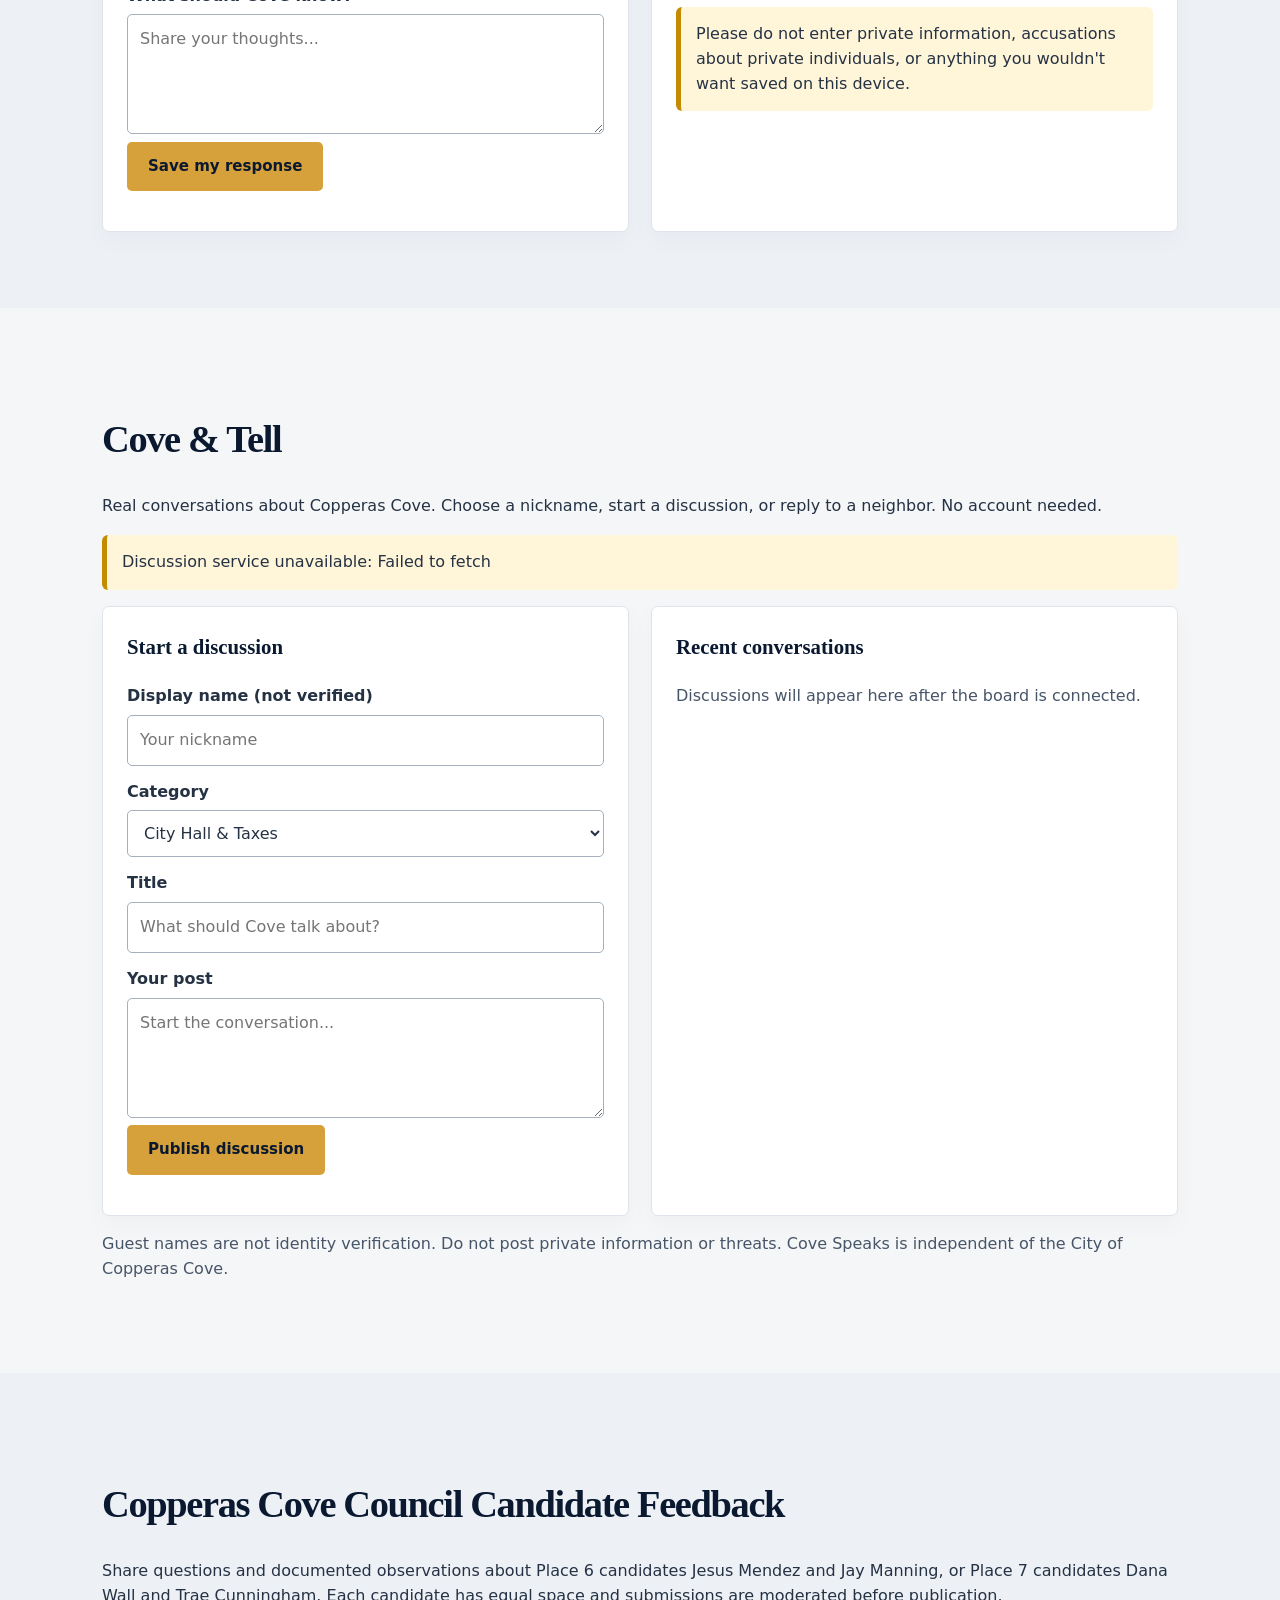
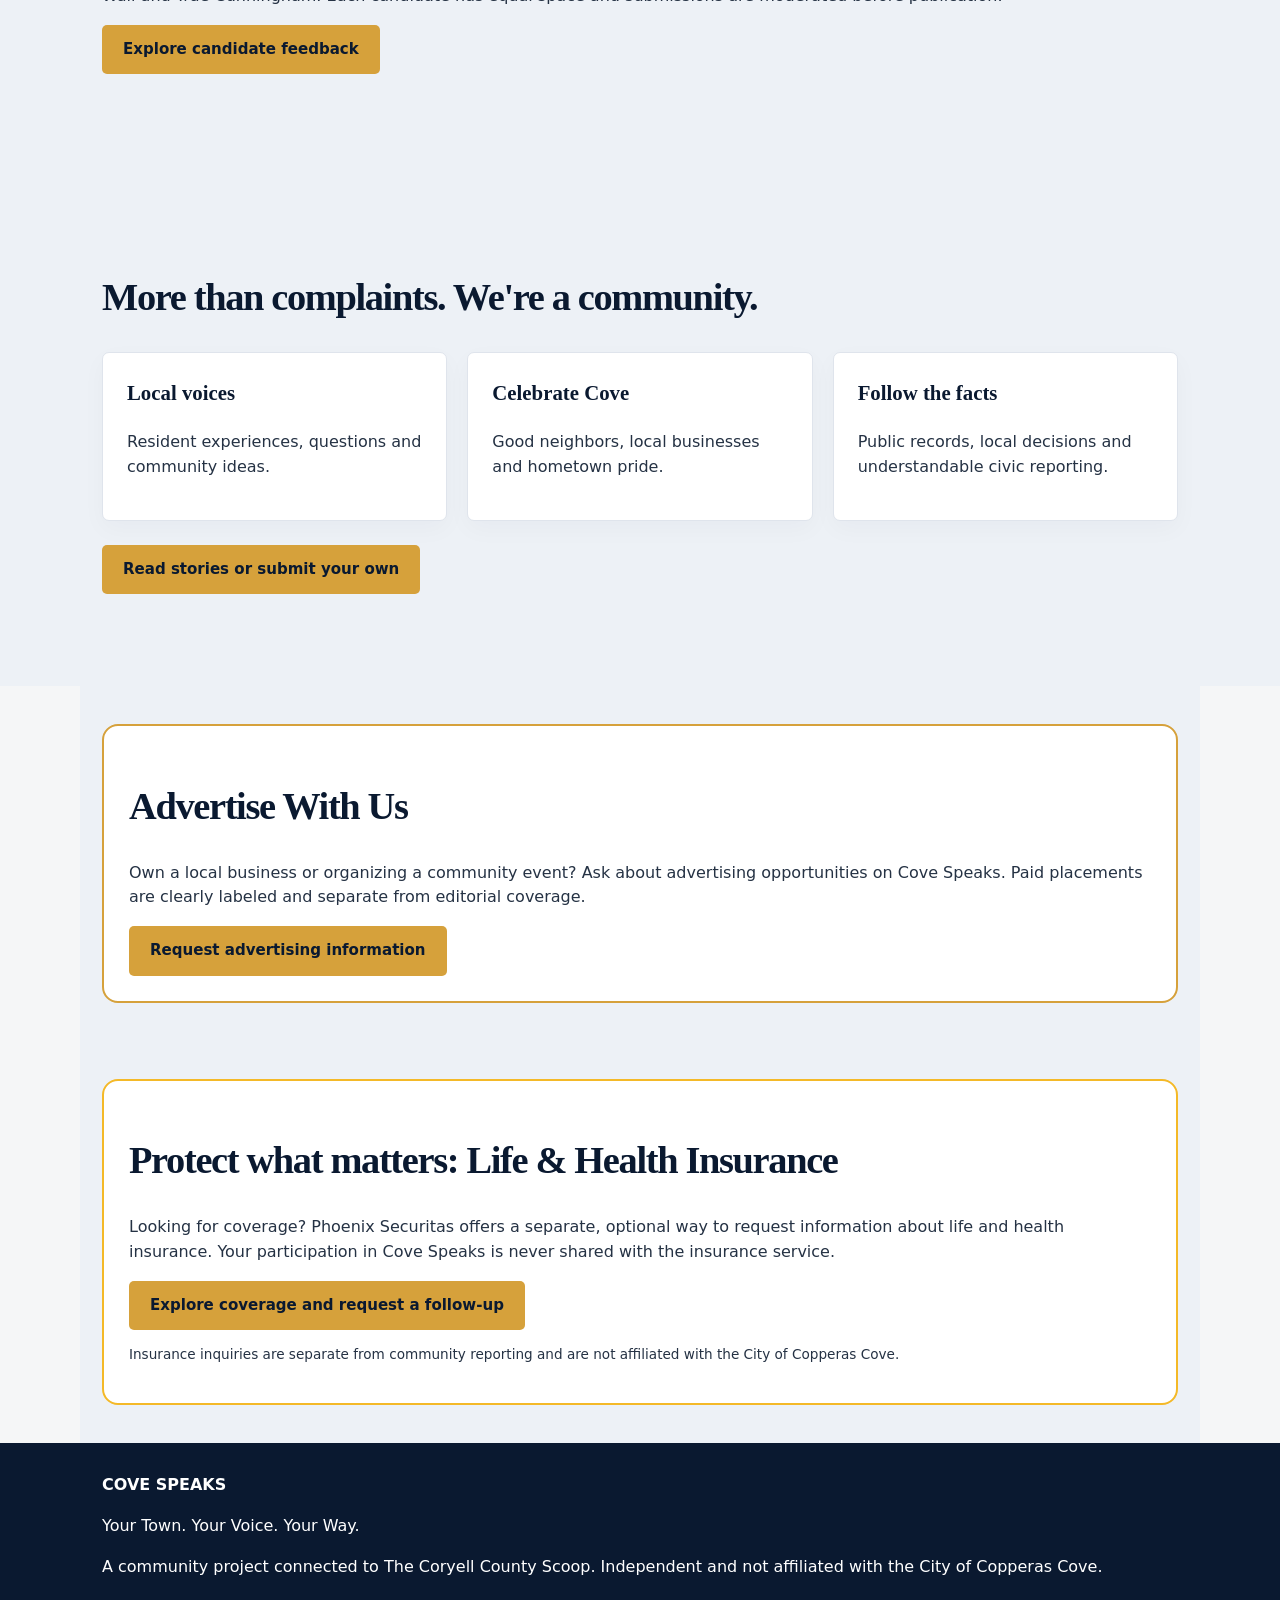
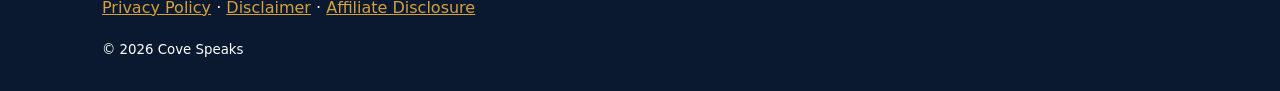
==== commit e0c436e7: "Enable Cove Guide floating site navigation and post search" ====
--- a/index.html
+++ b/index.html
@@ -29,7 +29,7 @@
 .hero-video{display:block;width:100%;max-width:480px;height:auto;max-height:430px;object-fit:contain;border-radius:12px;box-shadow:0 12px 32px #0005}@media(max-width:760px){.hero-video{max-width:100%;max-height:none}}@media(prefers-reduced-motion:reduce){.hero-video{animation:none}}
 /* Collapsible navigation and first-visit tour */
 header .wrap{flex-wrap:nowrap;position:relative}#main-nav{display:none;position:absolute;z-index:60;top:calc(100% - 1px);right:22px;width:min(330px,calc(100vw - 44px));background:#0a1930;border:1px solid #ffffff40;border-radius:0 0 12px 12px;box-shadow:0 15px 30px #0005;padding:12px;flex-direction:column;gap:0}#main-nav.open{display:flex}#main-nav a{display:block;padding:12px 14px;border-radius:6px}#main-nav a:hover,#main-nav a:focus-visible{background:#ffffff20}.menu-toggle{display:flex;align-items:center;gap:9px;padding:9px 14px;background:transparent;border:1px solid #ffffff75;border-radius:8px;color:white;font:inherit;font-weight:700;cursor:pointer}.menu-toggle span:first-child{font-size:1.4rem;line-height:1}.tour-launch{position:fixed;bottom:20px;right:20px;z-index:65;background:#d6a13b;color:#0a1930;border:0;border-radius:30px;padding:11px 17px;font:inherit;font-weight:800;box-shadow:0 4px 20px #0004;cursor:pointer}.tour-overlay{position:fixed;inset:0;background:#0009;z-index:100;display:none}.tour-overlay.active{display:block}.tour-highlight{position:relative!important;z-index:101!important;outline:4px solid #e0b65b;outline-offset:6px;border-radius:6px;background-color:#102c54}.tour-dialog{position:fixed;z-index:102;bottom:20px;left:50%;transform:translateX(-50%);width:min(460px,calc(100vw - 32px));padding:22px;background:white;color:#17243a;border-radius:14px;box-shadow:0 18px 60px #0008;display:none}.tour-dialog.active{display:block}.tour-dialog h2{font-size:1.4rem;margin:0 0 8px}.tour-dialog p{margin:0 0 15px}.tour-actions{display:flex;justify-content:space-between;gap:10px;align-items:center}.tour-actions button{border:0;border-radius:6px;padding:10px 14px;font:inherit;font-weight:700;cursor:pointer}.tour-next{background:#1046b5;color:white}.tour-skip{background:#edf1f6;color:#17243a}.tour-counter{font-size:.84rem;color:#536176}@media(max-width:760px){header .wrap{align-items:center}#main-nav{right:22px}.tour-dialog{bottom:12px;padding:17px}}
-</style></head>
+</style><link rel="stylesheet" href="/cove-guide.css"></head>
 <body><a href="#main" style="position:absolute;left:-9999px" onfocus="this.style.left='10px'" onblur="this.style.left='-9999px'">Skip to content</a>
 <header><div class="wrap"><a class="brand" href="#">COVE <span>SPEAKS</span></a><button id="menu-toggle" class="menu-toggle" type="button" aria-label="Open navigation menu" aria-expanded="false" aria-controls="main-nav"><span aria-hidden="true">☰</span><span>Menu</span></button><nav id="main-nav" aria-label="Main navigation"><a href="#about">About</a><a href="/survey.html">City Survey</a><a href="#forum">Community</a><a href="/halls.html">Hall of Fame & Shame</a><a href="/candidates.html">Council Candidates</a><a href="/stories.html">Stories</a><a href="/advertise.html">Advertise With Us</a><a href="/insurance.html">Life & Health Insurance</a></nav></div></header>
 <div id="tour-overlay" class="tour-overlay" aria-hidden="true"></div><div id="tour-dialog" class="tour-dialog" role="dialog" aria-modal="true" aria-labelledby="tour-title" aria-describedby="tour-description" tabindex="-1"><h2 id="tour-title"></h2><p id="tour-description"></p><div class="tour-actions"><button type="button" id="tour-skip" class="tour-skip">Skip tour</button><span id="tour-counter" class="tour-counter"></span><button type="button" id="tour-next" class="tour-next">Next</button></div></div><button id="tour-launch" class="tour-launch" type="button">Take a tour</button><main id="main"><div class="hero" id="home-hero"><div class="wrap"><div><h1>Cove <span class="gold">Speaks.</span></h1><p><strong>Your Town. Your Voice. Your Way.</strong></p><p>From the things we love to the things we'd change, Copperas Cove residents deserve a place to be heard. The good, the bad, and the ugly. All welcome, with respect.</p><div class="actions"><a class="btn" href="/survey.html">Have your say</a><a class="btn secondary" href="#forum">Join the conversation</a></div></div><div class="mascot"><video class="hero-video" autoplay muted loop playsinline preload="metadata" aria-label="Cove Speaks welcome video"><source src="/generated_video%20%282%29.mp4" type="video/mp4">Your browser does not support video playback.</video></div></div></div>
@@ -64,4 +64,4 @@
 <script>
 (()=>{const menu=document.getElementById('menu-toggle'),nav=document.getElementById('main-nav'),overlay=document.getElementById('tour-overlay'),dialog=document.getElementById('tour-dialog'),title=document.getElementById('tour-title'),description=document.getElementById('tour-description'),counter=document.getElementById('tour-counter'),next=document.getElementById('tour-next'),skip=document.getElementById('tour-skip'),launch=document.getElementById('tour-launch');let step=0,active=false,highlight=null,lastFocus=null;const steps=[{target:'#home-hero',title:'Welcome to Cove Speaks',description:'Your community hub for conversations, stories, and local accountability.'},{target:'#main-nav',title:'Explore the menu',description:'Find the city survey, community discussions, candidate feedback, Stories, advertising and more.',menu:true},{target:'#surveys',title:'Share what matters',description:'Explore community priorities and find the city survey.'},{target:'#forum',title:'Cove & Tell',description:'Join conversations about local issues and neighborhood life.'},{target:'#stories',title:'Community Stories',description:'Read local experiences or submit your own story for editorial review.'},{target:'#candidate-feedback',title:'Council candidates',description:'Explore moderated resident feedback about local council candidates.'},{target:'#advertise-heading',title:'Advertise With Us',description:'Local businesses and organizations can ask about advertising opportunities.'}];function setMenu(open){nav.classList.toggle('open',open);menu.setAttribute('aria-expanded',String(open));menu.setAttribute('aria-label',open?'Close navigation menu':'Open navigation menu');menu.querySelector('span').textContent=open?'✕':'☰'}menu.addEventListener('click',()=>setMenu(!nav.classList.contains('open')));document.addEventListener('click',e=>{if(!menu.contains(e.target)&&!nav.contains(e.target)&&!active)setMenu(false)});nav.addEventListener('click',e=>{if(e.target.closest('a')&&!active)setMenu(false)});function clear(){if(highlight){highlight.classList.remove('tour-highlight');highlight=null}}function show(){clear();const item=steps[step];setMenu(!!item.menu);highlight=document.querySelector(item.target);if(highlight){highlight.classList.add('tour-highlight');highlight.scrollIntoView({behavior:'instant',block:'center'})}title.textContent=item.title;description.textContent=item.description;counter.textContent=(step+1)+' of '+steps.length;next.textContent=step===steps.length-1?'Finish':'Next';dialog.focus()}function finish(){active=false;clear();overlay.classList.remove('active');dialog.classList.remove('active');setMenu(false);try{localStorage.setItem('covespeaks-tour-complete','1')}catch{}if(lastFocus?.isConnected)lastFocus.focus();else launch.focus()}function start(){if(active)return;lastFocus=document.activeElement;active=true;step=0;overlay.classList.add('active');dialog.classList.add('active');show()}next.addEventListener('click',()=>{if(step===steps.length-1)finish();else{step++;show()}});skip.addEventListener('click',finish);launch.addEventListener('click',start);document.addEventListener('keydown',e=>{if(active){if(e.key==='Escape'){finish();return}if(e.key==='Tab'){const buttons=[skip,next];if(e.shiftKey&&document.activeElement===skip){e.preventDefault();next.focus()}else if(!e.shiftKey&&document.activeElement===next){e.preventDefault();skip.focus()}}}else if(e.key==='Escape')setMenu(false)});let seen=false;try{seen=localStorage.getItem('covespeaks-tour-complete')==='1'}catch{}if(!seen)window.addEventListener('load',()=>setTimeout(start,600),{once:true});})();
 </script>
-</body></html>+<script src="/cove-guide.js" defer></script></body></html>
--- a/cove-guide.css
+++ b/cove-guide.css
@@ -0,0 +1 @@
+#cove-guide-launch{position:fixed;right:20px;bottom:20px;z-index:190;background:#d6a13b;color:#0a1930;border:2px solid #0a1930;border-radius:40px;padding:12px 18px;font:700 15px system-ui,sans-serif;box-shadow:0 6px 24px #0004;cursor:pointer}#cove-guide-panel{position:fixed;right:20px;bottom:82px;z-index:191;width:min(390px,calc(100vw - 28px));max-height:min(620px,calc(100dvh - 110px));display:none;flex-direction:column;background:#fff;color:#18243b;border:1px solid #c8d1df;border-radius:16px;box-shadow:0 12px 45px #0005;font:15px/1.5 system-ui,sans-serif;overflow:hidden}#cove-guide-panel.open{display:flex}#cove-guide-panel *{box-sizing:border-box}#cove-guide-head{display:flex;justify-content:space-between;align-items:center;background:#0a1930;color:#fff;padding:14px 16px}#cove-guide-head strong{font-size:18px}#cove-guide-close{background:transparent;border:1px solid #fff8;color:white;border-radius:7px;padding:5px 10px;cursor:pointer;font:inherit}#cove-guide-body{padding:16px;overflow:auto;min-height:100px}#cove-guide-body p{margin:0 0 10px}#cove-guide-body .cg-hint{color:#526177;font-size:13px}#cove-guide-input-row{display:flex;gap:8px;padding:12px;border-top:1px solid #dce2eb;background:#f7f8fb}#cove-guide-input{flex:1;min-width:0;border:1px solid #8794a7;border-radius:7px;padding:10px;font:inherit;background:white;color:#18243b}#cove-guide-search{background:#174a99;color:white;border:0;border-radius:7px;padding:10px 13px;font:700 14px system-ui;cursor:pointer}.cg-chip{border:1px solid #b6c4d6;background:#eef3fb;color:#173967;border-radius:22px;padding:7px 10px;margin:3px;cursor:pointer;font:inherit}.cg-result{display:block;border-top:1px solid #e1e6ee;padding:10px 0;color:#174a99;text-decoration:none}.cg-result strong{display:block}.cg-result small{display:block;color:#526177}.cg-empty{padding:8px 0;color:#526177}#cove-guide-panel a:focus-visible,#cove-guide-panel button:focus-visible,#cove-guide-launch:focus-visible{outline:3px solid #e2ac37;outline-offset:3px}@media(max-width:500px){#cove-guide-panel{right:14px;bottom:75px}#cove-guide-launch{right:14px;bottom:14px}}
